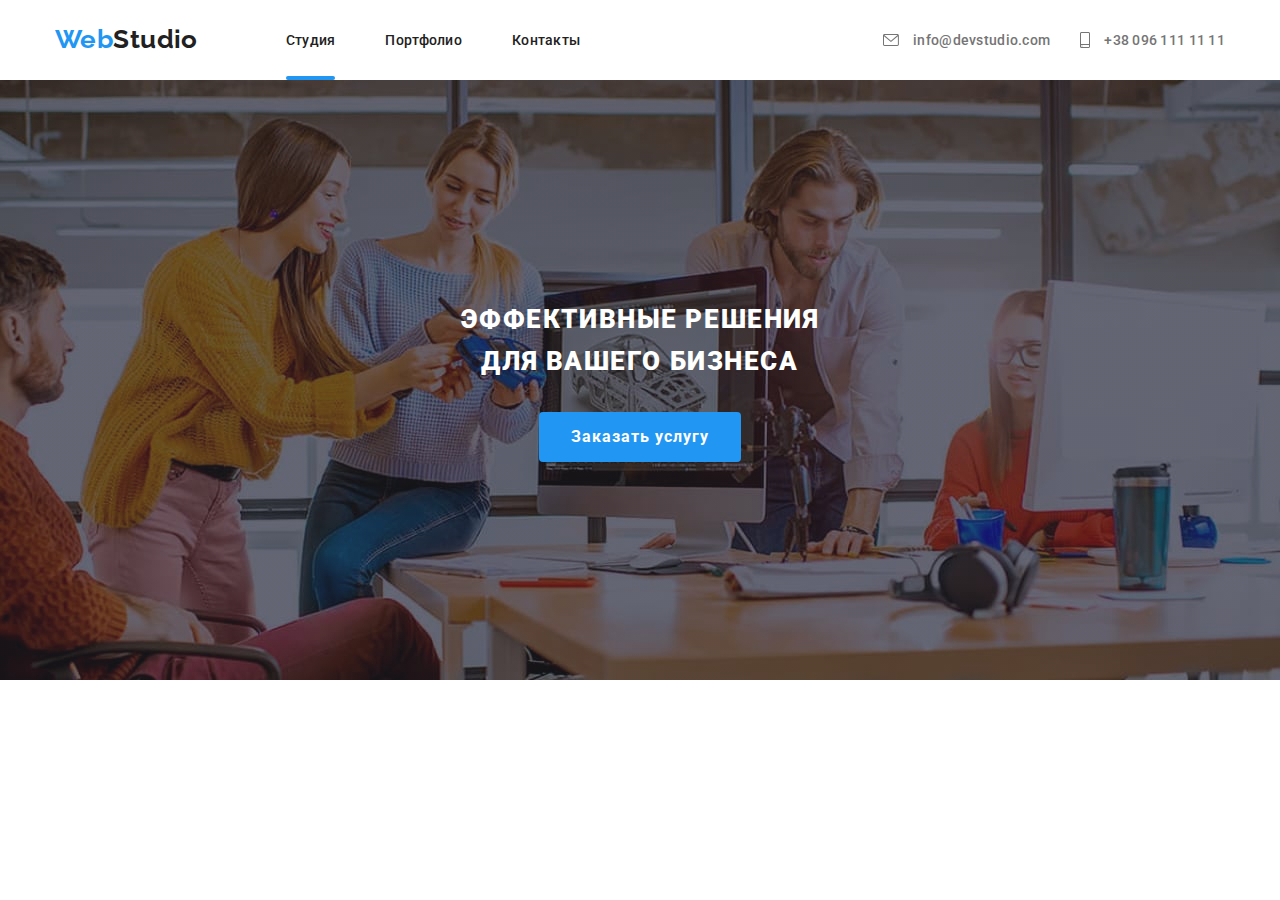
==== index.html @ c8054975 "HW8 header, hero complete" ====
<!DOCTYPE html>
<html lang="ru">
  <head>
    <meta charset="UTF-8" />
    <meta http-equiv="X-UA-Compatible" content="IE=edge" />
    <meta name="viewport" content="width=device-width, initial-scale=1.0" />
    <title>Web Studio</title>
    <link rel="preconnect" href="https://fonts.googleapis.com" />
    <link rel="preconnect" href="https://fonts.gstatic.com" crossorigin />
    <link
      href="https://fonts.googleapis.com/css2?family=Raleway:wght@700&family=Roboto:wght@400;500;700;900&display=swap"
      rel="stylesheet"
    />
    <link
      href="https://cdnjs.cloudflare.com/ajax/libs/modern-normalize/1.0.0/modern-normalize.min.css"
      rel="stylesheet"
    />
    <link rel="stylesheet" href="./css/main.min.css" />
  </head>
  <body>
    <header class="header">
      <div class="container page-header-container">
        <nav class="site-nav">
          <a
            lang="en"
            href="./index.html"
            class="header-logo logo link_zeroing"
          >
            <span class="logo_color">Web</span>Studio
          </a>

          <ul class="site-nav-list list_zeroing">
            <li class="site-nav-list__item site-nav-list__item_flag">
              <a href="./index.html" class="site-nav-list__anchor link_zeroing"
                >Студия</a
              >
            </li>
            <li class="site-nav-list__item">
              <a
                href="./portfolio.html"
                class="site-nav-list__anchor link_zeroing"
                >Портфолио</a
              >
            </li>
            <li class="site-nav-list__item">
              <a href="#address" class="site-nav-list__anchor link_zeroing"
                >Контакты</a
              >
            </li>
          </ul>
        </nav>
        <button class="mobile-menu-open" data-menu-open>
          <svg width="40" height="40">
            <use
              class="mobile-menu-open__icon"
              href="./image/svg/sprite.svg#burger-icon"
            ></use>
          </svg>
        </button>
        <ul class="contacts-list list_zeroing">
          <li class="contacts-list__item">
            <a
              lang="en"
              href="mailto:info@devstudio.com"
              class="contacts-list__contact link_zeroing"
            >
              <svg class="contacts-list__icon">
                <use href="./image/svg/sprite.svg#mail"></use>
              </svg>
              info@devstudio.com
            </a>
          </li>
          <li class="contacts-list__item">
            <a
              href="tel:+380961111111"
              class="contacts-list__contact link_zeroing"
            >
              <svg class="contacts-list__icon">
                <use href="./image/svg/sprite.svg#smartphone"></use>
              </svg>
              +38 096 111 11 11
            </a>
          </li>
        </ul>
      </div>
      <div class="mobile-menu" data-menu>
        <div class="container mobile-menu__container">
          <button class="mobile-menu__close-btn" data-menu-close>
            <svg width="19" height="19">
              <use href="./image/svg/sprite.svg#cross"></use>
            </svg>
          </button>
          <ul class="mobile-nav-list list_zeroing">
            <li class="mobile-nav-list__item">
              <a
                href="./index.html"
                class="mobile-nav-list__anchor link_zeroing"
              >
                Студия
              </a>
            </li>
            <li class="mobile-nav-list__item">
              <a
                href="./portfolio.html"
                class="mobile-nav-list__anchor link_zeroing"
              >
                Портфолио
              </a>
            </li>
            <li class="mobile-nav-list__item">
              <a href="#address" class="mobile-nav-list__anchor link_zeroing">
                Контакты
              </a>
            </li>
          </ul>
          <div>
            <ul class="mobile-contacts-list list_zeroing">
              <li class="mobile-contacts-list__item">
                <a
                  href="tel:+380961111111"
                  class="mobile-contacts-list__contact link_zeroing"
                >
                  +38 096 111 11 11
                </a>
              </li>
              <li class="mobile-contacts-list__item">
                <a
                  lang="en"
                  href="mailto:info@devstudio.com"
                  class="mobile-contacts-list__contact link_zeroing"
                >
                  info@devstudio.com
                </a>
              </li>
            </ul>
            <ul class="mobile-social-list list_zeroing">
              <li class="mobile-social-list__item">
                <a
                  class="mobile-social-list__anchor link_zeroing"
                  href="https://instagram.com"
                  >Instagram
                </a>
              </li>
              <li class="mobile-social-list__item">
                <a
                  class="mobile-social-list__anchor link_zeroing"
                  href="https://twitter.com"
                  >Twitter</a
                >
              </li>
              <li class="mobile-social-list__item">
                <a
                  class="mobile-social-list__anchor link_zeroing"
                  href="https://www.facebook.com/"
                  >Facebook</a
                >
              </li>
              <li class="mobile-social-list__item">
                <a
                  class="mobile-social-list__anchor link_zeroing"
                  href="https://www.linkedin.com/"
                  >LinkedIn</a
                >
              </li>
            </ul>
          </div>
        </div>
      </div>
    </header>

    <main>
      <!-- Hero -->
      <section id="studio" class="section hero">
        <!-- <div class="hero"> -->
          <h1 class="hero__title">
            Эффективные решения <br />для вашего бизнеса
          </h1>
          <button type="button" class="hero__button button" data-modal-open>
            Заказать услугу
          </button>
        <!-- </div> -->
      </section>

      <!-- Особенности -->
      <!-- <section class="section">
        <div class="container">
          <h2 class="hidden-title">Особенности</h2>

          <ul class="features-list list_zeroing">
            <li class="features-list__item">
              <div>
                <div class="features-list__image-box">
                  <svg class="features-list__image">
                    <use href="./image/svg/sprite.svg#antenna"></use>
                  </svg>
                </div>
                <h3 class="features-list__title">Внимание к деталям</h3>
                <p class="features-list__text">
                  Идейные соображения, а также начало повседневной работы по
                  формированию позиции.
                </p>
              </div>
            </li>
            <li class="features-list__item">
              <div>
                <div class="features-list__image-box">
                  <svg class="features-list__image">
                    <use href="./image/svg/sprite.svg#clock"></use>
                  </svg>
                </div>

                <h3 class="features-list__title">Пунктуальность</h3>
                <p class="features-list__text">
                  Задача организации, в особенности же рамки и место обучения
                  кадров влечет за собой.
                </p>
              </div>
            </li>
            <li class="features-list__item">
              <div>
                <div class="features-list__image-box">
                  <svg class="features-list__image">
                    <use href="./image/svg/sprite.svg#diagram"></use>
                  </svg>
                </div>

                <h3 class="features-list__title">Планирование</h3>
                <p class="features-list__text">
                  Равным образом консультация с широким активом в значительной
                  степени обуславливает.
                </p>
              </div>
            </li>
            <li class="features-list__item">
              <div>
                <div class="features-list__image-box">
                  <svg class="features-list__image">
                    <use href="./image/svg/sprite.svg#astronaut"></use>
                  </svg>
                </div>

                <h3 class="features-list__title">Современные технологии</h3>
                <p class="features-list__text">
                  Значимость этих проблем настолько очевидна, что реализация
                  плановых заданий.
                </p>
              </div>
            </li>
          </ul>
        </div>
      </section> -->

      <!--Skills -->
      <!-- <section class="section skills">
        <div class="container">
          <h2 class="section__title">Чем мы занимаемся</h2>
          <ul class="skill-list list_zeroing">
            <li class="skill-list__item">
              <div class="skill-list__box">
                <img
                  src="./image/skills/box1.jpg"
                  alt="Десктопные приложения"
                  class="skill-list__image-box"
                />
                <div class="skill-list__description-box">
                  <h3 class="skill-list__description">Десктопные приложения</h3>
                </div>
              </div>
            </li>
            <li class="skill-list__item">
              <div class="skill-list__box">
                <img
                  src="./image/skills/box2.jpg"
                  alt="Мобильные приложенияй"
                  class="skill-list__image-box"
                />
                <div class="skill-list__description-box">
                  <h3 class="skill-list__description">Мобильные приложения</h3>
                </div>
              </div>
            </li>
            <li class="skill-list__item">
              <div class="skill-list__box">
                <img
                  src="./image/skills/box3.jpg"
                  alt="Дизайнерские решения"
                  class="skill-list__image-box"
                />
                <div class="skill-list__description-box">
                  <h3 class="skill-list__description">Дизайнерские решения</h3>
                </div>
              </div>
            </li>
          </ul>
        </div>
      </section> -->

      <!-- Team -->
      <!-- <section class="section team">
        <div class="container">
          <h2 class="section__title">Наша команда</h2>
          <ul class="team-list list_zeroing">
            <li class="team-list__item">
              <div class="team-list__card">
                <img
                  src="./image/team/img1.jpg"
                  alt="Фото Игорь Демьяненко"
                  class="team-list__image"
                />
                <div class="team-list__description">
                  <h3 class="team-list__title">Игорь Демьяненко</h3>
                  <p lang="en" class="team-list__speciality">
                    Product Designer
                  </p>
                  <div class="team-list_social-links-position">
                    <ul class="social-link-list list_zeroing">
                      <li>
                        <a href="#" class="social-link-list__item link_zeroing">
                          <svg class="social-link-list__icon">
                            <use href="./image/svg/sprite.svg#instagram"></use>
                          </svg>
                        </a>
                      </li>
                      <li>
                        <a href="#" class="social-link-list__item link_zeroing">
                          <svg class="social-link-list__icon">
                            <use href="./image/svg/sprite.svg#twitter"></use>
                          </svg>
                        </a>
                      </li>
                      <li>
                        <a href="#" class="social-link-list__item link_zeroing">
                          <svg class="social-link-list__icon">
                            <use href="./image/svg/sprite.svg#facebook"></use>
                          </svg>
                        </a>
                      </li>
                      <li>
                        <a href="#" class="social-link-list__item link_zeroing">
                          <svg class="social-link-list__icon">
                            <use href="./image/svg/sprite.svg#linkedin"></use>
                          </svg>
                        </a>
                      </li>
                    </ul>
                  </div>
                </div>
              </div>
            </li>
            <li class="team-list__item">
              <div class="team-list__card">
                <img
                  src="./image/team/img2.jpg"
                  alt="Фото Ольга Репина"
                  class="team-list__image"
                />
                <div class="team-list__description">
                  <h3 class="team-list__title">Ольга Репина</h3>
                  <p lang="en" class="team-list__speciality">
                    Frontend Developer
                  </p>
                  <div class="team-list_social-links-position">
                    <ul class="social-link-list list_zeroing">
                      <li>
                        <a href="#" class="social-link-list__item link_zeroing">
                          <svg class="social-link-list__icon">
                            <use href="./image/svg/sprite.svg#instagram"></use>
                          </svg>
                        </a>
                      </li>
                      <li>
                        <a href="#" class="social-link-list__item link_zeroing">
                          <svg class="social-link-list__icon">
                            <use href="./image/svg/sprite.svg#twitter"></use>
                          </svg>
                        </a>
                      </li>
                      <li>
                        <a href="#" class="social-link-list__item link_zeroing">
                          <svg class="social-link-list__icon">
                            <use href="./image/svg/sprite.svg#facebook"></use>
                          </svg>
                        </a>
                      </li>
                      <li>
                        <a href="#" class="social-link-list__item link_zeroing">
                          <svg class="social-link-list__icon">
                            <use href="./image/svg/sprite.svg#linkedin"></use>
                          </svg>
                        </a>
                      </li>
                    </ul>
                  </div>
                </div>
              </div>
            </li>
            <li class="team-list__item">
              <div class="team-list__card">
                <img
                  src="./image/team/img3.jpg"
                  alt="Фото Николай Тарасов"
                  class="team-list__image"
                />
                <div class="team-list__description">
                  <h3 class="team-list__title">Николай Тарасов</h3>
                  <p lang="en" class="team-list__speciality">Marketing</p>
                  <div class="team-list_social-links-position">
                    <ul class="social-link-list list_zeroing">
                      <li>
                        <a href="#" class="social-link-list__item link_zeroing">
                          <svg class="social-link-list__icon">
                            <use href="./image/svg/sprite.svg#instagram"></use>
                          </svg>
                        </a>
                      </li>
                      <li>
                        <a href="#" class="social-link-list__item link_zeroing">
                          <svg class="social-link-list__icon">
                            <use href="./image/svg/sprite.svg#twitter"></use>
                          </svg>
                        </a>
                      </li>
                      <li>
                        <a href="#" class="social-link-list__item link_zeroing">
                          <svg class="social-link-list__icon">
                            <use href="./image/svg/sprite.svg#facebook"></use>
                          </svg>
                        </a>
                      </li>
                      <li>
                        <a href="#" class="social-link-list__item link_zeroing">
                          <svg class="social-link-list__icon">
                            <use href="./image/svg/sprite.svg#linkedin"></use>
                          </svg>
                        </a>
                      </li>
                    </ul>
                  </div>
                </div>
              </div>
            </li>
            <li class="team-list__item">
              <div class="team-list__card">
                <img
                  src="./image/team/img4.jpg"
                  alt="Фото Михаил Ермаков"
                  class="team-list__image"
                />
                <div class="team-list__description">
                  <h3 class="team-list__title">Михаил Ермаков</h3>
                  <p lang="en" class="team-list__speciality">UI Designer</p>
                  <div class="team-list_social-links-position">
                    <ul class="social-link-list list_zeroing">
                      <li>
                        <a href="#" class="social-link-list__item link_zeroing">
                          <svg class="social-link-list__icon">
                            <use href="./image/svg/sprite.svg#instagram"></use>
                          </svg>
                        </a>
                      </li>
                      <li>
                        <a href="#" class="social-link-list__item link_zeroing">
                          <svg class="social-link-list__icon">
                            <use href="./image/svg/sprite.svg#twitter"></use>
                          </svg>
                        </a>
                      </li>
                      <li>
                        <a href="#" class="social-link-list__item link_zeroing">
                          <svg class="social-link-list__icon">
                            <use href="./image/svg/sprite.svg#facebook"></use>
                          </svg>
                        </a>
                      </li>
                      <li>
                        <a href="#" class="social-link-list__item link_zeroing">
                          <svg class="social-link-list__icon">
                            <use href="./image/svg/sprite.svg#linkedin"></use>
                          </svg>
                        </a>
                      </li>
                    </ul>
                  </div>
                </div>
              </div>
            </li>
          </ul>
        </div>
      </section> -->

      <!-- Regular client -->
      <!-- <section class="section clients">
        <div class="container">
          <h2 class="section__title">Постоянные клиенты</h2>
          <ul class="client-list list_zeroing">
            <li>
              <a href="#" class="client-list__item link_zeroing">
                <svg class="client-list__icon">
                  <use href="./image/svg/sprite.svg#client_1"></use>
                </svg>
              </a>
            </li>
            <li>
              <a href="#" class="client-list__item link_zeroing">
                <svg class="client-list__icon">
                  <use href="./image/svg/sprite.svg#client_2"></use>
                </svg>
              </a>
            </li>
            <li>
              <a href="#" class="client-list__item link_zeroing">
                <svg class="client-list__icon">
                  <use href="./image/svg/sprite.svg#client_3"></use>
                </svg>
              </a>
            </li>
            <li>
              <a href="#" class="client-list__item link_zeroing">
                <svg class="client-list__icon">
                  <use href="./image/svg/sprite.svg#client_4"></use>
                </svg>
              </a>
            </li>
            <li>
              <a href="#" class="client-list__item link_zeroing">
                <svg class="client-list__icon">
                  <use href="./image/svg/sprite.svg#client_5"></use>
                </svg>
              </a>
            </li>
            <li>
              <a href="#" class="client-list__item link_zeroing">
                <svg class="client-list__icon">
                  <use href="./image/svg/sprite.svg#client_6"></use>
                </svg>
              </a>
            </li>
          </ul>
        </div>
      </section> -->
    </main>

    <!-- Footer -->
    <!-- <footer class="footer">
      <div class="container">
        <div>
          <a lang="en" href="./index.html" class="footer-logo logo link_zeroing">
            <span class="logo_color">Web</span>Studio
          </a>
          <address id="address" class="address">
            <p class="address__item">г. Киев, пр-т Леси Украинки, 26</p>
            <a
              lang="en"
              href="mailto:info@devstudio.com"
              class="address__contact link_zeroing address__item"
              >info@devstudio.com</a
            >
            <a href="tel:+380961111111" class="address__contact link_zeroing address__item"
              >+38 096 111 11 11</a
            >
          </address>
        </div>
        <div class="social-links-position">
          <h2 class="footer__title">Присоединяйтесь</h2>
          <ul class="social-link-list list_zeroing">
            <li>
              <a
                href="#"
                class="social-link-list__item social-link-list__item_futer-colors link_zeroing"
              >
                <svg class="social-link-list__icon">
                  <use href="./image/svg/sprite.svg#instagram"></use>
                </svg>
              </a>
            </li>
            <li>
              <a
                href="#"
                class="social-link-list__item social-link-list__item_futer-colors link_zeroing"
              >
                <svg class="social-link-list__icon">
                  <use href="./image/svg/sprite.svg#twitter"></use>
                </svg>
              </a>
            </li>
            <li>
              <a
                href="#"
                class="social-link-list__item social-link-list__item_futer-colors link_zeroing"
              >
                <svg class="social-link-list__icon">
                  <use href="./image/svg/sprite.svg#facebook"></use>
                </svg>
              </a>
            </li>
            <li>
              <a
                href="#"
                class="social-link-list__item social-link-list__item_futer-colors link_zeroing"
              >
                <svg class="social-link-list__icon">
                  <use href="./image/svg/sprite.svg#linkedin"></use>
                </svg>
              </a>
            </li>
          </ul>
        </div>
        <div class="mailing-box">
          <p class="footer__title">Подпишитесь на рассылку</p>

          <form class="mailing-form">
            <input
              type="email"
              name="user_email"
              class="mailing-form__input"
              placeholder="E-mail"
              required
            />
            <button type="submit" class="button mailing-form__submit-button">
              Подписаться
              <svg class="mailing-form__submit-icon">
                <use href="./image/svg/sprite.svg#icon-send"></use>
              </svg>
            </button>
          </form>
        </div>
      </div>
    </footer> -->

    <!-- Modal  -->
    <!-- <div class="backdrop is-hidden" data-modal>
      <div class="modal">
        <p class="title">Оставьте свои данные, мы вам перезвоним</p>
        <button type="button" class="close-modal-button" data-modal-close>
          <svg width="11" height="11">
            <use href="./image/svg/sprite.svg#cross"></use>
          </svg>
        </button>

        <form class="service-order-form">
          <label class="form-field">
            <span class="field-description">Имя</span>
            <span class="input-wrapper">
              <input
                type="text"
                name="user_name"
                class="field-input"
                required
                pattern="[a-zA-Zа-яА-Я]+"
                minlength="2"
              />
              <span>
                <svg class="input-icon">
                  <use href="./image/svg/sprite.svg#icon-user"></use>
                </svg>
              </span>
            </span>
          </label>

          <label class="form-field">
            <span class="field-description">Телефон</span>
            <span class="input-wrapper">
              <input
                type="tel"
                name="user_tel"
                class="field-input"
                required
                pattern="\d{3}-\d{3}-\d{2}-\d{2}"
                title="XXX-XXX-XX-XX"
              />
              <span>
                <svg class="input-icon">
                  <use href="./image/svg/sprite.svg#icon-phone"></use>
                </svg>
              </span>
            </span>
          </label>

          <label class="form-field">
            <span class="field-description">Почта</span>
            <span class="input-wrapper">
              <input
                type="email"
                name="user_email"
                class="field-input"
                required
              />
              <span>
                <svg class="input-icon">
                  <use href="./image/svg/sprite.svg#icon-email"></use>
                </svg>
              </span>
            </span>
          </label>

          <label class="form-field">
            <span class="field-description">Комментарий</span>
            <textarea
              name="user_message"
              class="field-message"
              placeholder="Введите текст"
            ></textarea>
          </label>

          <input
            id="terms_of_agreement"
            type="checkbox"
            class="form-check hidden-title"
            name="terms_of_agreement"
          />

          <label for="terms_of_agreement" class="check-deskription">
            Соглашаюсь с рассылкой и принимаю&nbsp;<a
              class="terms_of_agreement-link"
              href="#"
              >Условия договора</a
            >
          </label>

          <button type="submit" class="button form-submit">Отправить</button>
        </form>
      </div>
    </div> -->

    <script src="./js/modal.js"></script>
    <script src="./js/mobile-menu.js"></script>
  </body>
</html>
---- css/main.min.css ----
:root{--primary-text-color: #757575;--primary-white-color: #ffffff;--accent-color: #2196f3;--title-color: #212121;--standard-clearance: 30px;--primary-svg-color: #afb1b8;--transition-duration-and-funk: 250ms cubic-bezier(0.4, 0, 0.2, 1)}.hidden-title{position:absolute;white-space:nowrap;width:1px;height:1px;overflow:hidden;border:0;padding:0;clip:rect(0 0 0 0);clip-path:inset(50%);margin:-1px}h1,h2,h3,h4,p{margin:0}.list_zeroing{list-style:none;padding-left:0;margin:0}.link_zeroing{text-decoration:none}body{background-color:#fff;color:var(--primary-text-color);font-family:"Roboto",sans-serif;font-size:14px;letter-spacing:.03em}.section{padding-bottom:94px;padding-top:94px}.section__title{margin-bottom:50px;font-size:36px;line-height:1.17;text-align:center;letter-spacing:.03em;color:var(--title-color)}.container{padding-left:15px;padding-right:15px}@media screen and (min-width: 480px){.container{width:480px;margin:0 auto}}@media screen and (min-width: 768px){.container{width:768px}}@media screen and (min-width: 1200px){.container{width:1200px}}.button{font-weight:700;font-size:16px;line-height:1.875;letter-spacing:.06em;text-align:center;padding:10px 32px;cursor:pointer;color:var(--primary-white-color);background-color:var(--accent-color);box-shadow:0 0 0 rgba(0,0,0,.15);border:none;border-radius:4px;transition:background-color var(--transition-duration-and-funk),box-shadow var(--transition-duration-and-funk)}.button:hover,.button:focus{background-color:#188ce8;box-shadow:0 4px 4px rgba(0,0,0,.15)}.logo{display:block;font-family:"Raleway",sans-serif;font-weight:700}.logo_color{color:var(--accent-color)}@media screen and (max-width: 1199px){.logo{font-size:24px;line-height:1.1666666667;padding:16px 0}}@media screen and (min-width: 768px){.logo{padding:26px 0}}@media screen and (min-width: 1200px){.logo{font-size:26px;line-height:1.1923076923;padding:24px 0 25px}}@media screen and (max-width: 768){.mobile-menu{position:fixed;top:-100%;left:0;height:100%;width:100%;z-index:100;background-color:var(--primary-white-color);transition:top var(--transition-duration-and-funk)}.mobile-menu.is-open{top:0}.mobile-menu__container{height:100%;position:relative;padding:48px 40px;display:flex;flex-direction:column;justify-content:space-between}.mobile-menu__close-btn{position:absolute;top:10px;right:15px;width:40px;height:40px;padding:0;line-height:0;background-color:rgba(0,0,0,0);border:none}.mobile-nav-list,.mobile-contacts-list,.mobile-social-list{font-weight:500}.mobile-nav-list__item:not(:last-child),.mobile-contacts-list__item:not(:last-child){margin-bottom:32px}.mobile-nav-list__item:hover>.mobile-nav-list__anchor,.mobile-nav-list__item:focus>.mobile-nav-list__anchor{color:var(--accent-color)}.mobile-nav-list__anchor{font-size:40px;line-height:1.175;letter-spacing:.02em;color:var(--title-color)}.mobile-contacts-list{margin-bottom:64px}.mobile-contacts-list__contact{font-size:24px;line-height:1.1666666667;letter-spacing:.02em;color:inherit}.mobile-contacts-list__contact[href^="tel:"]{font-size:34px;line-height:1.1764705882;color:var(--accent-color)}.mobile-social-list{display:flex}.mobile-social-list__anchor{font-size:18px;line-height:1.2222222222;letter-spacing:.02em;color:var(--accent-color)}.mobile-social-list__item:not(:last-child){margin-right:10px}.mobile-social-list__item:not(:last-child)::after{content:"";border-right:1px solid rgba(33,33,33,.2);margin-left:10px}}.mobile-menu{position:fixed;top:-100%;left:0;height:100%;width:100%;z-index:100;background-color:var(--primary-white-color);transition:top var(--transition-duration-and-funk)}.mobile-menu.is-open{top:0}.mobile-menu__container{height:100%;position:relative;padding:48px 40px;display:flex;flex-direction:column;justify-content:space-between}.mobile-menu__close-btn{position:absolute;top:10px;right:15px;width:40px;height:40px;padding:0;line-height:0;background-color:rgba(0,0,0,0);border:none}.mobile-nav-list,.mobile-contacts-list,.mobile-social-list{font-weight:500}.mobile-nav-list__item:not(:last-child),.mobile-contacts-list__item:not(:last-child){margin-bottom:32px}.mobile-nav-list__item:hover>.mobile-nav-list__anchor,.mobile-nav-list__item:focus>.mobile-nav-list__anchor{color:var(--accent-color)}.mobile-nav-list__anchor{font-size:40px;line-height:1.175;letter-spacing:.02em;color:var(--title-color)}.mobile-contacts-list{margin-bottom:64px}.mobile-contacts-list__contact{font-size:24px;line-height:1.1666666667;letter-spacing:.02em;color:inherit}.mobile-contacts-list__contact[href^="tel:"]{font-size:34px;line-height:1.1764705882;color:var(--accent-color)}.mobile-social-list{display:flex}.mobile-social-list__anchor{font-size:18px;line-height:1.2222222222;letter-spacing:.02em;color:var(--accent-color)}.mobile-social-list__item:not(:last-child){margin-right:10px}.mobile-social-list__item:not(:last-child)::after{content:"";border-right:1px solid rgba(33,33,33,.2);margin-left:10px}.page-header-container,.site-nav,.site-nav-list{display:flex;align-items:center}.header-logo{color:var(--title-color);margin-right:88px}.site-nav-list__item{position:relative}.site-nav-list__item:not(:last-child){margin-right:50px}.site-nav-list__item_flag::after{position:absolute;left:0;bottom:0;content:"";width:100%;height:4px;border-radius:2px;background:var(--accent-color)}.site-nav-list__anchor{display:block;padding:32px 0;color:var(--title-color);font-weight:500;font-size:14px;line-height:1.1428571429;letter-spacing:.02em;transition:color var(--transition-duration-and-funk)}.site-nav-list__anchor:focus,.site-nav-list__anchor:hover{color:var(--accent-color)}.contacts-list{margin-left:auto;display:flex}.contacts-list__contact{display:flex;align-items:center;font-weight:500;letter-spacing:.02em;color:var(--primary-text-color);fill:var(--primary-text-color);transition:color var(--transition-duration-and-funk),fill var(--transition-duration-and-funk)}.contacts-list__contact:hover,.contacts-list__contact:focus{color:var(--accent-color);fill:var(--accent-color)}@media screen and (max-width: 1199px){.contacts-list{flex-direction:column}.contacts-list__icon{margin-right:8px}.contacts-list__contact{font-size:12px;line-height:1.1716666667}.contacts-list__contact[href^="mailto:"]>.contacts-list__icon{width:14px;height:10px}.contacts-list__contact[href^="tel:"]>.contacts-list__icon{width:10px;height:14px}.contacts-list__item:not(:last-child){margin-bottom:10px}}@media screen and (min-width: 1200px){.contacts-list__icon{margin-right:14px}.contacts-list__contact{font-size:14px;line-height:1.1428571429}.contacts-list__contact[href^="mailto:"]>.contacts-list__icon{width:16px;height:12px}.contacts-list__contact[href^="tel:"]>.contacts-list__icon{width:10px;height:16px}.contacts-list__item:not(:last-child){margin-right:var(--standard-clearance)}}@media screen and (max-width: 767px){.site-nav-list{display:none}.contacts-list{display:none}.mobile-menu-open{background-color:rgba(0,0,0,0);border:none;padding:0;line-height:0}.page-header-container{justify-content:space-between}}@media screen and (min-width: 768px){.mobile-menu-open{display:none}}.footer{padding:60px 0;background-color:#2f303a;color:var(--primary-white-color)}.footer>.container{display:flex}.footer>.container>div:first-child{margin-right:70px}.footer-logo{color:inherit;padding:0;margin-bottom:20px}.footer__title{margin-bottom:20px;font-size:14px;font-weight:700;line-height:1.14;text-transform:uppercase}.address{display:flex;flex-direction:column;font-style:normal;line-height:1.71}.address__item:not(:last-child){margin-bottom:9px}.address__contact{color:rgba(255,255,255,.6)}.social-links-position{margin-right:93px}.social-link-list__item.social-link-list__item_futer-colors{background-color:rgba(255,255,255,.1);fill:var(--primary-white-color)}.mailing-form{display:flex}.mailing-form__input{min-width:358px;height:50px;padding-left:16px;margin-right:12px;background-color:rgba(0,0,0,0);border:1px solid rgba(255,255,255,.3);filter:drop-shadow(0px 4px 4px rgba(0, 0, 0, 0.15));border-radius:4px;color:var(--primary-white-color)}.mailing-form__input::placeholder{font-weight:400;font-size:16px;line-height:1.25;color:rgba(255,255,255,.6)}.mailing-form__submit-button{display:flex;align-items:center;padding:10px 30px}.mailing-form__submit-icon{height:24px;width:24px;margin-left:10px;fill:var(--primary-white-color)}.section.hero{padding:0}.hero{display:flex;flex-direction:column;justify-content:center;align-items:center;max-width:480px;height:400px;text-align:center;background-image:linear-gradient(rgba(47, 48, 58, 0.4), rgba(47, 48, 58, 0.4)),url(../../../image/mobile/heroImg_480.jpg),linear-gradient(#c4c4c4, #c4c4c4);background-position:center;background-repeat:no-repeat;background-size:cover}.hero__title{margin-bottom:var(--standard-clearance);font-weight:900;font-size:26px;line-height:1.6153846154;text-align:center;letter-spacing:.06em;text-transform:uppercase;color:var(--primary-white-color)}@media screen and (min-width: 769px){.hero{min-height:600px;max-width:1600px;padding:200px 0;background-image:linear-gradient(rgba(47, 48, 58, 0.4), rgba(47, 48, 58, 0.4)),url(../../../image/desktop/hero/heroImg_1200.jpg),linear-gradient(#c4c4c4, #c4c4c4)}}@media screen and (min-width: 769px)and (min-device-pixel-ratio: 2),screen and (min-width: 769px)and (min-resolution: 192dpi),screen and (min-width: 769px)and (min-resolution: 2dppx){.hero{background-image:linear-gradient(rgba(47, 48, 58, 0.4), rgba(47, 48, 58, 0.4)),url("../../../image/desktop/hero/heroImg_1200@2x.jpg"),linear-gradient(#c4c4c4, #c4c4c4)}}@media screen and (max-width: 768px){.hero{max-width:768px;height:400px;text-align:center;background-image:linear-gradient(rgba(47, 48, 58, 0.4), rgba(47, 48, 58, 0.4)),url(../../../image/tablet/hero/heroImg_768.jpg),linear-gradient(#c4c4c4, #c4c4c4)}}@media screen and (max-width: 768px)and (min-device-pixel-ratio: 2),screen and (max-width: 768px)and (min-resolution: 192dpi),screen and (max-width: 768px)and (min-resolution: 2dppx){.hero{background-image:linear-gradient(rgba(47, 48, 58, 0.4), rgba(47, 48, 58, 0.4)),url("../../../image/tablet/hero/heroImg_768@2x.jpg"),linear-gradient(#c4c4c4, #c4c4c4)}}@media screen and (max-width: 480px){.hero{max-width:480px;height:400px;text-align:center;background-image:linear-gradient(rgba(47, 48, 58, 0.4), rgba(47, 48, 58, 0.4)),url(../../../image/mobile/hero/heroImg_480.jpg),linear-gradient(#c4c4c4, #c4c4c4)}}@media screen and (max-width: 480px)and (min-device-pixel-ratio: 2),screen and (max-width: 480px)and (min-resolution: 192dpi),screen and (max-width: 480px)and (min-resolution: 2dppx){.hero{background-image:linear-gradient(rgba(47, 48, 58, 0.4), rgba(47, 48, 58, 0.4)),url("../../../image/mobile/hero/heroImg_480@2x.jpg"),linear-gradient(#c4c4c4, #c4c4c4)}}.features-list{display:flex;flex-wrap:wrap;margin-right:calc(-1*var(--standard-clearance));margin-bottom:0}.features-list__item{flex-basis:calc(25% - var(--standard-clearance));margin-right:var(--standard-clearance);margin-bottom:0}.features-list__image-box{display:flex;justify-content:center;align-items:center;height:120px;background:#f5f4fa;border-radius:4px;margin-bottom:var(--standard-clearance)}.features-list__image{margin:auto;display:block;width:70px;height:70px}.features-list__title{color:var(--title-color);font-size:14px;line-height:1.14;letter-spacing:.03em;text-transform:uppercase;margin-bottom:10px}.features-list__text{line-height:1.71}.section.skills{padding-top:0}.skill-list{display:flex;flex-wrap:wrap;margin-right:calc(-1*var(--standard-clearance));margin-bottom:calc(-1*var(--standard-clearance))}.skill-list__item{flex-basis:calc(33.3333333333% - var(--standard-clearance));margin-right:var(--standard-clearance);margin-bottom:var(--standard-clearance)}.skill-list__box{position:relative}.skill-list__image-box{display:block;max-width:100%;filter:drop-shadow(0px 4px 4px rgba(0, 0, 0, 0.25))}.skill-list__description-box{position:absolute;width:100%;left:0;bottom:0;line-height:1.14;text-align:center;text-transform:uppercase;color:var(--primary-white-color);padding:27px;background:rgba(47,48,58,.8)}.skill-list__description{font-size:inherit}.team{padding-top:94px;background:#f5f4fa}.team-list{display:flex;flex-wrap:wrap;margin-right:calc(-1*var(--standard-clearance));margin-bottom:0}.team-list__item{flex-basis:calc(25% - var(--standard-clearance));margin-right:var(--standard-clearance);margin-bottom:var(--standard-clearance)}.team-list__card{line-height:1.19;text-align:center;letter-spacing:.03em;box-shadow:0px 1px 3px rgba(0,0,0,.12),0px 1px 1px rgba(0,0,0,.14),0px 2px 1px rgba(0,0,0,.2);border-radius:0px 0px 4px 4px}.team-list__image{display:block;max-width:100%}.team-list__description{padding:30px 0;background-color:var(--primary-white-color)}.team-list__title{color:var(--title-color);font-size:16px;font-weight:500;margin-bottom:10px}.team-list__speshiality{font-size:16px;margin-bottom:30px}.team-list_social-links-position{margin:16px 32px 0}.social-link-list{display:flex;margin-right:-10px}.social-link-list__icon{margin:12px;height:20px;width:20px}.social-link-list__item{display:flex;justify-content:center;align-items:center;--diametr: 44px;border-radius:50%;width:var(--diametr);height:var(--diametr);margin-right:10px;fill:var(--primary-svg-color);transition:background-color var(--transition-duration-and-funk),fill var(--transition-duration-and-funk)}.social-link-list__item:hover,.social-link-list__item:focus{background-color:var(--accent-color);fill:var(--primary-white-color)}.client-list{display:flex;margin-right:calc(-1*var(--standard-clearance))}.client-list__item{display:flex;justify-content:center;align-items:center;margin-right:var(--standard-clearance);width:170px;height:92px;border:1px solid var(--primary-svg-color);border-radius:4px;fill:var(--primary-svg-color);transition:fill var(--transition-duration-and-funk),border-color var(--transition-duration-and-funk)}.client-list__item:focus,.client-list__item:hover{fill:var(--accent-color);border-color:var(--accent-color)}.client-list__icon{width:106px;height:60px}.portfolio>.header{border-bottom:1px solid #ececec}.filter-list{display:flex;justify-content:center;margin-bottom:50px}.filter-list>.item:not(:last-child){margin-right:8px}.filter-list .button{padding:6px 22px;background-color:#f5f4fa;color:var(--title-color);font-weight:500;line-height:1.6;white-space:nowrap;border:0;box-shadow:none;transition:background-color var(--transition-duration-and-funk),color var(--transition-duration-and-funk),box-shadow var(--transition-duration-and-funk)}.filter-list .button:focus,.filter-list .button:hover{background-color:var(--accent-color);color:var(--primary-white-color);cursor:pointer;box-shadow:0px 3px 1px rgba(0,0,0,.1),0px 1px 2px rgba(0,0,0,.08),0px 2px 2px rgba(0,0,0,.12)}.work-list{display:flex;flex-wrap:wrap;margin-right:calc(-1*var(--standard-clearance));margin-bottom:0}.work-list .item{flex-basis:calc(33.3333333333% - var(--standard-clearance));margin-right:var(--standard-clearance);margin-bottom:var(--standard-clearance)}.work-list .title{margin-bottom:4px;color:var(--title-color);font-size:18px;line-height:2;letter-spacing:.06em}.work-list .works-filter{font-size:16px;line-height:1.88}.work-description{padding:20px 24px;border:1px solid #eee}.work-card{cursor:pointer;transition:box-shadow var(--transition-duration-and-funk)}.work-card:hover,.work-card:focus{box-shadow:0px 1px 1px rgba(0,0,0,.12),0px 4px 4px rgba(0,0,0,.06),1px 4px 6px rgba(0,0,0,.16)}.work-img-thumb{position:relative;overflow:hidden}.work-img-thumb>img{display:block;max-width:100%}.overlay{position:absolute;display:flex;align-items:center;background-color:rgba(33,150,243,.9);color:var(--primary-white-color);font-weight:400;font-size:18px;line-height:1.56;padding:24px;min-height:100%;transition:transform var(--transition-duration-and-funk)}.work-card:hover .overlay,.work-card:focus .overlay{transform:translateY(-100%)}.backdrop{position:fixed;top:0;left:0;width:100%;height:100%;z-index:100;background-color:rgba(0,0,0,.2);transition:opacity 1000ms linear,visibility 1000ms linear}.backdrop.is-hidden{opacity:0;visibility:hidden;pointer-events:none}.modal{position:absolute;top:50%;left:50%;transform:translate(-50%, -50%);padding:40px;min-width:528px;min-height:581px;background:#fff;box-shadow:0px 1px 3px rgba(0,0,0,.12),0px 1px 1px rgba(0,0,0,.14),0px 2px 1px rgba(0,0,0,.2);border-radius:4px;animation:modal-animate-open 2000ms linear}.backdrop.is-hidden>.modal{animation-name:none}.close-modal-button{position:absolute;top:8px;right:8px;height:30px;width:30px;display:flex;justify-content:center;align-items:center;background-color:rgba(0,0,0,0);padding:0;border-radius:50%;border:1px solid rgba(0,0,0,.1);cursor:pointer;transform:fill var(--transition-duration-and-funk)}.close-modal-button :focus,.close-modal-button :hover{fill:var(--accent-color)}@keyframes modal-animate-open{0%{transform:translate(-50%, -50%) scale(0.2)}60%{transform:translate(-50%, -50%) scale(1.07)}70%{transform:translate(-50%, -50%) scale(0.95)}80%{transform:translate(-50%, -50%) scale(1.02)}90%{transform:translate(-50%, -50%) scale(0.98)}100%{transform:translate(-50%, -50%) scale(1)}}.modal>.title{font-weight:700;font-size:20px;line-height:1.15;text-align:center;margin-bottom:12px;color:var(--title-color)}.modal>.service-order-form{display:flex;flex-direction:column}.form-field{margin-bottom:10px}.field-description{font-size:12px;line-height:1.17;letter-spacing:.01em;display:block;margin-bottom:4px}.field-input{width:100%;height:40px;padding-left:42px;color:var(--title-color);font-size:16px;border:1px solid rgba(33,33,33,.2);border-radius:4px;outline:none;transition:border-color var(--transition-duration-and-funk)}.input-wrapper{display:block;position:relative}.form-field>.input-wrapper .input-icon{position:absolute;top:50%;left:12px;transform:translateY(-50%);display:block;width:18px;height:18px;transition:fill var(--transition-duration-and-funk)}.field-input:focus{border-color:var(--accent-color)}.field-input:focus+span>.input-icon{fill:var(--accent-color)}.field-message{height:120px;width:100%;padding:10px 16px;resize:none;outline:none;border:1px solid rgba(33,33,33,.2);border-radius:4px;color:var(--title-color);font-size:16px;transition:border-color var(--transition-duration-and-funk)}.field-message::placeholder{font-size:14px;line-height:1.14;letter-spacing:.01em;color:rgba(117,117,117,.5)}.field-message:focus{border-color:var(--accent-color)}.check-deskription{display:flex;align-items:center;justify-content:center;font-size:14px;line-height:1.71;cursor:pointer;margin-bottom:30px}.terms_of_agreement-link{color:var(--accent-color)}.check-deskription::before{display:block;width:16px;height:15px;margin-right:7px;content:"";background-image:url("../image/svg/checkbox/not_checked.svg");background-repeat:no-repeat}.form-check:checked+.check-deskription::before{background-image:url("../image/svg/checkbox/checked.svg")}.service-order-form>.button{align-self:center;min-width:200px}/*# sourceMappingURL=main.min.css.map */
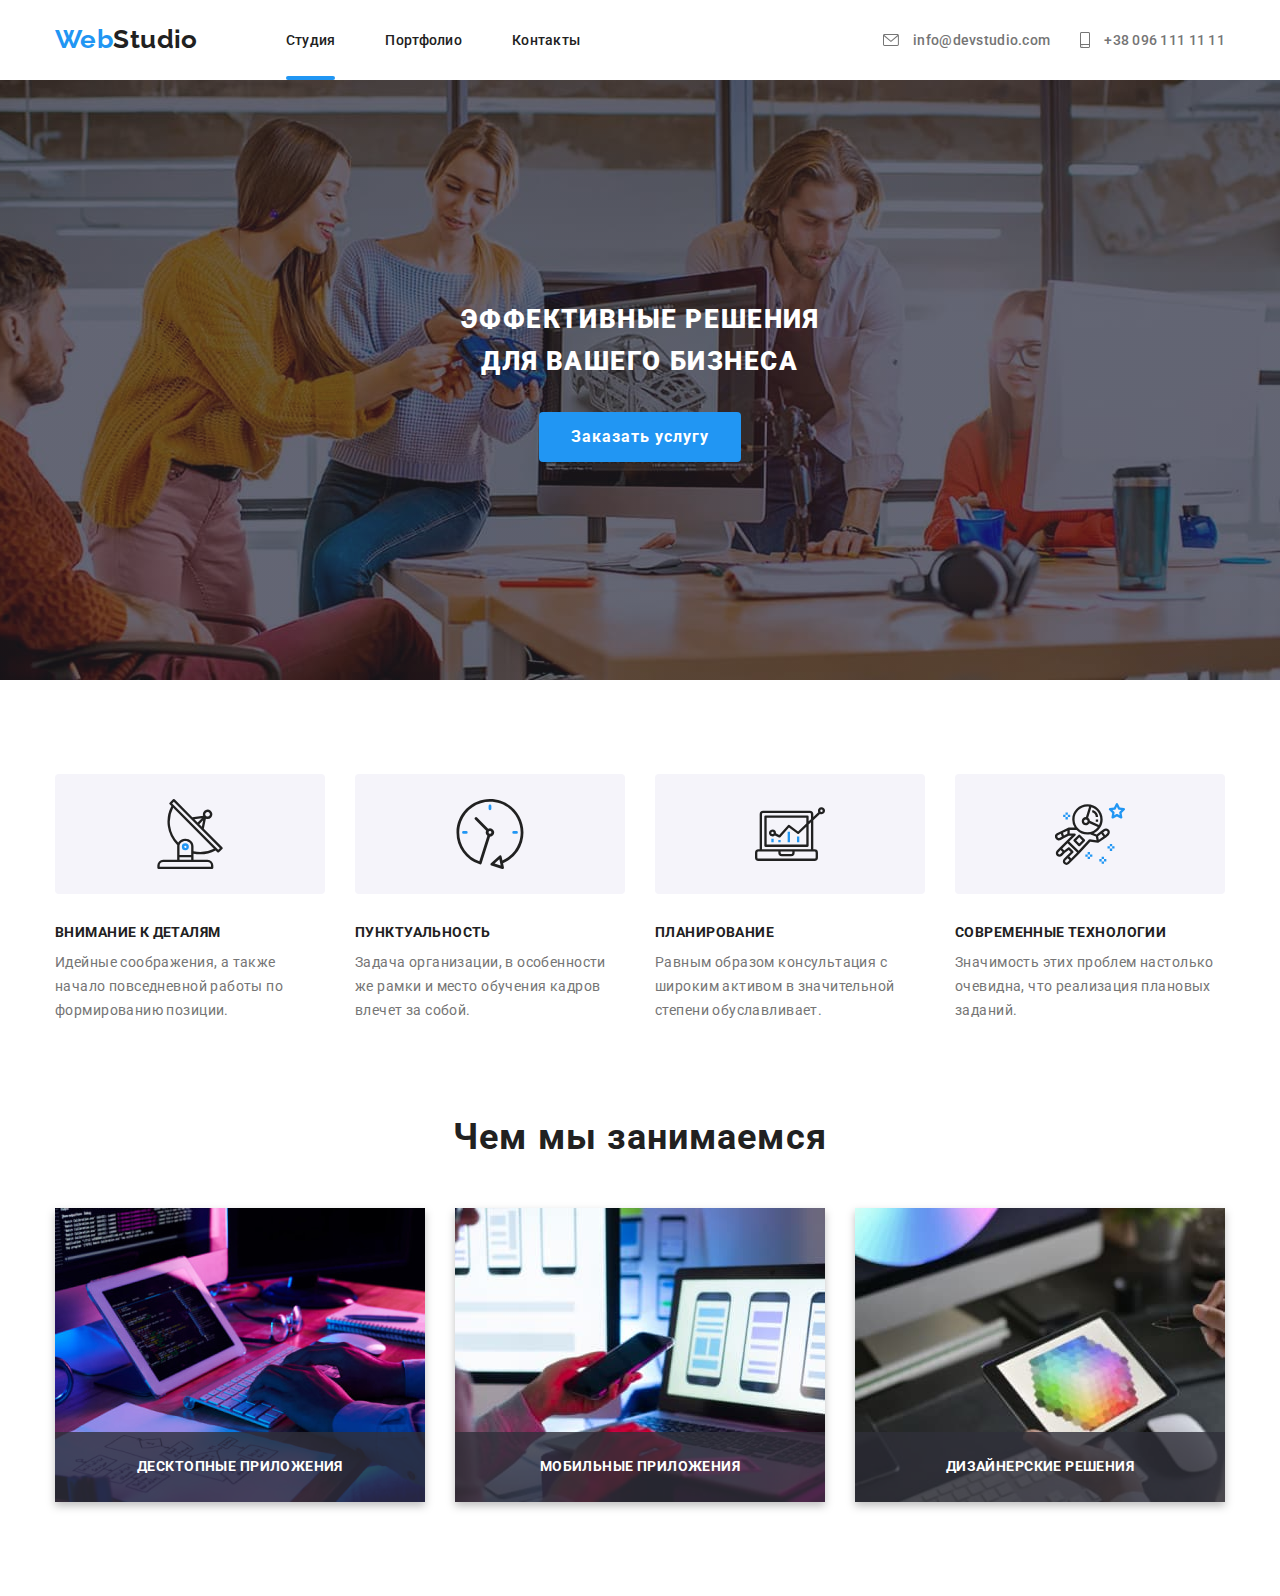
==== commit edd35a67: "skills complete" ====
--- a/index.html
+++ b/index.html
@@ -172,17 +172,17 @@
       <!-- Hero -->
       <section id="studio" class="section hero">
         <!-- <div class="hero"> -->
-          <h1 class="hero__title">
-            Эффективные решения <br />для вашего бизнеса
-          </h1>
-          <button type="button" class="hero__button button" data-modal-open>
-            Заказать услугу
-          </button>
+        <h1 class="hero__title">
+          Эффективные решения <br />для вашего бизнеса
+        </h1>
+        <button type="button" class="hero__button button" data-modal-open>
+          Заказать услугу
+        </button>
         <!-- </div> -->
       </section>
 
-      <!-- Особенности -->
-      <!-- <section class="section">
+      <!-- Features -->
+      <section class="section">
         <div class="container">
           <h2 class="hidden-title">Особенности</h2>
 
@@ -248,17 +248,21 @@
             </li>
           </ul>
         </div>
-      </section> -->
+      </section>
 
       <!--Skills -->
-      <!-- <section class="section skills">
+      <section class="section skills">
         <div class="container">
           <h2 class="section__title">Чем мы занимаемся</h2>
           <ul class="skill-list list_zeroing">
             <li class="skill-list__item">
               <div class="skill-list__box">
                 <img
-                  src="./image/skills/box1.jpg"
+                  srcset="
+                    ./image/desktop/skills/box1_1200.jpg    1x,
+                    ./image/desktop/skills/box1_1200@2x.jpg 2x
+                  "
+                  src="./image/desktop/skills/box1_1200.jpg"
                   alt="Десктопные приложения"
                   class="skill-list__image-box"
                 />
@@ -270,7 +274,11 @@
             <li class="skill-list__item">
               <div class="skill-list__box">
                 <img
-                  src="./image/skills/box2.jpg"
+                  srcset="
+                    ./image/desktop/skills/box2_1200.jpg    1x,
+                    ./image/desktop/skills/box2_1200@2x.jpg 2x
+                  "
+                  src="./image/desktop/skills/box2_1200.jpg"
                   alt="Мобильные приложенияй"
                   class="skill-list__image-box"
                 />
@@ -282,7 +290,11 @@
             <li class="skill-list__item">
               <div class="skill-list__box">
                 <img
-                  src="./image/skills/box3.jpg"
+                  srcset="
+                    ./image/desktop/skills/box3_1200.jpg    1x,
+                    ./image/desktop/skills/box3_1200@2x.jpg 2x
+                  "
+                  src="./image/desktop/skills/box3_1200.jpg"
                   alt="Дизайнерские решения"
                   class="skill-list__image-box"
                 />
@@ -293,7 +305,7 @@
             </li>
           </ul>
         </div>
-      </section> -->
+      </section>
 
       <!-- Team -->
       <!-- <section class="section team">
@@ -628,23 +640,23 @@
     </footer> -->
 
     <!-- Modal  -->
-    <!-- <div class="backdrop is-hidden" data-modal>
+    <div class="backdrop is-hidden" data-modal>
       <div class="modal">
-        <p class="title">Оставьте свои данные, мы вам перезвоним</p>
-        <button type="button" class="close-modal-button" data-modal-close>
+        <p class="modal__title">Оставьте свои данные, мы вам перезвоним</p>
+        <button type="button" class="modal-close-button" data-modal-close>
           <svg width="11" height="11">
             <use href="./image/svg/sprite.svg#cross"></use>
           </svg>
         </button>
 
         <form class="service-order-form">
-          <label class="form-field">
-            <span class="field-description">Имя</span>
+          <label class="service-order-form__field">
+            <span class="service-order-form__description">Имя</span>
             <span class="input-wrapper">
               <input
                 type="text"
                 name="user_name"
-                class="field-input"
+                class="service-order-form__input"
                 required
                 pattern="[a-zA-Zа-яА-Я]+"
                 minlength="2"
@@ -657,13 +669,13 @@
             </span>
           </label>
 
-          <label class="form-field">
-            <span class="field-description">Телефон</span>
+          <label class="service-order-form__field">
+            <span class="service-order-form__description">Телефон</span>
             <span class="input-wrapper">
               <input
                 type="tel"
                 name="user_tel"
-                class="field-input"
+                class="service-order-form__input"
                 required
                 pattern="\d{3}-\d{3}-\d{2}-\d{2}"
                 title="XXX-XXX-XX-XX"
@@ -676,13 +688,13 @@
             </span>
           </label>
 
-          <label class="form-field">
-            <span class="field-description">Почта</span>
+          <label class="service-order-form__field">
+            <span class="service-order-form__description">Почта</span>
             <span class="input-wrapper">
               <input
                 type="email"
                 name="user_email"
-                class="field-input"
+                class="service-order-form__input"
                 required
               />
               <span>
@@ -693,8 +705,8 @@
             </span>
           </label>
 
-          <label class="form-field">
-            <span class="field-description">Комментарий</span>
+          <label class="service-order-form__field">
+            <span class="service-order-form__description">Комментарий</span>
             <textarea
               name="user_message"
               class="field-message"
@@ -720,7 +732,7 @@
           <button type="submit" class="button form-submit">Отправить</button>
         </form>
       </div>
-    </div> -->
+    </div>
 
     <script src="./js/modal.js"></script>
     <script src="./js/mobile-menu.js"></script>
--- a/css/main.min.css
+++ b/css/main.min.css
@@ -1 +1 @@
-:root{--primary-text-color: #757575;--primary-white-color: #ffffff;--accent-color: #2196f3;--title-color: #212121;--standard-clearance: 30px;--primary-svg-color: #afb1b8;--transition-duration-and-funk: 250ms cubic-bezier(0.4, 0, 0.2, 1)}.hidden-title{position:absolute;white-space:nowrap;width:1px;height:1px;overflow:hidden;border:0;padding:0;clip:rect(0 0 0 0);clip-path:inset(50%);margin:-1px}h1,h2,h3,h4,p{margin:0}.list_zeroing{list-style:none;padding-left:0;margin:0}.link_zeroing{text-decoration:none}body{background-color:#fff;color:var(--primary-text-color);font-family:"Roboto",sans-serif;font-size:14px;letter-spacing:.03em}.section{padding-bottom:94px;padding-top:94px}.section__title{margin-bottom:50px;font-size:36px;line-height:1.17;text-align:center;letter-spacing:.03em;color:var(--title-color)}.container{padding-left:15px;padding-right:15px}@media screen and (min-width: 480px){.container{width:480px;margin:0 auto}}@media screen and (min-width: 768px){.container{width:768px}}@media screen and (min-width: 1200px){.container{width:1200px}}.button{font-weight:700;font-size:16px;line-height:1.875;letter-spacing:.06em;text-align:center;padding:10px 32px;cursor:pointer;color:var(--primary-white-color);background-color:var(--accent-color);box-shadow:0 0 0 rgba(0,0,0,.15);border:none;border-radius:4px;transition:background-color var(--transition-duration-and-funk),box-shadow var(--transition-duration-and-funk)}.button:hover,.button:focus{background-color:#188ce8;box-shadow:0 4px 4px rgba(0,0,0,.15)}.logo{display:block;font-family:"Raleway",sans-serif;font-weight:700}.logo_color{color:var(--accent-color)}@media screen and (max-width: 1199px){.logo{font-size:24px;line-height:1.1666666667;padding:16px 0}}@media screen and (min-width: 768px){.logo{padding:26px 0}}@media screen and (min-width: 1200px){.logo{font-size:26px;line-height:1.1923076923;padding:24px 0 25px}}@media screen and (max-width: 768){.mobile-menu{position:fixed;top:-100%;left:0;height:100%;width:100%;z-index:100;background-color:var(--primary-white-color);transition:top var(--transition-duration-and-funk)}.mobile-menu.is-open{top:0}.mobile-menu__container{height:100%;position:relative;padding:48px 40px;display:flex;flex-direction:column;justify-content:space-between}.mobile-menu__close-btn{position:absolute;top:10px;right:15px;width:40px;height:40px;padding:0;line-height:0;background-color:rgba(0,0,0,0);border:none}.mobile-nav-list,.mobile-contacts-list,.mobile-social-list{font-weight:500}.mobile-nav-list__item:not(:last-child),.mobile-contacts-list__item:not(:last-child){margin-bottom:32px}.mobile-nav-list__item:hover>.mobile-nav-list__anchor,.mobile-nav-list__item:focus>.mobile-nav-list__anchor{color:var(--accent-color)}.mobile-nav-list__anchor{font-size:40px;line-height:1.175;letter-spacing:.02em;color:var(--title-color)}.mobile-contacts-list{margin-bottom:64px}.mobile-contacts-list__contact{font-size:24px;line-height:1.1666666667;letter-spacing:.02em;color:inherit}.mobile-contacts-list__contact[href^="tel:"]{font-size:34px;line-height:1.1764705882;color:var(--accent-color)}.mobile-social-list{display:flex}.mobile-social-list__anchor{font-size:18px;line-height:1.2222222222;letter-spacing:.02em;color:var(--accent-color)}.mobile-social-list__item:not(:last-child){margin-right:10px}.mobile-social-list__item:not(:last-child)::after{content:"";border-right:1px solid rgba(33,33,33,.2);margin-left:10px}}.mobile-menu{position:fixed;top:-100%;left:0;height:100%;width:100%;z-index:100;background-color:var(--primary-white-color);transition:top var(--transition-duration-and-funk)}.mobile-menu.is-open{top:0}.mobile-menu__container{height:100%;position:relative;padding:48px 40px;display:flex;flex-direction:column;justify-content:space-between}.mobile-menu__close-btn{position:absolute;top:10px;right:15px;width:40px;height:40px;padding:0;line-height:0;background-color:rgba(0,0,0,0);border:none}.mobile-nav-list,.mobile-contacts-list,.mobile-social-list{font-weight:500}.mobile-nav-list__item:not(:last-child),.mobile-contacts-list__item:not(:last-child){margin-bottom:32px}.mobile-nav-list__item:hover>.mobile-nav-list__anchor,.mobile-nav-list__item:focus>.mobile-nav-list__anchor{color:var(--accent-color)}.mobile-nav-list__anchor{font-size:40px;line-height:1.175;letter-spacing:.02em;color:var(--title-color)}.mobile-contacts-list{margin-bottom:64px}.mobile-contacts-list__contact{font-size:24px;line-height:1.1666666667;letter-spacing:.02em;color:inherit}.mobile-contacts-list__contact[href^="tel:"]{font-size:34px;line-height:1.1764705882;color:var(--accent-color)}.mobile-social-list{display:flex}.mobile-social-list__anchor{font-size:18px;line-height:1.2222222222;letter-spacing:.02em;color:var(--accent-color)}.mobile-social-list__item:not(:last-child){margin-right:10px}.mobile-social-list__item:not(:last-child)::after{content:"";border-right:1px solid rgba(33,33,33,.2);margin-left:10px}.page-header-container,.site-nav,.site-nav-list{display:flex;align-items:center}.header-logo{color:var(--title-color);margin-right:88px}.site-nav-list__item{position:relative}.site-nav-list__item:not(:last-child){margin-right:50px}.site-nav-list__item_flag::after{position:absolute;left:0;bottom:0;content:"";width:100%;height:4px;border-radius:2px;background:var(--accent-color)}.site-nav-list__anchor{display:block;padding:32px 0;color:var(--title-color);font-weight:500;font-size:14px;line-height:1.1428571429;letter-spacing:.02em;transition:color var(--transition-duration-and-funk)}.site-nav-list__anchor:focus,.site-nav-list__anchor:hover{color:var(--accent-color)}.contacts-list{margin-left:auto;display:flex}.contacts-list__contact{display:flex;align-items:center;font-weight:500;letter-spacing:.02em;color:var(--primary-text-color);fill:var(--primary-text-color);transition:color var(--transition-duration-and-funk),fill var(--transition-duration-and-funk)}.contacts-list__contact:hover,.contacts-list__contact:focus{color:var(--accent-color);fill:var(--accent-color)}@media screen and (max-width: 1199px){.contacts-list{flex-direction:column}.contacts-list__icon{margin-right:8px}.contacts-list__contact{font-size:12px;line-height:1.1716666667}.contacts-list__contact[href^="mailto:"]>.contacts-list__icon{width:14px;height:10px}.contacts-list__contact[href^="tel:"]>.contacts-list__icon{width:10px;height:14px}.contacts-list__item:not(:last-child){margin-bottom:10px}}@media screen and (min-width: 1200px){.contacts-list__icon{margin-right:14px}.contacts-list__contact{font-size:14px;line-height:1.1428571429}.contacts-list__contact[href^="mailto:"]>.contacts-list__icon{width:16px;height:12px}.contacts-list__contact[href^="tel:"]>.contacts-list__icon{width:10px;height:16px}.contacts-list__item:not(:last-child){margin-right:var(--standard-clearance)}}@media screen and (max-width: 767px){.site-nav-list{display:none}.contacts-list{display:none}.mobile-menu-open{background-color:rgba(0,0,0,0);border:none;padding:0;line-height:0}.page-header-container{justify-content:space-between}}@media screen and (min-width: 768px){.mobile-menu-open{display:none}}.footer{padding:60px 0;background-color:#2f303a;color:var(--primary-white-color)}.footer>.container{display:flex}.footer>.container>div:first-child{margin-right:70px}.footer-logo{color:inherit;padding:0;margin-bottom:20px}.footer__title{margin-bottom:20px;font-size:14px;font-weight:700;line-height:1.14;text-transform:uppercase}.address{display:flex;flex-direction:column;font-style:normal;line-height:1.71}.address__item:not(:last-child){margin-bottom:9px}.address__contact{color:rgba(255,255,255,.6)}.social-links-position{margin-right:93px}.social-link-list__item.social-link-list__item_futer-colors{background-color:rgba(255,255,255,.1);fill:var(--primary-white-color)}.mailing-form{display:flex}.mailing-form__input{min-width:358px;height:50px;padding-left:16px;margin-right:12px;background-color:rgba(0,0,0,0);border:1px solid rgba(255,255,255,.3);filter:drop-shadow(0px 4px 4px rgba(0, 0, 0, 0.15));border-radius:4px;color:var(--primary-white-color)}.mailing-form__input::placeholder{font-weight:400;font-size:16px;line-height:1.25;color:rgba(255,255,255,.6)}.mailing-form__submit-button{display:flex;align-items:center;padding:10px 30px}.mailing-form__submit-icon{height:24px;width:24px;margin-left:10px;fill:var(--primary-white-color)}.section.hero{padding:0}.hero{display:flex;flex-direction:column;justify-content:center;align-items:center;max-width:480px;height:400px;text-align:center;background-image:linear-gradient(rgba(47, 48, 58, 0.4), rgba(47, 48, 58, 0.4)),url(../../../image/mobile/heroImg_480.jpg),linear-gradient(#c4c4c4, #c4c4c4);background-position:center;background-repeat:no-repeat;background-size:cover}.hero__title{margin-bottom:var(--standard-clearance);font-weight:900;font-size:26px;line-height:1.6153846154;text-align:center;letter-spacing:.06em;text-transform:uppercase;color:var(--primary-white-color)}@media screen and (min-width: 769px){.hero{min-height:600px;max-width:1600px;padding:200px 0;background-image:linear-gradient(rgba(47, 48, 58, 0.4), rgba(47, 48, 58, 0.4)),url(../../../image/desktop/hero/heroImg_1200.jpg),linear-gradient(#c4c4c4, #c4c4c4)}}@media screen and (min-width: 769px)and (min-device-pixel-ratio: 2),screen and (min-width: 769px)and (min-resolution: 192dpi),screen and (min-width: 769px)and (min-resolution: 2dppx){.hero{background-image:linear-gradient(rgba(47, 48, 58, 0.4), rgba(47, 48, 58, 0.4)),url("../../../image/desktop/hero/heroImg_1200@2x.jpg"),linear-gradient(#c4c4c4, #c4c4c4)}}@media screen and (max-width: 768px){.hero{max-width:768px;height:400px;text-align:center;background-image:linear-gradient(rgba(47, 48, 58, 0.4), rgba(47, 48, 58, 0.4)),url(../../../image/tablet/hero/heroImg_768.jpg),linear-gradient(#c4c4c4, #c4c4c4)}}@media screen and (max-width: 768px)and (min-device-pixel-ratio: 2),screen and (max-width: 768px)and (min-resolution: 192dpi),screen and (max-width: 768px)and (min-resolution: 2dppx){.hero{background-image:linear-gradient(rgba(47, 48, 58, 0.4), rgba(47, 48, 58, 0.4)),url("../../../image/tablet/hero/heroImg_768@2x.jpg"),linear-gradient(#c4c4c4, #c4c4c4)}}@media screen and (max-width: 480px){.hero{max-width:480px;height:400px;text-align:center;background-image:linear-gradient(rgba(47, 48, 58, 0.4), rgba(47, 48, 58, 0.4)),url(../../../image/mobile/hero/heroImg_480.jpg),linear-gradient(#c4c4c4, #c4c4c4)}}@media screen and (max-width: 480px)and (min-device-pixel-ratio: 2),screen and (max-width: 480px)and (min-resolution: 192dpi),screen and (max-width: 480px)and (min-resolution: 2dppx){.hero{background-image:linear-gradient(rgba(47, 48, 58, 0.4), rgba(47, 48, 58, 0.4)),url("../../../image/mobile/hero/heroImg_480@2x.jpg"),linear-gradient(#c4c4c4, #c4c4c4)}}.features-list{display:flex;flex-wrap:wrap;margin-right:calc(-1*var(--standard-clearance));margin-bottom:0}.features-list__item{flex-basis:calc(25% - var(--standard-clearance));margin-right:var(--standard-clearance);margin-bottom:0}.features-list__image-box{display:flex;justify-content:center;align-items:center;height:120px;background:#f5f4fa;border-radius:4px;margin-bottom:var(--standard-clearance)}.features-list__image{margin:auto;display:block;width:70px;height:70px}.features-list__title{color:var(--title-color);font-size:14px;line-height:1.14;letter-spacing:.03em;text-transform:uppercase;margin-bottom:10px}.features-list__text{line-height:1.71}.section.skills{padding-top:0}.skill-list{display:flex;flex-wrap:wrap;margin-right:calc(-1*var(--standard-clearance));margin-bottom:calc(-1*var(--standard-clearance))}.skill-list__item{flex-basis:calc(33.3333333333% - var(--standard-clearance));margin-right:var(--standard-clearance);margin-bottom:var(--standard-clearance)}.skill-list__box{position:relative}.skill-list__image-box{display:block;max-width:100%;filter:drop-shadow(0px 4px 4px rgba(0, 0, 0, 0.25))}.skill-list__description-box{position:absolute;width:100%;left:0;bottom:0;line-height:1.14;text-align:center;text-transform:uppercase;color:var(--primary-white-color);padding:27px;background:rgba(47,48,58,.8)}.skill-list__description{font-size:inherit}.team{padding-top:94px;background:#f5f4fa}.team-list{display:flex;flex-wrap:wrap;margin-right:calc(-1*var(--standard-clearance));margin-bottom:0}.team-list__item{flex-basis:calc(25% - var(--standard-clearance));margin-right:var(--standard-clearance);margin-bottom:var(--standard-clearance)}.team-list__card{line-height:1.19;text-align:center;letter-spacing:.03em;box-shadow:0px 1px 3px rgba(0,0,0,.12),0px 1px 1px rgba(0,0,0,.14),0px 2px 1px rgba(0,0,0,.2);border-radius:0px 0px 4px 4px}.team-list__image{display:block;max-width:100%}.team-list__description{padding:30px 0;background-color:var(--primary-white-color)}.team-list__title{color:var(--title-color);font-size:16px;font-weight:500;margin-bottom:10px}.team-list__speshiality{font-size:16px;margin-bottom:30px}.team-list_social-links-position{margin:16px 32px 0}.social-link-list{display:flex;margin-right:-10px}.social-link-list__icon{margin:12px;height:20px;width:20px}.social-link-list__item{display:flex;justify-content:center;align-items:center;--diametr: 44px;border-radius:50%;width:var(--diametr);height:var(--diametr);margin-right:10px;fill:var(--primary-svg-color);transition:background-color var(--transition-duration-and-funk),fill var(--transition-duration-and-funk)}.social-link-list__item:hover,.social-link-list__item:focus{background-color:var(--accent-color);fill:var(--primary-white-color)}.client-list{display:flex;margin-right:calc(-1*var(--standard-clearance))}.client-list__item{display:flex;justify-content:center;align-items:center;margin-right:var(--standard-clearance);width:170px;height:92px;border:1px solid var(--primary-svg-color);border-radius:4px;fill:var(--primary-svg-color);transition:fill var(--transition-duration-and-funk),border-color var(--transition-duration-and-funk)}.client-list__item:focus,.client-list__item:hover{fill:var(--accent-color);border-color:var(--accent-color)}.client-list__icon{width:106px;height:60px}.portfolio>.header{border-bottom:1px solid #ececec}.filter-list{display:flex;justify-content:center;margin-bottom:50px}.filter-list>.item:not(:last-child){margin-right:8px}.filter-list .button{padding:6px 22px;background-color:#f5f4fa;color:var(--title-color);font-weight:500;line-height:1.6;white-space:nowrap;border:0;box-shadow:none;transition:background-color var(--transition-duration-and-funk),color var(--transition-duration-and-funk),box-shadow var(--transition-duration-and-funk)}.filter-list .button:focus,.filter-list .button:hover{background-color:var(--accent-color);color:var(--primary-white-color);cursor:pointer;box-shadow:0px 3px 1px rgba(0,0,0,.1),0px 1px 2px rgba(0,0,0,.08),0px 2px 2px rgba(0,0,0,.12)}.work-list{display:flex;flex-wrap:wrap;margin-right:calc(-1*var(--standard-clearance));margin-bottom:0}.work-list .item{flex-basis:calc(33.3333333333% - var(--standard-clearance));margin-right:var(--standard-clearance);margin-bottom:var(--standard-clearance)}.work-list .title{margin-bottom:4px;color:var(--title-color);font-size:18px;line-height:2;letter-spacing:.06em}.work-list .works-filter{font-size:16px;line-height:1.88}.work-description{padding:20px 24px;border:1px solid #eee}.work-card{cursor:pointer;transition:box-shadow var(--transition-duration-and-funk)}.work-card:hover,.work-card:focus{box-shadow:0px 1px 1px rgba(0,0,0,.12),0px 4px 4px rgba(0,0,0,.06),1px 4px 6px rgba(0,0,0,.16)}.work-img-thumb{position:relative;overflow:hidden}.work-img-thumb>img{display:block;max-width:100%}.overlay{position:absolute;display:flex;align-items:center;background-color:rgba(33,150,243,.9);color:var(--primary-white-color);font-weight:400;font-size:18px;line-height:1.56;padding:24px;min-height:100%;transition:transform var(--transition-duration-and-funk)}.work-card:hover .overlay,.work-card:focus .overlay{transform:translateY(-100%)}.backdrop{position:fixed;top:0;left:0;width:100%;height:100%;z-index:100;background-color:rgba(0,0,0,.2);transition:opacity 1000ms linear,visibility 1000ms linear}.backdrop.is-hidden{opacity:0;visibility:hidden;pointer-events:none}.modal{position:absolute;top:50%;left:50%;transform:translate(-50%, -50%);padding:40px;min-width:528px;min-height:581px;background:#fff;box-shadow:0px 1px 3px rgba(0,0,0,.12),0px 1px 1px rgba(0,0,0,.14),0px 2px 1px rgba(0,0,0,.2);border-radius:4px;animation:modal-animate-open 2000ms linear}.backdrop.is-hidden>.modal{animation-name:none}.close-modal-button{position:absolute;top:8px;right:8px;height:30px;width:30px;display:flex;justify-content:center;align-items:center;background-color:rgba(0,0,0,0);padding:0;border-radius:50%;border:1px solid rgba(0,0,0,.1);cursor:pointer;transform:fill var(--transition-duration-and-funk)}.close-modal-button :focus,.close-modal-button :hover{fill:var(--accent-color)}@keyframes modal-animate-open{0%{transform:translate(-50%, -50%) scale(0.2)}60%{transform:translate(-50%, -50%) scale(1.07)}70%{transform:translate(-50%, -50%) scale(0.95)}80%{transform:translate(-50%, -50%) scale(1.02)}90%{transform:translate(-50%, -50%) scale(0.98)}100%{transform:translate(-50%, -50%) scale(1)}}.modal>.title{font-weight:700;font-size:20px;line-height:1.15;text-align:center;margin-bottom:12px;color:var(--title-color)}.modal>.service-order-form{display:flex;flex-direction:column}.form-field{margin-bottom:10px}.field-description{font-size:12px;line-height:1.17;letter-spacing:.01em;display:block;margin-bottom:4px}.field-input{width:100%;height:40px;padding-left:42px;color:var(--title-color);font-size:16px;border:1px solid rgba(33,33,33,.2);border-radius:4px;outline:none;transition:border-color var(--transition-duration-and-funk)}.input-wrapper{display:block;position:relative}.form-field>.input-wrapper .input-icon{position:absolute;top:50%;left:12px;transform:translateY(-50%);display:block;width:18px;height:18px;transition:fill var(--transition-duration-and-funk)}.field-input:focus{border-color:var(--accent-color)}.field-input:focus+span>.input-icon{fill:var(--accent-color)}.field-message{height:120px;width:100%;padding:10px 16px;resize:none;outline:none;border:1px solid rgba(33,33,33,.2);border-radius:4px;color:var(--title-color);font-size:16px;transition:border-color var(--transition-duration-and-funk)}.field-message::placeholder{font-size:14px;line-height:1.14;letter-spacing:.01em;color:rgba(117,117,117,.5)}.field-message:focus{border-color:var(--accent-color)}.check-deskription{display:flex;align-items:center;justify-content:center;font-size:14px;line-height:1.71;cursor:pointer;margin-bottom:30px}.terms_of_agreement-link{color:var(--accent-color)}.check-deskription::before{display:block;width:16px;height:15px;margin-right:7px;content:"";background-image:url("../image/svg/checkbox/not_checked.svg");background-repeat:no-repeat}.form-check:checked+.check-deskription::before{background-image:url("../image/svg/checkbox/checked.svg")}.service-order-form>.button{align-self:center;min-width:200px}/*# sourceMappingURL=main.min.css.map */+:root{--primary-text-color: #757575;--primary-white-color: #ffffff;--accent-color: #2196f3;--title-color: #212121;--standard-clearance: 30px;--primary-svg-color: #afb1b8;--transition-duration-and-funk: 250ms cubic-bezier(0.4, 0, 0.2, 1)}.hidden-title{position:absolute;white-space:nowrap;width:1px;height:1px;overflow:hidden;border:0;padding:0;clip:rect(0 0 0 0);clip-path:inset(50%);margin:-1px}h1,h2,h3,h4,p{margin:0}.list_zeroing{list-style:none;padding-left:0;margin:0}.link_zeroing{text-decoration:none}body{background-color:#fff;color:var(--primary-text-color);font-family:"Roboto",sans-serif;font-size:14px;letter-spacing:.03em}.section__title{margin-bottom:50px;font-size:36px;line-height:1.17;text-align:center;letter-spacing:.03em;color:var(--title-color)}@media screen and (max-width: 1199px){.section{padding-bottom:60px;padding-top:60px}}@media screen and (min-width: 1200px){.section{padding-bottom:94px;padding-top:94px}}.container{padding-left:15px;padding-right:15px}@media screen and (min-width: 480px){.container{width:480px;margin:0 auto}}@media screen and (min-width: 768px){.container{width:768px}}@media screen and (min-width: 1200px){.container{width:1200px}}.button{font-weight:700;font-size:16px;line-height:1.875;letter-spacing:.06em;text-align:center;padding:10px 32px;cursor:pointer;color:var(--primary-white-color);background-color:var(--accent-color);box-shadow:0 0 0 rgba(0,0,0,.15);border:none;border-radius:4px;transition:background-color var(--transition-duration-and-funk),box-shadow var(--transition-duration-and-funk)}.button:hover,.button:focus{background-color:#188ce8;box-shadow:0 4px 4px rgba(0,0,0,.15)}.logo{display:block;font-family:"Raleway",sans-serif;font-weight:700}.logo_color{color:var(--accent-color)}@media screen and (max-width: 1199px){.logo{font-size:24px;line-height:1.1666666667;padding:16px 0}}@media screen and (min-width: 768px){.logo{padding:26px 0}}@media screen and (min-width: 1200px){.logo{font-size:26px;line-height:1.1923076923;padding:24px 0 25px}}@media screen and (max-width: 768){.mobile-menu{position:fixed;top:-100%;left:0;height:100%;width:100%;z-index:100;background-color:var(--primary-white-color);transition:top var(--transition-duration-and-funk)}.mobile-menu.is-open{top:0}.mobile-menu__container{height:100%;position:relative;padding:48px 40px;display:flex;flex-direction:column;justify-content:space-between}.mobile-menu__close-btn{position:absolute;top:10px;right:15px;width:40px;height:40px;padding:0;line-height:0;background-color:rgba(0,0,0,0);border:none}.mobile-nav-list,.mobile-contacts-list,.mobile-social-list{font-weight:500}.mobile-nav-list__item:not(:last-child),.mobile-contacts-list__item:not(:last-child){margin-bottom:32px}.mobile-nav-list__item:hover>.mobile-nav-list__anchor,.mobile-nav-list__item:focus>.mobile-nav-list__anchor{color:var(--accent-color)}.mobile-nav-list__anchor{font-size:40px;line-height:1.175;letter-spacing:.02em;color:var(--title-color)}.mobile-contacts-list{margin-bottom:64px}.mobile-contacts-list__contact{font-size:24px;line-height:1.1666666667;letter-spacing:.02em;color:inherit}.mobile-contacts-list__contact[href^="tel:"]{font-size:34px;line-height:1.1764705882;color:var(--accent-color)}.mobile-social-list{display:flex}.mobile-social-list__anchor{font-size:18px;line-height:1.2222222222;letter-spacing:.02em;color:var(--accent-color)}.mobile-social-list__item:not(:last-child){margin-right:10px}.mobile-social-list__item:not(:last-child)::after{content:"";border-right:1px solid rgba(33,33,33,.2);margin-left:10px}}.mobile-menu{position:fixed;top:-100%;left:0;height:100%;width:100%;z-index:100;background-color:var(--primary-white-color);transition:top var(--transition-duration-and-funk)}.mobile-menu.is-open{top:0}.mobile-menu__container{height:100%;position:relative;padding:48px 40px;display:flex;flex-direction:column;justify-content:space-between}.mobile-menu__close-btn{position:absolute;top:10px;right:15px;width:40px;height:40px;padding:0;line-height:0;background-color:rgba(0,0,0,0);border:none}.mobile-nav-list,.mobile-contacts-list,.mobile-social-list{font-weight:500}.mobile-nav-list__item:not(:last-child),.mobile-contacts-list__item:not(:last-child){margin-bottom:32px}.mobile-nav-list__item:hover>.mobile-nav-list__anchor,.mobile-nav-list__item:focus>.mobile-nav-list__anchor{color:var(--accent-color)}.mobile-nav-list__anchor{font-size:40px;line-height:1.175;letter-spacing:.02em;color:var(--title-color)}.mobile-contacts-list{margin-bottom:64px}.mobile-contacts-list__contact{font-size:24px;line-height:1.1666666667;letter-spacing:.02em;color:inherit}.mobile-contacts-list__contact[href^="tel:"]{font-size:34px;line-height:1.1764705882;color:var(--accent-color)}.mobile-social-list{display:flex}.mobile-social-list__anchor{font-size:18px;line-height:1.2222222222;letter-spacing:.02em;color:var(--accent-color)}.mobile-social-list__item:not(:last-child){margin-right:10px}.mobile-social-list__item:not(:last-child)::after{content:"";border-right:1px solid rgba(33,33,33,.2);margin-left:10px}.page-header-container,.site-nav,.site-nav-list{display:flex;align-items:center}.header-logo{color:var(--title-color);margin-right:88px}.site-nav-list__item{position:relative}.site-nav-list__item:not(:last-child){margin-right:50px}.site-nav-list__item_flag::after{position:absolute;left:0;bottom:0;content:"";width:100%;height:4px;border-radius:2px;background:var(--accent-color)}.site-nav-list__anchor{display:block;padding:32px 0;color:var(--title-color);font-weight:500;font-size:14px;line-height:1.1428571429;letter-spacing:.02em;transition:color var(--transition-duration-and-funk)}.site-nav-list__anchor:focus,.site-nav-list__anchor:hover{color:var(--accent-color)}.contacts-list{margin-left:auto;display:flex}.contacts-list__contact{display:flex;align-items:center;font-weight:500;letter-spacing:.02em;color:var(--primary-text-color);fill:var(--primary-text-color);transition:color var(--transition-duration-and-funk),fill var(--transition-duration-and-funk)}.contacts-list__contact:hover,.contacts-list__contact:focus{color:var(--accent-color);fill:var(--accent-color)}@media screen and (max-width: 1199px){.contacts-list{flex-direction:column}.contacts-list__icon{margin-right:8px}.contacts-list__contact{font-size:12px;line-height:1.1716666667}.contacts-list__contact[href^="mailto:"]>.contacts-list__icon{width:14px;height:10px}.contacts-list__contact[href^="tel:"]>.contacts-list__icon{width:10px;height:14px}.contacts-list__item:not(:last-child){margin-bottom:10px}}@media screen and (min-width: 1200px){.contacts-list__icon{margin-right:14px}.contacts-list__contact{font-size:14px;line-height:1.1428571429}.contacts-list__contact[href^="mailto:"]>.contacts-list__icon{width:16px;height:12px}.contacts-list__contact[href^="tel:"]>.contacts-list__icon{width:10px;height:16px}.contacts-list__item:not(:last-child){margin-right:var(--standard-clearance)}}@media screen and (max-width: 767px){.site-nav-list{display:none}.contacts-list{display:none}.mobile-menu-open{background-color:rgba(0,0,0,0);border:none;padding:0;line-height:0}.page-header-container{justify-content:space-between}}@media screen and (min-width: 768px){.mobile-menu-open{display:none}}.footer{padding:60px 0;background-color:#2f303a;color:var(--primary-white-color)}.footer>.container{display:flex}.footer>.container>div:first-child{margin-right:70px}.footer-logo{color:inherit;padding:0;margin-bottom:20px}.footer__title{margin-bottom:20px;font-size:14px;font-weight:700;line-height:1.14;text-transform:uppercase}.address{display:flex;flex-direction:column;font-style:normal;line-height:1.71}.address__item:not(:last-child){margin-bottom:9px}.address__contact{color:rgba(255,255,255,.6)}.social-links-position{margin-right:93px}.social-link-list__item.social-link-list__item_futer-colors{background-color:rgba(255,255,255,.1);fill:var(--primary-white-color)}.mailing-form{display:flex}.mailing-form__input{min-width:358px;height:50px;padding-left:16px;margin-right:12px;background-color:rgba(0,0,0,0);border:1px solid rgba(255,255,255,.3);filter:drop-shadow(0px 4px 4px rgba(0, 0, 0, 0.15));border-radius:4px;color:var(--primary-white-color)}.mailing-form__input::placeholder{font-weight:400;font-size:16px;line-height:1.25;color:rgba(255,255,255,.6)}.mailing-form__submit-button{display:flex;align-items:center;padding:10px 30px}.mailing-form__submit-icon{height:24px;width:24px;margin-left:10px;fill:var(--primary-white-color)}.section.hero{padding:0}.hero{display:flex;flex-direction:column;justify-content:center;align-items:center;max-width:480px;height:400px;text-align:center;background-image:linear-gradient(rgba(47, 48, 58, 0.4), rgba(47, 48, 58, 0.4)),url(../../../image/mobile/heroImg_480.jpg),linear-gradient(#c4c4c4, #c4c4c4);background-position:center;background-repeat:no-repeat;background-size:cover}.hero__title{margin-bottom:var(--standard-clearance);font-weight:900;font-size:26px;line-height:1.6153846154;text-align:center;letter-spacing:.06em;text-transform:uppercase;color:var(--primary-white-color)}@media screen and (min-width: 1200px){.hero{height:600px;max-width:1600px;margin:0 auto;background-image:linear-gradient(rgba(47, 48, 58, 0.4), rgba(47, 48, 58, 0.4)),url(../../../image/desktop/hero/heroImg_1200.jpg),linear-gradient(#c4c4c4, #c4c4c4)}}@media screen and (min-width: 1200px)and (min-device-pixel-ratio: 2),screen and (min-width: 1200px)and (min-resolution: 192dpi),screen and (min-width: 1200px)and (min-resolution: 2dppx){.hero{background-image:linear-gradient(rgba(47, 48, 58, 0.4), rgba(47, 48, 58, 0.4)),url("../../../image/desktop/hero/heroImg_1200@2x.jpg"),linear-gradient(#c4c4c4, #c4c4c4)}}@media screen and (max-width: 1199px){.hero{max-width:768px;height:400px;margin:0 auto;text-align:center;background-image:linear-gradient(rgba(47, 48, 58, 0.4), rgba(47, 48, 58, 0.4)),url(../../../image/tablet/hero/heroImg_768.jpg),linear-gradient(#c4c4c4, #c4c4c4)}}@media screen and (max-width: 1199px)and (min-device-pixel-ratio: 2),screen and (max-width: 1199px)and (min-resolution: 192dpi),screen and (max-width: 1199px)and (min-resolution: 2dppx){.hero{background-image:linear-gradient(rgba(47, 48, 58, 0.4), rgba(47, 48, 58, 0.4)),url("../../../image/tablet/hero/heroImg_768@2x.jpg"),linear-gradient(#c4c4c4, #c4c4c4)}}@media screen and (max-width: 767px){.hero{max-width:480px;height:400px;margin:0 auto;text-align:center;background-image:linear-gradient(rgba(47, 48, 58, 0.4), rgba(47, 48, 58, 0.4)),url(../../../image/mobile/hero/heroImg_480.jpg),linear-gradient(#c4c4c4, #c4c4c4)}}@media screen and (max-width: 767px)and (min-device-pixel-ratio: 2),screen and (max-width: 767px)and (min-resolution: 192dpi),screen and (max-width: 767px)and (min-resolution: 2dppx){.hero{background-image:linear-gradient(rgba(47, 48, 58, 0.4), rgba(47, 48, 58, 0.4)),url("../../../image/mobile/hero/heroImg_480@2x.jpg"),linear-gradient(#c4c4c4, #c4c4c4)}}.features-list__image-box{display:flex;justify-content:center;align-items:center;height:120px;background:#f5f4fa;border-radius:4px;margin-bottom:var(--standard-clearance)}.features-list__image{margin:auto;display:block;width:70px;height:70px}.features-list__title{color:var(--title-color);font-size:14px;line-height:1.1428571429;text-transform:uppercase;margin-bottom:10px}.features-list__text{line-height:1.7142857143}@media screen and (max-width: 767px){.features-list__item:not(:last-child){margin-bottom:var(--standard-clearance)}}@media screen and (min-width: 768px){.features-list{display:flex;flex-wrap:wrap;margin-right:calc(-1*var(--standard-clearance));margin-bottom:0}.features-list__item{flex-basis:calc(50% - var(--standard-clearance));margin-right:var(--standard-clearance);margin-bottom:0}}@media screen and (min-width: 1200px){.features-list__item{flex-basis:calc(25% - var(--standard-clearance));margin-right:var(--standard-clearance);margin-bottom:0}}@media screen and (max-width: 1199px){.section.skills{display:none}}@media screen and (min-width: 1200px){.section.skills{padding-top:0}.skill-list{display:flex;flex-wrap:wrap;margin-right:calc(-1*var(--standard-clearance));margin-bottom:calc(-1*var(--standard-clearance))}.skill-list__item{flex-basis:calc(33.3333333333% - var(--standard-clearance));margin-right:var(--standard-clearance);margin-bottom:var(--standard-clearance)}.skill-list__box{position:relative}.skill-list__image-box{display:block;max-width:100%;filter:drop-shadow(0px 4px 4px rgba(0, 0, 0, 0.25))}.skill-list__description-box{position:absolute;width:100%;left:0;bottom:0;line-height:1.14;text-align:center;text-transform:uppercase;color:var(--primary-white-color);padding:27px;background:rgba(47,48,58,.8)}.skill-list__description{font-size:inherit}}.team{padding-top:94px;background:#f5f4fa}.team-list{display:flex;flex-wrap:wrap;margin-right:calc(-1*var(--standard-clearance));margin-bottom:0}.team-list__item{flex-basis:calc(25% - var(--standard-clearance));margin-right:var(--standard-clearance);margin-bottom:var(--standard-clearance)}.team-list__card{line-height:1.19;text-align:center;letter-spacing:.03em;box-shadow:0px 1px 3px rgba(0,0,0,.12),0px 1px 1px rgba(0,0,0,.14),0px 2px 1px rgba(0,0,0,.2);border-radius:0px 0px 4px 4px}.team-list__image{display:block;max-width:100%}.team-list__description{padding:30px 0;background-color:var(--primary-white-color)}.team-list__title{color:var(--title-color);font-size:16px;font-weight:500;margin-bottom:10px}.team-list__speshiality{font-size:16px;margin-bottom:30px}.team-list_social-links-position{margin:16px 32px 0}.social-link-list{display:flex;margin-right:-10px}.social-link-list__icon{margin:12px;height:20px;width:20px}.social-link-list__item{display:flex;justify-content:center;align-items:center;--diametr: 44px;border-radius:50%;width:var(--diametr);height:var(--diametr);margin-right:10px;fill:var(--primary-svg-color);transition:background-color var(--transition-duration-and-funk),fill var(--transition-duration-and-funk)}.social-link-list__item:hover,.social-link-list__item:focus{background-color:var(--accent-color);fill:var(--primary-white-color)}.client-list{display:flex;margin-right:calc(-1*var(--standard-clearance))}.client-list__item{display:flex;justify-content:center;align-items:center;margin-right:var(--standard-clearance);width:170px;height:92px;border:1px solid var(--primary-svg-color);border-radius:4px;fill:var(--primary-svg-color);transition:fill var(--transition-duration-and-funk),border-color var(--transition-duration-and-funk)}.client-list__item:focus,.client-list__item:hover{fill:var(--accent-color);border-color:var(--accent-color)}.client-list__icon{width:106px;height:60px}.portfolio>.header{border-bottom:1px solid #ececec}.filter-list{display:flex;justify-content:center;margin-bottom:50px}.filter-list>.item:not(:last-child){margin-right:8px}.filter-list .button{padding:6px 22px;background-color:#f5f4fa;color:var(--title-color);font-weight:500;line-height:1.6;white-space:nowrap;border:0;box-shadow:none;transition:background-color var(--transition-duration-and-funk),color var(--transition-duration-and-funk),box-shadow var(--transition-duration-and-funk)}.filter-list .button:focus,.filter-list .button:hover{background-color:var(--accent-color);color:var(--primary-white-color);cursor:pointer;box-shadow:0px 3px 1px rgba(0,0,0,.1),0px 1px 2px rgba(0,0,0,.08),0px 2px 2px rgba(0,0,0,.12)}.work-list{display:flex;flex-wrap:wrap;margin-right:calc(-1*var(--standard-clearance));margin-bottom:0}.work-list .item{flex-basis:calc(33.3333333333% - var(--standard-clearance));margin-right:var(--standard-clearance);margin-bottom:var(--standard-clearance)}.work-list .title{margin-bottom:4px;color:var(--title-color);font-size:18px;line-height:2;letter-spacing:.06em}.work-list .works-filter{font-size:16px;line-height:1.88}.work-description{padding:20px 24px;border:1px solid #eee}.work-card{cursor:pointer;transition:box-shadow var(--transition-duration-and-funk)}.work-card:hover,.work-card:focus{box-shadow:0px 1px 1px rgba(0,0,0,.12),0px 4px 4px rgba(0,0,0,.06),1px 4px 6px rgba(0,0,0,.16)}.work-img-thumb{position:relative;overflow:hidden}.work-img-thumb>img{display:block;max-width:100%}.overlay{position:absolute;display:flex;align-items:center;background-color:rgba(33,150,243,.9);color:var(--primary-white-color);font-weight:400;font-size:18px;line-height:1.56;padding:24px;min-height:100%;transition:transform var(--transition-duration-and-funk)}.work-card:hover .overlay,.work-card:focus .overlay{transform:translateY(-100%)}.backdrop{position:fixed;top:0;left:0;width:100%;height:100%;z-index:100;background-color:rgba(0,0,0,.2);transition:opacity 1000ms linear,visibility 1000ms linear}.backdrop.is-hidden{opacity:0;visibility:hidden;pointer-events:none}.modal{position:absolute;top:50%;left:50%;padding:40px;transform:translate(-50%, -50%);background:#fff;box-shadow:0px 1px 3px rgba(0,0,0,.12),0px 1px 1px rgba(0,0,0,.14),0px 2px 1px rgba(0,0,0,.2);border-radius:4px}.backdrop.is-hidden>.modal{animation-name:none}@media screen and (min-width: 1200px){.modal{min-width:528px;min-height:581px}}@media screen and (max-width: 1199px){.modal{width:calc(100% - 30px);max-width:450px}}.modal-close-button{position:absolute;top:8px;right:8px;height:30px;width:30px;display:flex;justify-content:center;align-items:center;background-color:rgba(0,0,0,0);padding:0;border-radius:50%;border:1px solid rgba(0,0,0,.1);cursor:pointer;transform:fill var(--transition-duration-and-funk)}.modal-close-button :focus,.modal-close-button :hover{fill:var(--accent-color)}@keyframes modal-animate-open{0%{transform:translate(-50%, -50%) scale(0.2)}60%{transform:translate(-50%, -50%) scale(1.07)}70%{transform:translate(-50%, -50%) scale(0.95)}80%{transform:translate(-50%, -50%) scale(1.02)}90%{transform:translate(-50%, -50%) scale(0.98)}100%{transform:translate(-50%, -50%) scale(1)}}.modal__title{font-weight:700;font-size:20px;text-align:center;letter-spacing:.03em;margin-bottom:12px;color:var(--title-color)}@media screen and (max-width: 1199px){.modal__title{line-height:1.5}}@media screen and (min-width: 1200px){.modal__title{line-height:1.15}}.modal>.service-order-form{display:flex;flex-direction:column}.service-order-form__field{margin-bottom:10px}.service-order-form__description{font-size:12px;line-height:1.17;letter-spacing:.01em;display:block;margin-bottom:4px}.service-order-form__input{width:100%;height:40px;padding-left:42px;color:var(--title-color);font-size:16px;border:1px solid rgba(33,33,33,.2);border-radius:4px;outline:none;transition:border-color var(--transition-duration-and-funk)}.input-wrapper{display:block;position:relative}.service-order-form__field>.input-wrapper .input-icon{position:absolute;top:50%;left:12px;transform:translateY(-50%);display:block;width:18px;height:18px;transition:fill var(--transition-duration-and-funk)}.service-order-form__input:focus{border-color:var(--accent-color)}.service-order-form__input:focus+span>.input-icon{fill:var(--accent-color)}.field-message{height:120px;width:100%;padding:10px 16px;resize:none;outline:none;border:1px solid rgba(33,33,33,.2);border-radius:4px;color:var(--title-color);font-size:16px;transition:border-color var(--transition-duration-and-funk)}.field-message::placeholder{font-size:14px;line-height:1.14;letter-spacing:.01em;color:rgba(117,117,117,.5)}.field-message:focus{border-color:var(--accent-color)}.check-deskription{display:flex;align-items:center;justify-content:center;font-size:14px;line-height:1.71;cursor:pointer;margin-bottom:30px}@media screen and (max-width: 1199px){.check-deskription{font-size:12px;line-height:1.1666666667}}@media screen and (min-width: 1200px){.check-deskription{font-size:14px;line-height:1.7142857143}}.terms_of_agreement-link{color:var(--accent-color)}.check-deskription::before{display:block;width:16px;height:15px;margin-right:7px;content:"";background-image:url("../image/svg/checkbox/not_checked.svg");background-repeat:no-repeat}.form-check:checked+.check-deskription::before{background-image:url("../image/svg/checkbox/checked.svg")}.service-order-form>.button{align-self:center;min-width:200px}/*# sourceMappingURL=main.min.css.map */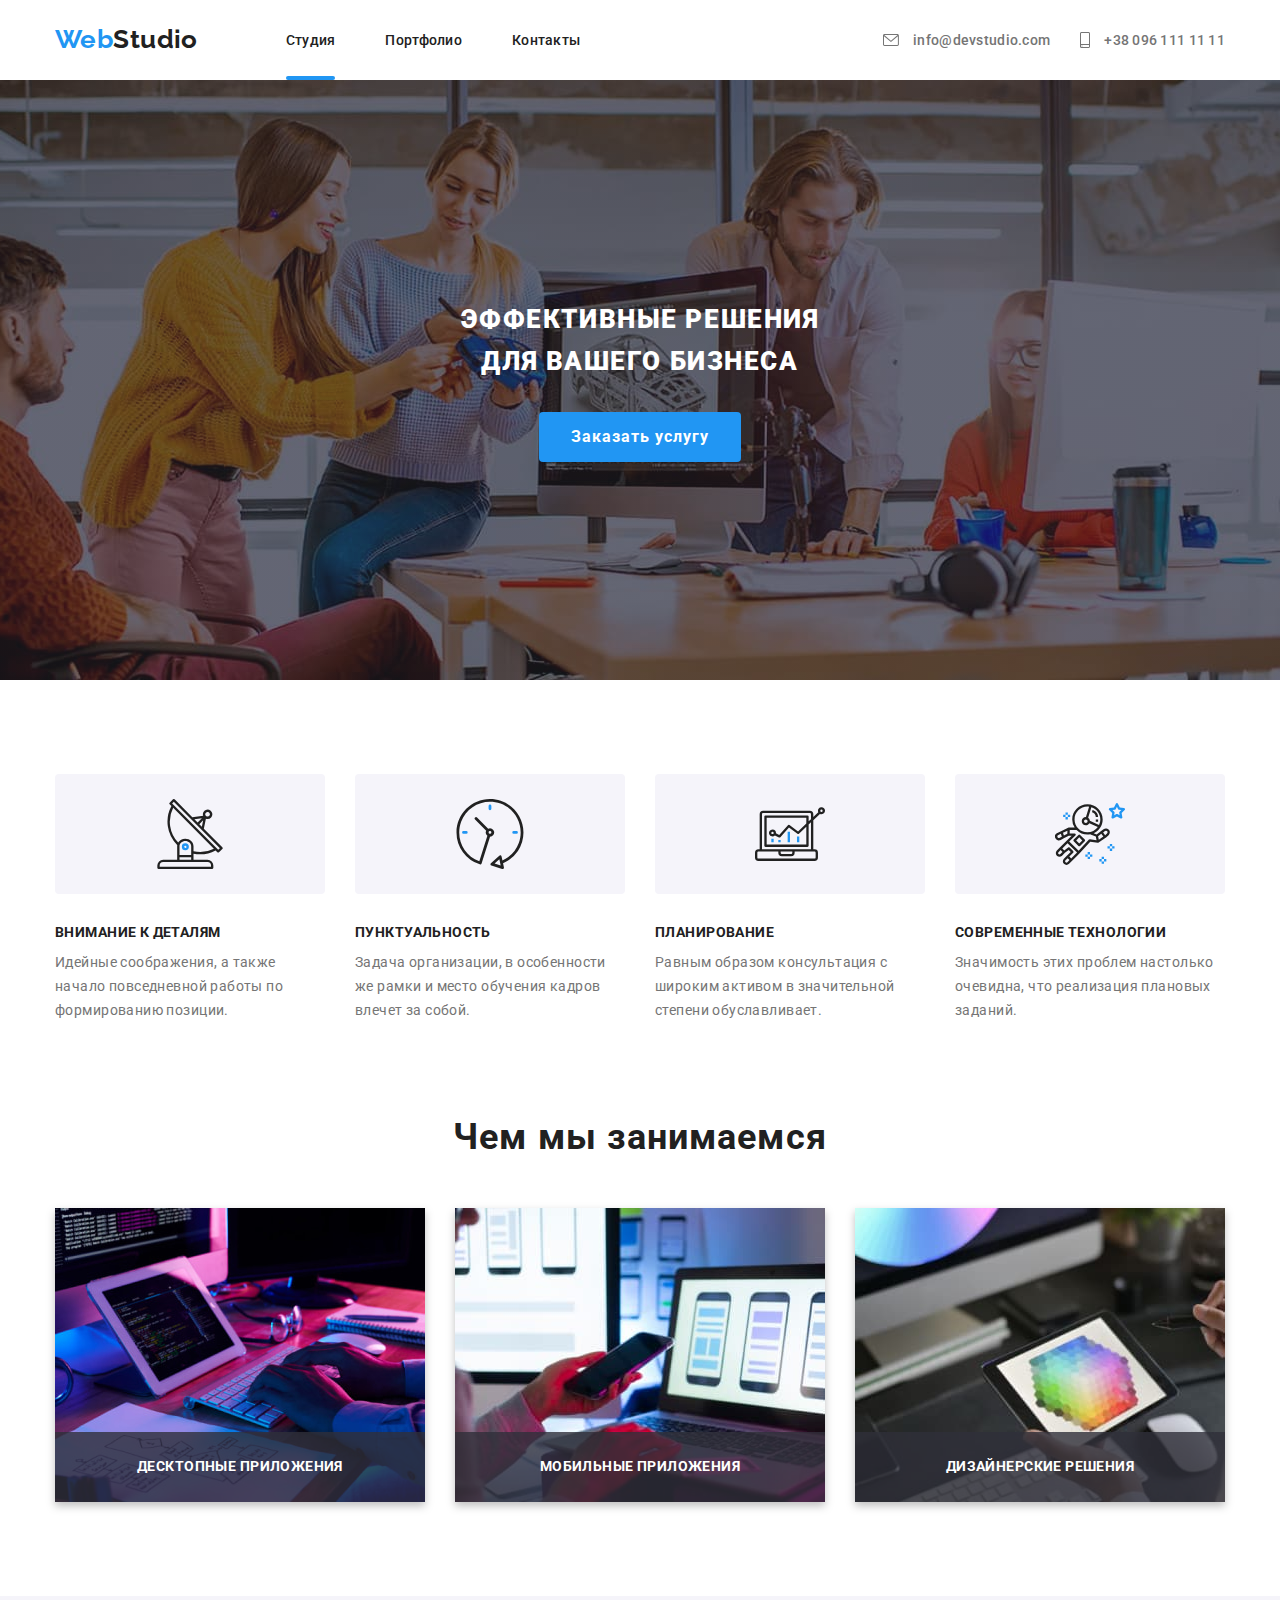
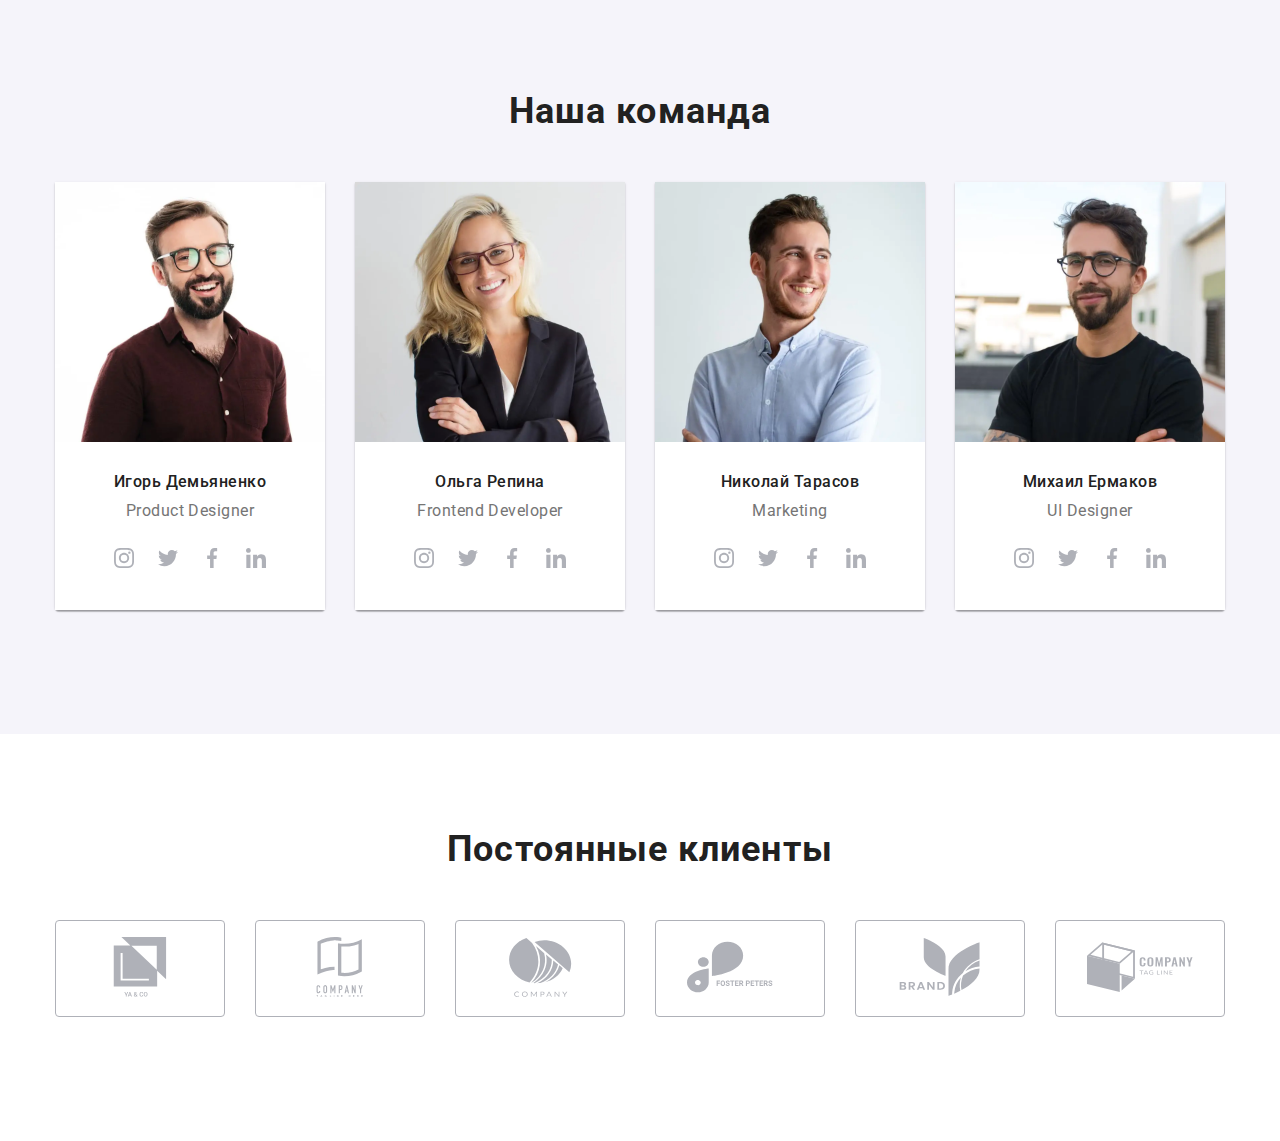
==== commit 460aa4f9: "clients complete" ====
--- a/index.html
+++ b/index.html
@@ -308,240 +308,423 @@
       </section>
 
       <!-- Team -->
-      <!-- <section class="section team">
+      <section class="section team">
         <div class="container">
           <h2 class="section__title">Наша команда</h2>
           <ul class="team-list list_zeroing">
             <li class="team-list__item">
               <div class="team-list__card">
-                <img
-                  src="./image/team/img1.jpg"
-                  alt="Фото Игорь Демьяненко"
-                  class="team-list__image"
-                />
+                <picture>
+                  <source
+                    media="(min-width:1200px )"
+                    srcset="
+                      ./image/desktop/team/img1_1200.webp    1x,
+                      ./image/desktop/team/img1_1200@2x.webp 2x
+                    "
+                    type="image/webp"
+                  />
+                  <source
+                    media="(min-width:768px )"
+                    srcset="
+                      ./image/tablet/team/img1_768.webp    1x,
+                      ./image/tablet/team/img1_768@2x.webp 2x
+                    "
+                    type="image/webp"
+                  />
+                  <source
+                    media="(max-width: 767px )"
+                    srcset="
+                      ./image/mobile/team/img1_480.webp    1x,
+                      ./image/mobile/team/img1_480@2x.webp 2x
+                    "
+                    type="image/webp"
+                  />
+                  <source
+                    media="(min-width:1200px )"
+                    srcset="
+                      ./image/desktop/team/img1_1200.jpg    1x,
+                      ./image/desktop/team/img1_1200@2x.jpg 2x
+                    "
+                  />
+                  <source
+                    media="(min-width:768px )"
+                    srcset="
+                      ./image/tablet/team/img1_768.jpg    1x,
+                      ./image/tablet/team/img1_768@2x.jpg 2x
+                    "
+                  />
+                  <source
+                    media="(max-width: 767px )"
+                    srcset="
+                      ./image/mobile/team/img1_480.jpg    1x,
+                      ./image/mobile/team/img1_480@2x.jpg 2x
+                    "
+                  />
+                  <img
+                    src="./image/mobile/team/img1_480.jpg"
+                    alt="Фото Игорь Демьяненко"
+                    class="team-list__image"
+                  />
+                </picture>
                 <div class="team-list__description">
                   <h3 class="team-list__title">Игорь Демьяненко</h3>
                   <p lang="en" class="team-list__speciality">
                     Product Designer
                   </p>
-                  <div class="team-list_social-links-position">
-                    <ul class="social-link-list list_zeroing">
-                      <li>
-                        <a href="#" class="social-link-list__item link_zeroing">
-                          <svg class="social-link-list__icon">
-                            <use href="./image/svg/sprite.svg#instagram"></use>
-                          </svg>
-                        </a>
-                      </li>
-                      <li>
-                        <a href="#" class="social-link-list__item link_zeroing">
-                          <svg class="social-link-list__icon">
-                            <use href="./image/svg/sprite.svg#twitter"></use>
-                          </svg>
-                        </a>
-                      </li>
-                      <li>
-                        <a href="#" class="social-link-list__item link_zeroing">
-                          <svg class="social-link-list__icon">
-                            <use href="./image/svg/sprite.svg#facebook"></use>
-                          </svg>
-                        </a>
-                      </li>
-                      <li>
-                        <a href="#" class="social-link-list__item link_zeroing">
-                          <svg class="social-link-list__icon">
-                            <use href="./image/svg/sprite.svg#linkedin"></use>
-                          </svg>
-                        </a>
-                      </li>
-                    </ul>
-                  </div>
+                  <ul class="social-link-list list_zeroing">
+                    <li>
+                      <a href="#" class="social-link-list__item link_zeroing">
+                        <svg class="social-link-list__icon">
+                          <use href="./image/svg/sprite.svg#instagram"></use>
+                        </svg>
+                      </a>
+                    </li>
+                    <li>
+                      <a href="#" class="social-link-list__item link_zeroing">
+                        <svg class="social-link-list__icon">
+                          <use href="./image/svg/sprite.svg#twitter"></use>
+                        </svg>
+                      </a>
+                    </li>
+                    <li>
+                      <a href="#" class="social-link-list__item link_zeroing">
+                        <svg class="social-link-list__icon">
+                          <use href="./image/svg/sprite.svg#facebook"></use>
+                        </svg>
+                      </a>
+                    </li>
+                    <li>
+                      <a href="#" class="social-link-list__item link_zeroing">
+                        <svg class="social-link-list__icon">
+                          <use href="./image/svg/sprite.svg#linkedin"></use>
+                        </svg>
+                      </a>
+                    </li>
+                  </ul>
                 </div>
               </div>
             </li>
             <li class="team-list__item">
               <div class="team-list__card">
-                <img
-                  src="./image/team/img2.jpg"
-                  alt="Фото Ольга Репина"
-                  class="team-list__image"
-                />
+                <picture>
+                  <source
+                    media="(min-width:1200px )"
+                    srcset="
+                      ./image/desktop/team/img2_1200.webp    1x,
+                      ./image/desktop/team/img2_1200@2x.webp 2x
+                    "
+                    type="image/webp"
+                  />
+                  <source
+                    media="(min-width:768px )"
+                    srcset="
+                      ./image/tablet/team/img2_768.webp    1x,
+                      ./image/tablet/team/img2_768@2x.webp 2x
+                    "
+                    type="image/webp"
+                  />
+                  <source
+                    media="(max-width: 767px )"
+                    srcset="
+                      ./image/mobile/team/img2_480.webp    1x,
+                      ./image/mobile/team/img2_480@2x.webp 2x
+                    "
+                    type="image/webp"
+                  />
+                  <source
+                    media="(min-width:1200px )"
+                    srcset="
+                      ./image/desktop/team/img2_1200.jpg    1x,
+                      ./image/desktop/team/img2_1200@2x.jpg 2x
+                    "
+                  />
+                  <source
+                    media="(min-width:768px )"
+                    srcset="
+                      ./image/tablet/team/img2_768.jpg    1x,
+                      ./image/tablet/team/img2_768@2x.jpg 2x
+                    "
+                  />
+                  <source
+                    media="(max-width: 767px )"
+                    srcset="
+                      ./image/mobile/team/img2_480.jpg    1x,
+                      ./image/mobile/team/img2_480@2x.jpg 2x
+                    "
+                  />
+
+                  <img
+                    src="./image/team/img2.jpg"
+                    alt="Фото Ольга Репина"
+                    class="team-list__image"
+                  />
+                </picture>
                 <div class="team-list__description">
                   <h3 class="team-list__title">Ольга Репина</h3>
                   <p lang="en" class="team-list__speciality">
                     Frontend Developer
                   </p>
-                  <div class="team-list_social-links-position">
-                    <ul class="social-link-list list_zeroing">
-                      <li>
-                        <a href="#" class="social-link-list__item link_zeroing">
-                          <svg class="social-link-list__icon">
-                            <use href="./image/svg/sprite.svg#instagram"></use>
-                          </svg>
-                        </a>
-                      </li>
-                      <li>
-                        <a href="#" class="social-link-list__item link_zeroing">
-                          <svg class="social-link-list__icon">
-                            <use href="./image/svg/sprite.svg#twitter"></use>
-                          </svg>
-                        </a>
-                      </li>
-                      <li>
-                        <a href="#" class="social-link-list__item link_zeroing">
-                          <svg class="social-link-list__icon">
-                            <use href="./image/svg/sprite.svg#facebook"></use>
-                          </svg>
-                        </a>
-                      </li>
-                      <li>
-                        <a href="#" class="social-link-list__item link_zeroing">
-                          <svg class="social-link-list__icon">
-                            <use href="./image/svg/sprite.svg#linkedin"></use>
-                          </svg>
-                        </a>
-                      </li>
-                    </ul>
-                  </div>
+                  <ul class="social-link-list list_zeroing">
+                    <li>
+                      <a href="#" class="social-link-list__item link_zeroing">
+                        <svg class="social-link-list__icon">
+                          <use href="./image/svg/sprite.svg#instagram"></use>
+                        </svg>
+                      </a>
+                    </li>
+                    <li>
+                      <a href="#" class="social-link-list__item link_zeroing">
+                        <svg class="social-link-list__icon">
+                          <use href="./image/svg/sprite.svg#twitter"></use>
+                        </svg>
+                      </a>
+                    </li>
+                    <li>
+                      <a href="#" class="social-link-list__item link_zeroing">
+                        <svg class="social-link-list__icon">
+                          <use href="./image/svg/sprite.svg#facebook"></use>
+                        </svg>
+                      </a>
+                    </li>
+                    <li>
+                      <a href="#" class="social-link-list__item link_zeroing">
+                        <svg class="social-link-list__icon">
+                          <use href="./image/svg/sprite.svg#linkedin"></use>
+                        </svg>
+                      </a>
+                    </li>
+                  </ul>
                 </div>
               </div>
             </li>
             <li class="team-list__item">
               <div class="team-list__card">
-                <img
-                  src="./image/team/img3.jpg"
-                  alt="Фото Николай Тарасов"
-                  class="team-list__image"
-                />
+                <picture>
+                  <source
+                    media="(min-width:1200px )"
+                    srcset="
+                      ./image/desktop/team/img3_1200.webp    1x,
+                      ./image/desktop/team/img3_1200@2x.webp 2x
+                    "
+                    type="image/webp"
+                  />
+                  <source
+                    media="(min-width:768px )"
+                    srcset="
+                      ./image/tablet/team/img3_768.webp    1x,
+                      ./image/tablet/team/img3_768@2x.webp 2x
+                    "
+                    type="image/webp"
+                  />
+                  <source
+                    media="(max-width: 767px )"
+                    srcset="
+                      ./image/mobile/team/img3_480.webp    1x,
+                      ./image/mobile/team/img3_480@2x.webp 2x
+                    "
+                    type="image/webp"
+                  />
+                  <source
+                    media="(min-width:1200px )"
+                    srcset="
+                      ./image/desktop/team/img3_1200.jpg    1x,
+                      ./image/desktop/team/img3_1200@2x.jpg 2x
+                    "
+                  />
+                  <source
+                    media="(min-width:768px )"
+                    srcset="
+                      ./image/tablet/team/img3_768.jpg    1x,
+                      ./image/tablet/team/img3_768@2x.jpg 2x
+                    "
+                  />
+                  <source
+                    media="(max-width: 767px )"
+                    srcset="
+                      ./image/mobile/team/img3_480.jpg    1x,
+                      ./image/mobile/team/img3_480@2x.jpg 2x
+                    "
+                  />
+
+                  <img
+                    src="./image/team/img3.jpg"
+                    alt="Фото Николай Тарасов"
+                    class="team-list__image"
+                  />
+                </picture>
                 <div class="team-list__description">
                   <h3 class="team-list__title">Николай Тарасов</h3>
                   <p lang="en" class="team-list__speciality">Marketing</p>
-                  <div class="team-list_social-links-position">
-                    <ul class="social-link-list list_zeroing">
-                      <li>
-                        <a href="#" class="social-link-list__item link_zeroing">
-                          <svg class="social-link-list__icon">
-                            <use href="./image/svg/sprite.svg#instagram"></use>
-                          </svg>
-                        </a>
-                      </li>
-                      <li>
-                        <a href="#" class="social-link-list__item link_zeroing">
-                          <svg class="social-link-list__icon">
-                            <use href="./image/svg/sprite.svg#twitter"></use>
-                          </svg>
-                        </a>
-                      </li>
-                      <li>
-                        <a href="#" class="social-link-list__item link_zeroing">
-                          <svg class="social-link-list__icon">
-                            <use href="./image/svg/sprite.svg#facebook"></use>
-                          </svg>
-                        </a>
-                      </li>
-                      <li>
-                        <a href="#" class="social-link-list__item link_zeroing">
-                          <svg class="social-link-list__icon">
-                            <use href="./image/svg/sprite.svg#linkedin"></use>
-                          </svg>
-                        </a>
-                      </li>
-                    </ul>
-                  </div>
+                  <ul class="social-link-list list_zeroing">
+                    <li>
+                      <a href="#" class="social-link-list__item link_zeroing">
+                        <svg class="social-link-list__icon">
+                          <use href="./image/svg/sprite.svg#instagram"></use>
+                        </svg>
+                      </a>
+                    </li>
+                    <li>
+                      <a href="#" class="social-link-list__item link_zeroing">
+                        <svg class="social-link-list__icon">
+                          <use href="./image/svg/sprite.svg#twitter"></use>
+                        </svg>
+                      </a>
+                    </li>
+                    <li>
+                      <a href="#" class="social-link-list__item link_zeroing">
+                        <svg class="social-link-list__icon">
+                          <use href="./image/svg/sprite.svg#facebook"></use>
+                        </svg>
+                      </a>
+                    </li>
+                    <li>
+                      <a href="#" class="social-link-list__item link_zeroing">
+                        <svg class="social-link-list__icon">
+                          <use href="./image/svg/sprite.svg#linkedin"></use>
+                        </svg>
+                      </a>
+                    </li>
+                  </ul>
                 </div>
               </div>
             </li>
             <li class="team-list__item">
               <div class="team-list__card">
-                <img
-                  src="./image/team/img4.jpg"
-                  alt="Фото Михаил Ермаков"
-                  class="team-list__image"
-                />
+                <picture>
+                  <source
+                    media="(min-width:1200px )"
+                    srcset="
+                      ./image/desktop/team/img4_1200.webp    1x,
+                      ./image/desktop/team/img4_1200@2x.webp 2x
+                    "
+                    type="image/webp"
+                  />
+                  <source
+                    media="(min-width:768px )"
+                    srcset="
+                      ./image/tablet/team/img4_768.webp    1x,
+                      ./image/tablet/team/img4_768@2x.webp 2x
+                    "
+                    type="image/webp"
+                  />
+                  <source
+                    media="(max-width: 767px )"
+                    srcset="
+                      ./image/mobile/team/img4_480.webp    1x,
+                      ./image/mobile/team/img4_480@2x.webp 2x
+                    "
+                    type="image/webp"
+                  />
+                  <source
+                    media="(min-width:1200px )"
+                    srcset="
+                      ./image/desktop/team/img4_1200.jpg    1x,
+                      ./image/desktop/team/img4_1200@2x.jpg 2x
+                    "
+                  />
+                  <source
+                    media="(min-width:768px )"
+                    srcset="
+                      ./image/tablet/team/img4_768.jpg    1x,
+                      ./image/tablet/team/img4_768@2x.jpg 2x
+                    "
+                  />
+                  <source
+                    media="(max-width: 767px )"
+                    srcset="
+                      ./image/mobile/team/img4_480.jpg    1x,
+                      ./image/mobile/team/img4_480@2x.jpg 2x
+                    "
+                  />
+
+                  <img
+                    src="./image/team/img4.jpg"
+                    alt="Фото Михаил Ермаков"
+                    class="team-list__image"
+                  />
+                </picture>
                 <div class="team-list__description">
                   <h3 class="team-list__title">Михаил Ермаков</h3>
                   <p lang="en" class="team-list__speciality">UI Designer</p>
-                  <div class="team-list_social-links-position">
-                    <ul class="social-link-list list_zeroing">
-                      <li>
-                        <a href="#" class="social-link-list__item link_zeroing">
-                          <svg class="social-link-list__icon">
-                            <use href="./image/svg/sprite.svg#instagram"></use>
-                          </svg>
-                        </a>
-                      </li>
-                      <li>
-                        <a href="#" class="social-link-list__item link_zeroing">
-                          <svg class="social-link-list__icon">
-                            <use href="./image/svg/sprite.svg#twitter"></use>
-                          </svg>
-                        </a>
-                      </li>
-                      <li>
-                        <a href="#" class="social-link-list__item link_zeroing">
-                          <svg class="social-link-list__icon">
-                            <use href="./image/svg/sprite.svg#facebook"></use>
-                          </svg>
-                        </a>
-                      </li>
-                      <li>
-                        <a href="#" class="social-link-list__item link_zeroing">
-                          <svg class="social-link-list__icon">
-                            <use href="./image/svg/sprite.svg#linkedin"></use>
-                          </svg>
-                        </a>
-                      </li>
-                    </ul>
-                  </div>
+                  <ul class="social-link-list list_zeroing">
+                    <li>
+                      <a href="#" class="social-link-list__item link_zeroing">
+                        <svg class="social-link-list__icon">
+                          <use href="./image/svg/sprite.svg#instagram"></use>
+                        </svg>
+                      </a>
+                    </li>
+                    <li>
+                      <a href="#" class="social-link-list__item link_zeroing">
+                        <svg class="social-link-list__icon">
+                          <use href="./image/svg/sprite.svg#twitter"></use>
+                        </svg>
+                      </a>
+                    </li>
+                    <li>
+                      <a href="#" class="social-link-list__item link_zeroing">
+                        <svg class="social-link-list__icon">
+                          <use href="./image/svg/sprite.svg#facebook"></use>
+                        </svg>
+                      </a>
+                    </li>
+                    <li>
+                      <a href="#" class="social-link-list__item link_zeroing">
+                        <svg class="social-link-list__icon">
+                          <use href="./image/svg/sprite.svg#linkedin"></use>
+                        </svg>
+                      </a>
+                    </li>
+                  </ul>
                 </div>
               </div>
             </li>
           </ul>
         </div>
-      </section> -->
+      </section>
 
       <!-- Regular client -->
-      <!-- <section class="section clients">
+      <section class="section clients">
         <div class="container">
           <h2 class="section__title">Постоянные клиенты</h2>
           <ul class="client-list list_zeroing">
-            <li>
-              <a href="#" class="client-list__item link_zeroing">
+            <li class="client-list__item">
+              <a href="#" class=" link_zeroing">
                 <svg class="client-list__icon">
                   <use href="./image/svg/sprite.svg#client_1"></use>
                 </svg>
               </a>
             </li>
-            <li>
-              <a href="#" class="client-list__item link_zeroing">
+            <li class="client-list__item">
+              <a href="#" class="link_zeroing">
                 <svg class="client-list__icon">
                   <use href="./image/svg/sprite.svg#client_2"></use>
                 </svg>
               </a>
             </li>
-            <li>
-              <a href="#" class="client-list__item link_zeroing">
+            <li class="client-list__item">
+              <a href="#" class="link_zeroing">
                 <svg class="client-list__icon">
                   <use href="./image/svg/sprite.svg#client_3"></use>
                 </svg>
               </a>
             </li>
-            <li>
-              <a href="#" class="client-list__item link_zeroing">
+            <li class="client-list__item">
+              <a href="#" class="link_zeroing">
                 <svg class="client-list__icon">
                   <use href="./image/svg/sprite.svg#client_4"></use>
                 </svg>
               </a>
             </li>
-            <li>
-              <a href="#" class="client-list__item link_zeroing">
+            <li class="client-list__item">
+              <a href="#" class="link_zeroing">
                 <svg class="client-list__icon">
                   <use href="./image/svg/sprite.svg#client_5"></use>
                 </svg>
               </a>
             </li>
-            <li>
-              <a href="#" class="client-list__item link_zeroing">
+            <li class="client-list__item">
+              <a href="#" class="link_zeroing">
                 <svg class="client-list__icon">
                   <use href="./image/svg/sprite.svg#client_6"></use>
                 </svg>
@@ -549,7 +732,7 @@
             </li>
           </ul>
         </div>
-      </section> -->
+      </section>
     </main>
 
     <!-- Footer -->
--- a/css/main.min.css
+++ b/css/main.min.css
@@ -1 +1 @@
-:root{--primary-text-color: #757575;--primary-white-color: #ffffff;--accent-color: #2196f3;--title-color: #212121;--standard-clearance: 30px;--primary-svg-color: #afb1b8;--transition-duration-and-funk: 250ms cubic-bezier(0.4, 0, 0.2, 1)}.hidden-title{position:absolute;white-space:nowrap;width:1px;height:1px;overflow:hidden;border:0;padding:0;clip:rect(0 0 0 0);clip-path:inset(50%);margin:-1px}h1,h2,h3,h4,p{margin:0}.list_zeroing{list-style:none;padding-left:0;margin:0}.link_zeroing{text-decoration:none}body{background-color:#fff;color:var(--primary-text-color);font-family:"Roboto",sans-serif;font-size:14px;letter-spacing:.03em}.section__title{margin-bottom:50px;font-size:36px;line-height:1.17;text-align:center;letter-spacing:.03em;color:var(--title-color)}@media screen and (max-width: 1199px){.section{padding-bottom:60px;padding-top:60px}}@media screen and (min-width: 1200px){.section{padding-bottom:94px;padding-top:94px}}.container{padding-left:15px;padding-right:15px}@media screen and (min-width: 480px){.container{width:480px;margin:0 auto}}@media screen and (min-width: 768px){.container{width:768px}}@media screen and (min-width: 1200px){.container{width:1200px}}.button{font-weight:700;font-size:16px;line-height:1.875;letter-spacing:.06em;text-align:center;padding:10px 32px;cursor:pointer;color:var(--primary-white-color);background-color:var(--accent-color);box-shadow:0 0 0 rgba(0,0,0,.15);border:none;border-radius:4px;transition:background-color var(--transition-duration-and-funk),box-shadow var(--transition-duration-and-funk)}.button:hover,.button:focus{background-color:#188ce8;box-shadow:0 4px 4px rgba(0,0,0,.15)}.logo{display:block;font-family:"Raleway",sans-serif;font-weight:700}.logo_color{color:var(--accent-color)}@media screen and (max-width: 1199px){.logo{font-size:24px;line-height:1.1666666667;padding:16px 0}}@media screen and (min-width: 768px){.logo{padding:26px 0}}@media screen and (min-width: 1200px){.logo{font-size:26px;line-height:1.1923076923;padding:24px 0 25px}}@media screen and (max-width: 768){.mobile-menu{position:fixed;top:-100%;left:0;height:100%;width:100%;z-index:100;background-color:var(--primary-white-color);transition:top var(--transition-duration-and-funk)}.mobile-menu.is-open{top:0}.mobile-menu__container{height:100%;position:relative;padding:48px 40px;display:flex;flex-direction:column;justify-content:space-between}.mobile-menu__close-btn{position:absolute;top:10px;right:15px;width:40px;height:40px;padding:0;line-height:0;background-color:rgba(0,0,0,0);border:none}.mobile-nav-list,.mobile-contacts-list,.mobile-social-list{font-weight:500}.mobile-nav-list__item:not(:last-child),.mobile-contacts-list__item:not(:last-child){margin-bottom:32px}.mobile-nav-list__item:hover>.mobile-nav-list__anchor,.mobile-nav-list__item:focus>.mobile-nav-list__anchor{color:var(--accent-color)}.mobile-nav-list__anchor{font-size:40px;line-height:1.175;letter-spacing:.02em;color:var(--title-color)}.mobile-contacts-list{margin-bottom:64px}.mobile-contacts-list__contact{font-size:24px;line-height:1.1666666667;letter-spacing:.02em;color:inherit}.mobile-contacts-list__contact[href^="tel:"]{font-size:34px;line-height:1.1764705882;color:var(--accent-color)}.mobile-social-list{display:flex}.mobile-social-list__anchor{font-size:18px;line-height:1.2222222222;letter-spacing:.02em;color:var(--accent-color)}.mobile-social-list__item:not(:last-child){margin-right:10px}.mobile-social-list__item:not(:last-child)::after{content:"";border-right:1px solid rgba(33,33,33,.2);margin-left:10px}}.mobile-menu{position:fixed;top:-100%;left:0;height:100%;width:100%;z-index:100;background-color:var(--primary-white-color);transition:top var(--transition-duration-and-funk)}.mobile-menu.is-open{top:0}.mobile-menu__container{height:100%;position:relative;padding:48px 40px;display:flex;flex-direction:column;justify-content:space-between}.mobile-menu__close-btn{position:absolute;top:10px;right:15px;width:40px;height:40px;padding:0;line-height:0;background-color:rgba(0,0,0,0);border:none}.mobile-nav-list,.mobile-contacts-list,.mobile-social-list{font-weight:500}.mobile-nav-list__item:not(:last-child),.mobile-contacts-list__item:not(:last-child){margin-bottom:32px}.mobile-nav-list__item:hover>.mobile-nav-list__anchor,.mobile-nav-list__item:focus>.mobile-nav-list__anchor{color:var(--accent-color)}.mobile-nav-list__anchor{font-size:40px;line-height:1.175;letter-spacing:.02em;color:var(--title-color)}.mobile-contacts-list{margin-bottom:64px}.mobile-contacts-list__contact{font-size:24px;line-height:1.1666666667;letter-spacing:.02em;color:inherit}.mobile-contacts-list__contact[href^="tel:"]{font-size:34px;line-height:1.1764705882;color:var(--accent-color)}.mobile-social-list{display:flex}.mobile-social-list__anchor{font-size:18px;line-height:1.2222222222;letter-spacing:.02em;color:var(--accent-color)}.mobile-social-list__item:not(:last-child){margin-right:10px}.mobile-social-list__item:not(:last-child)::after{content:"";border-right:1px solid rgba(33,33,33,.2);margin-left:10px}.page-header-container,.site-nav,.site-nav-list{display:flex;align-items:center}.header-logo{color:var(--title-color);margin-right:88px}.site-nav-list__item{position:relative}.site-nav-list__item:not(:last-child){margin-right:50px}.site-nav-list__item_flag::after{position:absolute;left:0;bottom:0;content:"";width:100%;height:4px;border-radius:2px;background:var(--accent-color)}.site-nav-list__anchor{display:block;padding:32px 0;color:var(--title-color);font-weight:500;font-size:14px;line-height:1.1428571429;letter-spacing:.02em;transition:color var(--transition-duration-and-funk)}.site-nav-list__anchor:focus,.site-nav-list__anchor:hover{color:var(--accent-color)}.contacts-list{margin-left:auto;display:flex}.contacts-list__contact{display:flex;align-items:center;font-weight:500;letter-spacing:.02em;color:var(--primary-text-color);fill:var(--primary-text-color);transition:color var(--transition-duration-and-funk),fill var(--transition-duration-and-funk)}.contacts-list__contact:hover,.contacts-list__contact:focus{color:var(--accent-color);fill:var(--accent-color)}@media screen and (max-width: 1199px){.contacts-list{flex-direction:column}.contacts-list__icon{margin-right:8px}.contacts-list__contact{font-size:12px;line-height:1.1716666667}.contacts-list__contact[href^="mailto:"]>.contacts-list__icon{width:14px;height:10px}.contacts-list__contact[href^="tel:"]>.contacts-list__icon{width:10px;height:14px}.contacts-list__item:not(:last-child){margin-bottom:10px}}@media screen and (min-width: 1200px){.contacts-list__icon{margin-right:14px}.contacts-list__contact{font-size:14px;line-height:1.1428571429}.contacts-list__contact[href^="mailto:"]>.contacts-list__icon{width:16px;height:12px}.contacts-list__contact[href^="tel:"]>.contacts-list__icon{width:10px;height:16px}.contacts-list__item:not(:last-child){margin-right:var(--standard-clearance)}}@media screen and (max-width: 767px){.site-nav-list{display:none}.contacts-list{display:none}.mobile-menu-open{background-color:rgba(0,0,0,0);border:none;padding:0;line-height:0}.page-header-container{justify-content:space-between}}@media screen and (min-width: 768px){.mobile-menu-open{display:none}}.footer{padding:60px 0;background-color:#2f303a;color:var(--primary-white-color)}.footer>.container{display:flex}.footer>.container>div:first-child{margin-right:70px}.footer-logo{color:inherit;padding:0;margin-bottom:20px}.footer__title{margin-bottom:20px;font-size:14px;font-weight:700;line-height:1.14;text-transform:uppercase}.address{display:flex;flex-direction:column;font-style:normal;line-height:1.71}.address__item:not(:last-child){margin-bottom:9px}.address__contact{color:rgba(255,255,255,.6)}.social-links-position{margin-right:93px}.social-link-list__item.social-link-list__item_futer-colors{background-color:rgba(255,255,255,.1);fill:var(--primary-white-color)}.mailing-form{display:flex}.mailing-form__input{min-width:358px;height:50px;padding-left:16px;margin-right:12px;background-color:rgba(0,0,0,0);border:1px solid rgba(255,255,255,.3);filter:drop-shadow(0px 4px 4px rgba(0, 0, 0, 0.15));border-radius:4px;color:var(--primary-white-color)}.mailing-form__input::placeholder{font-weight:400;font-size:16px;line-height:1.25;color:rgba(255,255,255,.6)}.mailing-form__submit-button{display:flex;align-items:center;padding:10px 30px}.mailing-form__submit-icon{height:24px;width:24px;margin-left:10px;fill:var(--primary-white-color)}.section.hero{padding:0}.hero{display:flex;flex-direction:column;justify-content:center;align-items:center;max-width:480px;height:400px;text-align:center;background-image:linear-gradient(rgba(47, 48, 58, 0.4), rgba(47, 48, 58, 0.4)),url(../../../image/mobile/heroImg_480.jpg),linear-gradient(#c4c4c4, #c4c4c4);background-position:center;background-repeat:no-repeat;background-size:cover}.hero__title{margin-bottom:var(--standard-clearance);font-weight:900;font-size:26px;line-height:1.6153846154;text-align:center;letter-spacing:.06em;text-transform:uppercase;color:var(--primary-white-color)}@media screen and (min-width: 1200px){.hero{height:600px;max-width:1600px;margin:0 auto;background-image:linear-gradient(rgba(47, 48, 58, 0.4), rgba(47, 48, 58, 0.4)),url(../../../image/desktop/hero/heroImg_1200.jpg),linear-gradient(#c4c4c4, #c4c4c4)}}@media screen and (min-width: 1200px)and (min-device-pixel-ratio: 2),screen and (min-width: 1200px)and (min-resolution: 192dpi),screen and (min-width: 1200px)and (min-resolution: 2dppx){.hero{background-image:linear-gradient(rgba(47, 48, 58, 0.4), rgba(47, 48, 58, 0.4)),url("../../../image/desktop/hero/heroImg_1200@2x.jpg"),linear-gradient(#c4c4c4, #c4c4c4)}}@media screen and (max-width: 1199px){.hero{max-width:768px;height:400px;margin:0 auto;text-align:center;background-image:linear-gradient(rgba(47, 48, 58, 0.4), rgba(47, 48, 58, 0.4)),url(../../../image/tablet/hero/heroImg_768.jpg),linear-gradient(#c4c4c4, #c4c4c4)}}@media screen and (max-width: 1199px)and (min-device-pixel-ratio: 2),screen and (max-width: 1199px)and (min-resolution: 192dpi),screen and (max-width: 1199px)and (min-resolution: 2dppx){.hero{background-image:linear-gradient(rgba(47, 48, 58, 0.4), rgba(47, 48, 58, 0.4)),url("../../../image/tablet/hero/heroImg_768@2x.jpg"),linear-gradient(#c4c4c4, #c4c4c4)}}@media screen and (max-width: 767px){.hero{max-width:480px;height:400px;margin:0 auto;text-align:center;background-image:linear-gradient(rgba(47, 48, 58, 0.4), rgba(47, 48, 58, 0.4)),url(../../../image/mobile/hero/heroImg_480.jpg),linear-gradient(#c4c4c4, #c4c4c4)}}@media screen and (max-width: 767px)and (min-device-pixel-ratio: 2),screen and (max-width: 767px)and (min-resolution: 192dpi),screen and (max-width: 767px)and (min-resolution: 2dppx){.hero{background-image:linear-gradient(rgba(47, 48, 58, 0.4), rgba(47, 48, 58, 0.4)),url("../../../image/mobile/hero/heroImg_480@2x.jpg"),linear-gradient(#c4c4c4, #c4c4c4)}}.features-list__image-box{display:flex;justify-content:center;align-items:center;height:120px;background:#f5f4fa;border-radius:4px;margin-bottom:var(--standard-clearance)}.features-list__image{margin:auto;display:block;width:70px;height:70px}.features-list__title{color:var(--title-color);font-size:14px;line-height:1.1428571429;text-transform:uppercase;margin-bottom:10px}.features-list__text{line-height:1.7142857143}@media screen and (max-width: 767px){.features-list__item:not(:last-child){margin-bottom:var(--standard-clearance)}}@media screen and (min-width: 768px){.features-list{display:flex;flex-wrap:wrap;margin-right:calc(-1*var(--standard-clearance));margin-bottom:0}.features-list__item{flex-basis:calc(50% - var(--standard-clearance));margin-right:var(--standard-clearance);margin-bottom:0}}@media screen and (min-width: 1200px){.features-list__item{flex-basis:calc(25% - var(--standard-clearance));margin-right:var(--standard-clearance);margin-bottom:0}}@media screen and (max-width: 1199px){.section.skills{display:none}}@media screen and (min-width: 1200px){.section.skills{padding-top:0}.skill-list{display:flex;flex-wrap:wrap;margin-right:calc(-1*var(--standard-clearance));margin-bottom:calc(-1*var(--standard-clearance))}.skill-list__item{flex-basis:calc(33.3333333333% - var(--standard-clearance));margin-right:var(--standard-clearance);margin-bottom:var(--standard-clearance)}.skill-list__box{position:relative}.skill-list__image-box{display:block;max-width:100%;filter:drop-shadow(0px 4px 4px rgba(0, 0, 0, 0.25))}.skill-list__description-box{position:absolute;width:100%;left:0;bottom:0;line-height:1.14;text-align:center;text-transform:uppercase;color:var(--primary-white-color);padding:27px;background:rgba(47,48,58,.8)}.skill-list__description{font-size:inherit}}.team{padding-top:94px;background:#f5f4fa}.team-list{display:flex;flex-wrap:wrap;margin-right:calc(-1*var(--standard-clearance));margin-bottom:0}.team-list__item{flex-basis:calc(25% - var(--standard-clearance));margin-right:var(--standard-clearance);margin-bottom:var(--standard-clearance)}.team-list__card{line-height:1.19;text-align:center;letter-spacing:.03em;box-shadow:0px 1px 3px rgba(0,0,0,.12),0px 1px 1px rgba(0,0,0,.14),0px 2px 1px rgba(0,0,0,.2);border-radius:0px 0px 4px 4px}.team-list__image{display:block;max-width:100%}.team-list__description{padding:30px 0;background-color:var(--primary-white-color)}.team-list__title{color:var(--title-color);font-size:16px;font-weight:500;margin-bottom:10px}.team-list__speshiality{font-size:16px;margin-bottom:30px}.team-list_social-links-position{margin:16px 32px 0}.social-link-list{display:flex;margin-right:-10px}.social-link-list__icon{margin:12px;height:20px;width:20px}.social-link-list__item{display:flex;justify-content:center;align-items:center;--diametr: 44px;border-radius:50%;width:var(--diametr);height:var(--diametr);margin-right:10px;fill:var(--primary-svg-color);transition:background-color var(--transition-duration-and-funk),fill var(--transition-duration-and-funk)}.social-link-list__item:hover,.social-link-list__item:focus{background-color:var(--accent-color);fill:var(--primary-white-color)}.client-list{display:flex;margin-right:calc(-1*var(--standard-clearance))}.client-list__item{display:flex;justify-content:center;align-items:center;margin-right:var(--standard-clearance);width:170px;height:92px;border:1px solid var(--primary-svg-color);border-radius:4px;fill:var(--primary-svg-color);transition:fill var(--transition-duration-and-funk),border-color var(--transition-duration-and-funk)}.client-list__item:focus,.client-list__item:hover{fill:var(--accent-color);border-color:var(--accent-color)}.client-list__icon{width:106px;height:60px}.portfolio>.header{border-bottom:1px solid #ececec}.filter-list{display:flex;justify-content:center;margin-bottom:50px}.filter-list>.item:not(:last-child){margin-right:8px}.filter-list .button{padding:6px 22px;background-color:#f5f4fa;color:var(--title-color);font-weight:500;line-height:1.6;white-space:nowrap;border:0;box-shadow:none;transition:background-color var(--transition-duration-and-funk),color var(--transition-duration-and-funk),box-shadow var(--transition-duration-and-funk)}.filter-list .button:focus,.filter-list .button:hover{background-color:var(--accent-color);color:var(--primary-white-color);cursor:pointer;box-shadow:0px 3px 1px rgba(0,0,0,.1),0px 1px 2px rgba(0,0,0,.08),0px 2px 2px rgba(0,0,0,.12)}.work-list{display:flex;flex-wrap:wrap;margin-right:calc(-1*var(--standard-clearance));margin-bottom:0}.work-list .item{flex-basis:calc(33.3333333333% - var(--standard-clearance));margin-right:var(--standard-clearance);margin-bottom:var(--standard-clearance)}.work-list .title{margin-bottom:4px;color:var(--title-color);font-size:18px;line-height:2;letter-spacing:.06em}.work-list .works-filter{font-size:16px;line-height:1.88}.work-description{padding:20px 24px;border:1px solid #eee}.work-card{cursor:pointer;transition:box-shadow var(--transition-duration-and-funk)}.work-card:hover,.work-card:focus{box-shadow:0px 1px 1px rgba(0,0,0,.12),0px 4px 4px rgba(0,0,0,.06),1px 4px 6px rgba(0,0,0,.16)}.work-img-thumb{position:relative;overflow:hidden}.work-img-thumb>img{display:block;max-width:100%}.overlay{position:absolute;display:flex;align-items:center;background-color:rgba(33,150,243,.9);color:var(--primary-white-color);font-weight:400;font-size:18px;line-height:1.56;padding:24px;min-height:100%;transition:transform var(--transition-duration-and-funk)}.work-card:hover .overlay,.work-card:focus .overlay{transform:translateY(-100%)}.backdrop{position:fixed;top:0;left:0;width:100%;height:100%;z-index:100;background-color:rgba(0,0,0,.2);transition:opacity 1000ms linear,visibility 1000ms linear}.backdrop.is-hidden{opacity:0;visibility:hidden;pointer-events:none}.modal{position:absolute;top:50%;left:50%;padding:40px;transform:translate(-50%, -50%);background:#fff;box-shadow:0px 1px 3px rgba(0,0,0,.12),0px 1px 1px rgba(0,0,0,.14),0px 2px 1px rgba(0,0,0,.2);border-radius:4px}.backdrop.is-hidden>.modal{animation-name:none}@media screen and (min-width: 1200px){.modal{min-width:528px;min-height:581px}}@media screen and (max-width: 1199px){.modal{width:calc(100% - 30px);max-width:450px}}.modal-close-button{position:absolute;top:8px;right:8px;height:30px;width:30px;display:flex;justify-content:center;align-items:center;background-color:rgba(0,0,0,0);padding:0;border-radius:50%;border:1px solid rgba(0,0,0,.1);cursor:pointer;transform:fill var(--transition-duration-and-funk)}.modal-close-button :focus,.modal-close-button :hover{fill:var(--accent-color)}@keyframes modal-animate-open{0%{transform:translate(-50%, -50%) scale(0.2)}60%{transform:translate(-50%, -50%) scale(1.07)}70%{transform:translate(-50%, -50%) scale(0.95)}80%{transform:translate(-50%, -50%) scale(1.02)}90%{transform:translate(-50%, -50%) scale(0.98)}100%{transform:translate(-50%, -50%) scale(1)}}.modal__title{font-weight:700;font-size:20px;text-align:center;letter-spacing:.03em;margin-bottom:12px;color:var(--title-color)}@media screen and (max-width: 1199px){.modal__title{line-height:1.5}}@media screen and (min-width: 1200px){.modal__title{line-height:1.15}}.modal>.service-order-form{display:flex;flex-direction:column}.service-order-form__field{margin-bottom:10px}.service-order-form__description{font-size:12px;line-height:1.17;letter-spacing:.01em;display:block;margin-bottom:4px}.service-order-form__input{width:100%;height:40px;padding-left:42px;color:var(--title-color);font-size:16px;border:1px solid rgba(33,33,33,.2);border-radius:4px;outline:none;transition:border-color var(--transition-duration-and-funk)}.input-wrapper{display:block;position:relative}.service-order-form__field>.input-wrapper .input-icon{position:absolute;top:50%;left:12px;transform:translateY(-50%);display:block;width:18px;height:18px;transition:fill var(--transition-duration-and-funk)}.service-order-form__input:focus{border-color:var(--accent-color)}.service-order-form__input:focus+span>.input-icon{fill:var(--accent-color)}.field-message{height:120px;width:100%;padding:10px 16px;resize:none;outline:none;border:1px solid rgba(33,33,33,.2);border-radius:4px;color:var(--title-color);font-size:16px;transition:border-color var(--transition-duration-and-funk)}.field-message::placeholder{font-size:14px;line-height:1.14;letter-spacing:.01em;color:rgba(117,117,117,.5)}.field-message:focus{border-color:var(--accent-color)}.check-deskription{display:flex;align-items:center;justify-content:center;font-size:14px;line-height:1.71;cursor:pointer;margin-bottom:30px}@media screen and (max-width: 1199px){.check-deskription{font-size:12px;line-height:1.1666666667}}@media screen and (min-width: 1200px){.check-deskription{font-size:14px;line-height:1.7142857143}}.terms_of_agreement-link{color:var(--accent-color)}.check-deskription::before{display:block;width:16px;height:15px;margin-right:7px;content:"";background-image:url("../image/svg/checkbox/not_checked.svg");background-repeat:no-repeat}.form-check:checked+.check-deskription::before{background-image:url("../image/svg/checkbox/checked.svg")}.service-order-form>.button{align-self:center;min-width:200px}/*# sourceMappingURL=main.min.css.map */+:root{--primary-text-color: #757575;--primary-white-color: #ffffff;--accent-color: #2196f3;--title-color: #212121;--standard-clearance: 30px;--primary-svg-color: #afb1b8;--transition-duration-and-funk: 250ms cubic-bezier(0.4, 0, 0.2, 1)}.hidden-title{position:absolute;white-space:nowrap;width:1px;height:1px;overflow:hidden;border:0;padding:0;clip:rect(0 0 0 0);clip-path:inset(50%);margin:-1px}h1,h2,h3,h4,p{margin:0}.list_zeroing{list-style:none;padding-left:0;margin:0}.link_zeroing{text-decoration:none}body{background-color:#fff;color:var(--primary-text-color);font-family:"Roboto",sans-serif;font-size:14px;letter-spacing:.03em}.section__title{text-align:center;letter-spacing:.03em;color:var(--title-color)}@media screen and (max-width: 1199px){.section{padding-top:60px;padding-bottom:60px}.section__title{margin-bottom:30px;font-size:28px;line-height:1.1785714286}}@media screen and (min-width: 1200px){.section{padding-top:94px;padding-bottom:94px}.section__title{margin-bottom:50px;font-size:36px;line-height:1.17}}.container{padding-left:15px;padding-right:15px}@media screen and (min-width: 480px){.container{width:480px;margin:0 auto}}@media screen and (min-width: 768px){.container{width:768px}}@media screen and (min-width: 1200px){.container{width:1200px}}.button{font-weight:700;font-size:16px;line-height:1.875;letter-spacing:.06em;text-align:center;padding:10px 32px;cursor:pointer;color:var(--primary-white-color);background-color:var(--accent-color);box-shadow:0 0 0 rgba(0,0,0,.15);border:none;border-radius:4px;transition:background-color var(--transition-duration-and-funk),box-shadow var(--transition-duration-and-funk)}.button:hover,.button:focus{background-color:#188ce8;box-shadow:0 4px 4px rgba(0,0,0,.15)}.logo{display:block;font-family:"Raleway",sans-serif;font-weight:700}.logo_color{color:var(--accent-color)}@media screen and (max-width: 1199px){.logo{font-size:24px;line-height:1.1666666667;padding:16px 0}}@media screen and (min-width: 768px){.logo{padding:26px 0}}@media screen and (min-width: 1200px){.logo{font-size:26px;line-height:1.1923076923;padding:24px 0 25px}}@media screen and (max-width: 768){.mobile-menu{position:fixed;top:-100%;left:0;height:100%;width:100%;z-index:100;background-color:var(--primary-white-color);transition:top var(--transition-duration-and-funk)}.mobile-menu.is-open{top:0}.mobile-menu__container{height:100%;position:relative;padding:48px 40px;display:flex;flex-direction:column;justify-content:space-between}.mobile-menu__close-btn{position:absolute;top:10px;right:15px;width:40px;height:40px;padding:0;line-height:0;background-color:rgba(0,0,0,0);border:none}.mobile-nav-list,.mobile-contacts-list,.mobile-social-list{font-weight:500}.mobile-nav-list__item:not(:last-child),.mobile-contacts-list__item:not(:last-child){margin-bottom:32px}.mobile-nav-list__item:hover>.mobile-nav-list__anchor,.mobile-nav-list__item:focus>.mobile-nav-list__anchor{color:var(--accent-color)}.mobile-nav-list__anchor{font-size:40px;line-height:1.175;letter-spacing:.02em;color:var(--title-color)}.mobile-contacts-list{margin-bottom:64px}.mobile-contacts-list__contact{font-size:24px;line-height:1.1666666667;letter-spacing:.02em;color:inherit}.mobile-contacts-list__contact[href^="tel:"]{font-size:34px;line-height:1.1764705882;color:var(--accent-color)}.mobile-social-list{display:flex}.mobile-social-list__anchor{font-size:18px;line-height:1.2222222222;letter-spacing:.02em;color:var(--accent-color)}.mobile-social-list__item:not(:last-child){margin-right:10px}.mobile-social-list__item:not(:last-child)::after{content:"";border-right:1px solid rgba(33,33,33,.2);margin-left:10px}}.mobile-menu{position:fixed;top:-100%;left:0;height:100%;width:100%;z-index:100;background-color:var(--primary-white-color);transition:top var(--transition-duration-and-funk)}.mobile-menu.is-open{top:0}.mobile-menu__container{height:100%;position:relative;padding:48px 40px;display:flex;flex-direction:column;justify-content:space-between}.mobile-menu__close-btn{position:absolute;top:10px;right:15px;width:40px;height:40px;padding:0;line-height:0;background-color:rgba(0,0,0,0);border:none}.mobile-nav-list,.mobile-contacts-list,.mobile-social-list{font-weight:500}.mobile-nav-list__item:not(:last-child),.mobile-contacts-list__item:not(:last-child){margin-bottom:32px}.mobile-nav-list__item:hover>.mobile-nav-list__anchor,.mobile-nav-list__item:focus>.mobile-nav-list__anchor{color:var(--accent-color)}.mobile-nav-list__anchor{font-size:40px;line-height:1.175;letter-spacing:.02em;color:var(--title-color)}.mobile-contacts-list{margin-bottom:64px}.mobile-contacts-list__contact{font-size:24px;line-height:1.1666666667;letter-spacing:.02em;color:inherit}.mobile-contacts-list__contact[href^="tel:"]{font-size:34px;line-height:1.1764705882;color:var(--accent-color)}.mobile-social-list{display:flex}.mobile-social-list__anchor{font-size:18px;line-height:1.2222222222;letter-spacing:.02em;color:var(--accent-color)}.mobile-social-list__item:not(:last-child){margin-right:10px}.mobile-social-list__item:not(:last-child)::after{content:"";border-right:1px solid rgba(33,33,33,.2);margin-left:10px}.page-header-container,.site-nav,.site-nav-list{display:flex;align-items:center}.header-logo{color:var(--title-color);margin-right:88px}.site-nav-list__item{position:relative}.site-nav-list__item:not(:last-child){margin-right:50px}.site-nav-list__item_flag::after{position:absolute;left:0;bottom:0;content:"";width:100%;height:4px;border-radius:2px;background:var(--accent-color)}.site-nav-list__anchor{display:block;padding:32px 0;color:var(--title-color);font-weight:500;font-size:14px;line-height:1.1428571429;letter-spacing:.02em;transition:color var(--transition-duration-and-funk)}.site-nav-list__anchor:focus,.site-nav-list__anchor:hover{color:var(--accent-color)}.contacts-list{margin-left:auto;display:flex}.contacts-list__contact{display:flex;align-items:center;font-weight:500;letter-spacing:.02em;color:var(--primary-text-color);fill:var(--primary-text-color);transition:color var(--transition-duration-and-funk),fill var(--transition-duration-and-funk)}.contacts-list__contact:hover,.contacts-list__contact:focus{color:var(--accent-color);fill:var(--accent-color)}@media screen and (max-width: 1199px){.contacts-list{flex-direction:column}.contacts-list__icon{margin-right:8px}.contacts-list__contact{font-size:12px;line-height:1.1716666667}.contacts-list__contact[href^="mailto:"]>.contacts-list__icon{width:14px;height:10px}.contacts-list__contact[href^="tel:"]>.contacts-list__icon{width:10px;height:14px}.contacts-list__item:not(:last-child){margin-bottom:10px}}@media screen and (min-width: 1200px){.contacts-list__icon{margin-right:14px}.contacts-list__contact{font-size:14px;line-height:1.1428571429}.contacts-list__contact[href^="mailto:"]>.contacts-list__icon{width:16px;height:12px}.contacts-list__contact[href^="tel:"]>.contacts-list__icon{width:10px;height:16px}.contacts-list__item:not(:last-child){margin-right:var(--standard-clearance)}}@media screen and (max-width: 767px){.site-nav-list{display:none}.contacts-list{display:none}.mobile-menu-open{background-color:rgba(0,0,0,0);border:none;padding:0;line-height:0}.page-header-container{justify-content:space-between}}@media screen and (min-width: 768px){.mobile-menu-open{display:none}}.footer{padding:60px 0;background-color:#2f303a;color:var(--primary-white-color)}.footer>.container{display:flex}.footer>.container>div:first-child{margin-right:70px}.footer-logo{color:inherit;padding:0;margin-bottom:20px}.footer__title{margin-bottom:20px;font-size:14px;font-weight:700;line-height:1.14;text-transform:uppercase}.address{display:flex;flex-direction:column;font-style:normal;line-height:1.71}.address__item:not(:last-child){margin-bottom:9px}.address__contact{color:rgba(255,255,255,.6)}.social-links-position{margin-right:93px}.social-link-list__item.social-link-list__item_futer-colors{background-color:rgba(255,255,255,.1);fill:var(--primary-white-color)}.mailing-form{display:flex}.mailing-form__input{min-width:358px;height:50px;padding-left:16px;margin-right:12px;background-color:rgba(0,0,0,0);border:1px solid rgba(255,255,255,.3);filter:drop-shadow(0px 4px 4px rgba(0, 0, 0, 0.15));border-radius:4px;color:var(--primary-white-color)}.mailing-form__input::placeholder{font-weight:400;font-size:16px;line-height:1.25;color:rgba(255,255,255,.6)}.mailing-form__submit-button{display:flex;align-items:center;padding:10px 30px}.mailing-form__submit-icon{height:24px;width:24px;margin-left:10px;fill:var(--primary-white-color)}.section.hero{padding:0}.hero{display:flex;flex-direction:column;justify-content:center;align-items:center;max-width:480px;height:400px;text-align:center;background-image:linear-gradient(rgba(47, 48, 58, 0.4), rgba(47, 48, 58, 0.4)),url(../../../image/mobile/heroImg_480.jpg),linear-gradient(#c4c4c4, #c4c4c4);background-position:center;background-repeat:no-repeat;background-size:cover}.hero__title{margin-bottom:var(--standard-clearance);font-weight:900;font-size:26px;line-height:1.6153846154;text-align:center;letter-spacing:.06em;text-transform:uppercase;color:var(--primary-white-color)}@media screen and (min-width: 1200px){.hero{height:600px;max-width:1600px;margin:0 auto;background-image:linear-gradient(rgba(47, 48, 58, 0.4), rgba(47, 48, 58, 0.4)),url(../../../image/desktop/hero/heroImg_1200.jpg),linear-gradient(#c4c4c4, #c4c4c4)}}@media screen and (min-width: 1200px)and (min-device-pixel-ratio: 2),screen and (min-width: 1200px)and (min-resolution: 192dpi),screen and (min-width: 1200px)and (min-resolution: 2dppx){.hero{background-image:linear-gradient(rgba(47, 48, 58, 0.4), rgba(47, 48, 58, 0.4)),url("../../../image/desktop/hero/heroImg_1200@2x.jpg"),linear-gradient(#c4c4c4, #c4c4c4)}}@media screen and (max-width: 1199px){.hero{max-width:768px;height:400px;margin:0 auto;text-align:center;background-image:linear-gradient(rgba(47, 48, 58, 0.4), rgba(47, 48, 58, 0.4)),url(../../../image/tablet/hero/heroImg_768.jpg),linear-gradient(#c4c4c4, #c4c4c4)}}@media screen and (max-width: 1199px)and (min-device-pixel-ratio: 2),screen and (max-width: 1199px)and (min-resolution: 192dpi),screen and (max-width: 1199px)and (min-resolution: 2dppx){.hero{background-image:linear-gradient(rgba(47, 48, 58, 0.4), rgba(47, 48, 58, 0.4)),url("../../../image/tablet/hero/heroImg_768@2x.jpg"),linear-gradient(#c4c4c4, #c4c4c4)}}@media screen and (max-width: 767px){.hero{max-width:480px;height:400px;margin:0 auto;text-align:center;background-image:linear-gradient(rgba(47, 48, 58, 0.4), rgba(47, 48, 58, 0.4)),url(../../../image/mobile/hero/heroImg_480.jpg),linear-gradient(#c4c4c4, #c4c4c4)}}@media screen and (max-width: 767px)and (min-device-pixel-ratio: 2),screen and (max-width: 767px)and (min-resolution: 192dpi),screen and (max-width: 767px)and (min-resolution: 2dppx){.hero{background-image:linear-gradient(rgba(47, 48, 58, 0.4), rgba(47, 48, 58, 0.4)),url("../../../image/mobile/hero/heroImg_480@2x.jpg"),linear-gradient(#c4c4c4, #c4c4c4)}}.features-list__image-box{display:flex;justify-content:center;align-items:center;height:120px;background:#f5f4fa;border-radius:4px;margin-bottom:var(--standard-clearance)}.features-list__image{margin:auto;display:block;width:70px;height:70px}.features-list__title{color:var(--title-color);font-size:14px;line-height:1.1428571429;text-transform:uppercase;margin-bottom:10px}.features-list__text{line-height:1.7142857143}@media screen and (max-width: 767px){.features-list__item:not(:last-child){margin-bottom:var(--standard-clearance)}}@media screen and (min-width: 768px){.features-list{display:flex;flex-wrap:wrap;margin-right:calc(-1*var(--standard-clearance));margin-bottom:0}.features-list__item{flex-basis:calc(50% - var(--standard-clearance));margin-right:var(--standard-clearance);margin-bottom:0}}@media screen and (min-width: 1200px){.features-list__item{flex-basis:calc(25% - var(--standard-clearance));margin-right:var(--standard-clearance);margin-bottom:0}}@media screen and (max-width: 1199px){.section.skills{display:none}}@media screen and (min-width: 1200px){.section.skills{padding-top:0}.skill-list{display:flex;flex-wrap:wrap;margin-right:calc(-1*var(--standard-clearance));margin-bottom:calc(-1*var(--standard-clearance))}.skill-list__item{flex-basis:calc(33.3333333333% - var(--standard-clearance));margin-right:var(--standard-clearance);margin-bottom:var(--standard-clearance)}.skill-list__box{position:relative}.skill-list__image-box{display:block;max-width:100%;filter:drop-shadow(0px 4px 4px rgba(0, 0, 0, 0.25))}.skill-list__description-box{position:absolute;width:100%;left:0;bottom:0;line-height:1.14;text-align:center;text-transform:uppercase;color:var(--primary-white-color);padding:27px;background:rgba(47,48,58,.8)}.skill-list__description{font-size:inherit}}.team{background:#f5f4fa}.team-list__item{margin-bottom:var(--standard-clearance)}.team-list__card{box-shadow:0px 1px 3px rgba(0,0,0,.12),0px 1px 1px rgba(0,0,0,.14),0px 2px 1px rgba(0,0,0,.2);border-radius:0px 0px 4px 4px}.team-list__image{display:block;max-width:100%}.team-list__description{padding:30px 0 24px;background-color:var(--primary-white-color);text-align:center;line-height:1.1875}.team-list__title{font-weight:500;font-size:16px;letter-spacing:.03em;color:var(--title-color);margin-bottom:10px}.team-list__speciality{font-size:16px;letter-spacing:.03em;margin-bottom:16px}.team-list_social-links-position{margin:16px auto 0}.social-link-list{display:flex;justify-content:center}.social-link-list__icon{margin:12px;height:20px;width:20px}.social-link-list__item{display:flex;justify-content:center;align-items:center;--diametr: 44px;border-radius:50%;width:var(--diametr);height:var(--diametr);fill:var(--primary-svg-color);transition:background-color var(--transition-duration-and-funk),fill var(--transition-duration-and-funk)}.social-link-list__item:not(:last-child){margin-right:10px}.social-link-list__item:hover,.social-link-list__item:focus{background-color:var(--accent-color);fill:var(--primary-white-color)}@media screen and (min-width: 768px){.team-list{display:flex;flex-wrap:wrap;margin-right:calc(-1*var(--standard-clearance));margin-bottom:0}.team-list__item{flex-basis:calc(50% - var(--standard-clearance));margin-right:var(--standard-clearance);margin-bottom:var(--standard-clearance)}}@media screen and (min-width: 1200px){.team-list__item{flex-basis:calc(25% - var(--standard-clearance));margin-right:var(--standard-clearance);margin-bottom:var(--standard-clearance)}.team-list__description{padding:30px 0}}.client-list{display:flex;flex-wrap:wrap;display:flex;flex-wrap:wrap;margin-right:calc(-1*var(--standard-clearance));margin-bottom:0;justify-content:center}.client-list__item{display:flex;justify-content:center;align-items:center;padding:16px 0;border:1px solid var(--primary-svg-color);border-radius:4px;transition:fill var(--transition-duration-and-funk),border-color var(--transition-duration-and-funk)}.client-list__item:focus,.client-list__item:hover,.client-list__item:focus .client-list__icon,.client-list__item:hover .client-list__icon{fill:var(--accent-color);border-color:var(--accent-color)}.client-list__icon{width:106px;height:60px;fill:var(--primary-svg-color)}@media screen and (min-width: 768px){.client-list__item{flex-basis:calc(33.3333333333% - var(--standard-clearance));margin-right:var(--standard-clearance);margin-bottom:var(--standard-clearance)}}@media screen and (min-width: 1200px){.client-list__item{flex-basis:calc(16.6666666667% - var(--standard-clearance));margin-right:var(--standard-clearance);margin-bottom:var(--standard-clearance)}}@media screen and (max-width: 767px){.client-list__item{flex-basis:calc(50% - var(--standard-clearance));margin-right:var(--standard-clearance);margin-bottom:var(--standard-clearance)}}.portfolio>.header{border-bottom:1px solid #ececec}.filter-list{display:flex;justify-content:center;margin-bottom:50px}.filter-list>.item:not(:last-child){margin-right:8px}.filter-list .button{padding:6px 22px;background-color:#f5f4fa;color:var(--title-color);font-weight:500;line-height:1.6;white-space:nowrap;border:0;box-shadow:none;transition:background-color var(--transition-duration-and-funk),color var(--transition-duration-and-funk),box-shadow var(--transition-duration-and-funk)}.filter-list .button:focus,.filter-list .button:hover{background-color:var(--accent-color);color:var(--primary-white-color);cursor:pointer;box-shadow:0px 3px 1px rgba(0,0,0,.1),0px 1px 2px rgba(0,0,0,.08),0px 2px 2px rgba(0,0,0,.12)}.work-list{display:flex;flex-wrap:wrap;margin-right:calc(-1*var(--standard-clearance));margin-bottom:0}.work-list .item{flex-basis:calc(33.3333333333% - var(--standard-clearance));margin-right:var(--standard-clearance);margin-bottom:var(--standard-clearance)}.work-list .title{margin-bottom:4px;color:var(--title-color);font-size:18px;line-height:2;letter-spacing:.06em}.work-list .works-filter{font-size:16px;line-height:1.88}.work-description{padding:20px 24px;border:1px solid #eee}.work-card{cursor:pointer;transition:box-shadow var(--transition-duration-and-funk)}.work-card:hover,.work-card:focus{box-shadow:0px 1px 1px rgba(0,0,0,.12),0px 4px 4px rgba(0,0,0,.06),1px 4px 6px rgba(0,0,0,.16)}.work-img-thumb{position:relative;overflow:hidden}.work-img-thumb>img{display:block;max-width:100%}.overlay{position:absolute;display:flex;align-items:center;background-color:rgba(33,150,243,.9);color:var(--primary-white-color);font-weight:400;font-size:18px;line-height:1.56;padding:24px;min-height:100%;transition:transform var(--transition-duration-and-funk)}.work-card:hover .overlay,.work-card:focus .overlay{transform:translateY(-100%)}.backdrop{position:fixed;top:0;left:0;width:100%;height:100%;z-index:100;background-color:rgba(0,0,0,.2);transition:opacity 1000ms linear,visibility 1000ms linear}.backdrop.is-hidden{opacity:0;visibility:hidden;pointer-events:none}.modal{position:absolute;top:50%;left:50%;padding:40px;transform:translate(-50%, -50%);background:#fff;box-shadow:0px 1px 3px rgba(0,0,0,.12),0px 1px 1px rgba(0,0,0,.14),0px 2px 1px rgba(0,0,0,.2);border-radius:4px}.backdrop.is-hidden>.modal{animation-name:none}@media screen and (min-width: 1200px){.modal{min-width:528px;min-height:581px}}@media screen and (max-width: 1199px){.modal{width:calc(100% - 30px);max-width:450px}}.modal-close-button{position:absolute;top:8px;right:8px;height:30px;width:30px;display:flex;justify-content:center;align-items:center;background-color:rgba(0,0,0,0);padding:0;border-radius:50%;border:1px solid rgba(0,0,0,.1);cursor:pointer;transform:fill var(--transition-duration-and-funk)}.modal-close-button :focus,.modal-close-button :hover{fill:var(--accent-color)}@keyframes modal-animate-open{0%{transform:translate(-50%, -50%) scale(0.2)}60%{transform:translate(-50%, -50%) scale(1.07)}70%{transform:translate(-50%, -50%) scale(0.95)}80%{transform:translate(-50%, -50%) scale(1.02)}90%{transform:translate(-50%, -50%) scale(0.98)}100%{transform:translate(-50%, -50%) scale(1)}}.modal__title{font-weight:700;font-size:20px;text-align:center;letter-spacing:.03em;margin-bottom:12px;color:var(--title-color)}@media screen and (max-width: 1199px){.modal__title{line-height:1.5}}@media screen and (min-width: 1200px){.modal__title{line-height:1.15}}.modal>.service-order-form{display:flex;flex-direction:column}.service-order-form__field{margin-bottom:10px}.service-order-form__description{font-size:12px;line-height:1.17;letter-spacing:.01em;display:block;margin-bottom:4px}.service-order-form__input{width:100%;height:40px;padding-left:42px;color:var(--title-color);font-size:16px;border:1px solid rgba(33,33,33,.2);border-radius:4px;outline:none;transition:border-color var(--transition-duration-and-funk)}.input-wrapper{display:block;position:relative}.service-order-form__field>.input-wrapper .input-icon{position:absolute;top:50%;left:12px;transform:translateY(-50%);display:block;width:18px;height:18px;transition:fill var(--transition-duration-and-funk)}.service-order-form__input:focus{border-color:var(--accent-color)}.service-order-form__input:focus+span>.input-icon{fill:var(--accent-color)}.field-message{height:120px;width:100%;padding:10px 16px;resize:none;outline:none;border:1px solid rgba(33,33,33,.2);border-radius:4px;color:var(--title-color);font-size:16px;transition:border-color var(--transition-duration-and-funk)}.field-message::placeholder{font-size:14px;line-height:1.14;letter-spacing:.01em;color:rgba(117,117,117,.5)}.field-message:focus{border-color:var(--accent-color)}.check-deskription{display:flex;align-items:center;justify-content:center;font-size:14px;line-height:1.71;cursor:pointer;margin-bottom:30px}@media screen and (max-width: 1199px){.check-deskription{font-size:12px;line-height:1.1666666667}}@media screen and (min-width: 1200px){.check-deskription{font-size:14px;line-height:1.7142857143}}.terms_of_agreement-link{color:var(--accent-color)}.check-deskription::before{display:block;width:16px;height:15px;margin-right:7px;content:"";background-image:url("../image/svg/checkbox/not_checked.svg");background-repeat:no-repeat}.form-check:checked+.check-deskription::before{background-image:url("../image/svg/checkbox/checked.svg")}.service-order-form>.button{align-self:center;min-width:200px}/*# sourceMappingURL=main.min.css.map */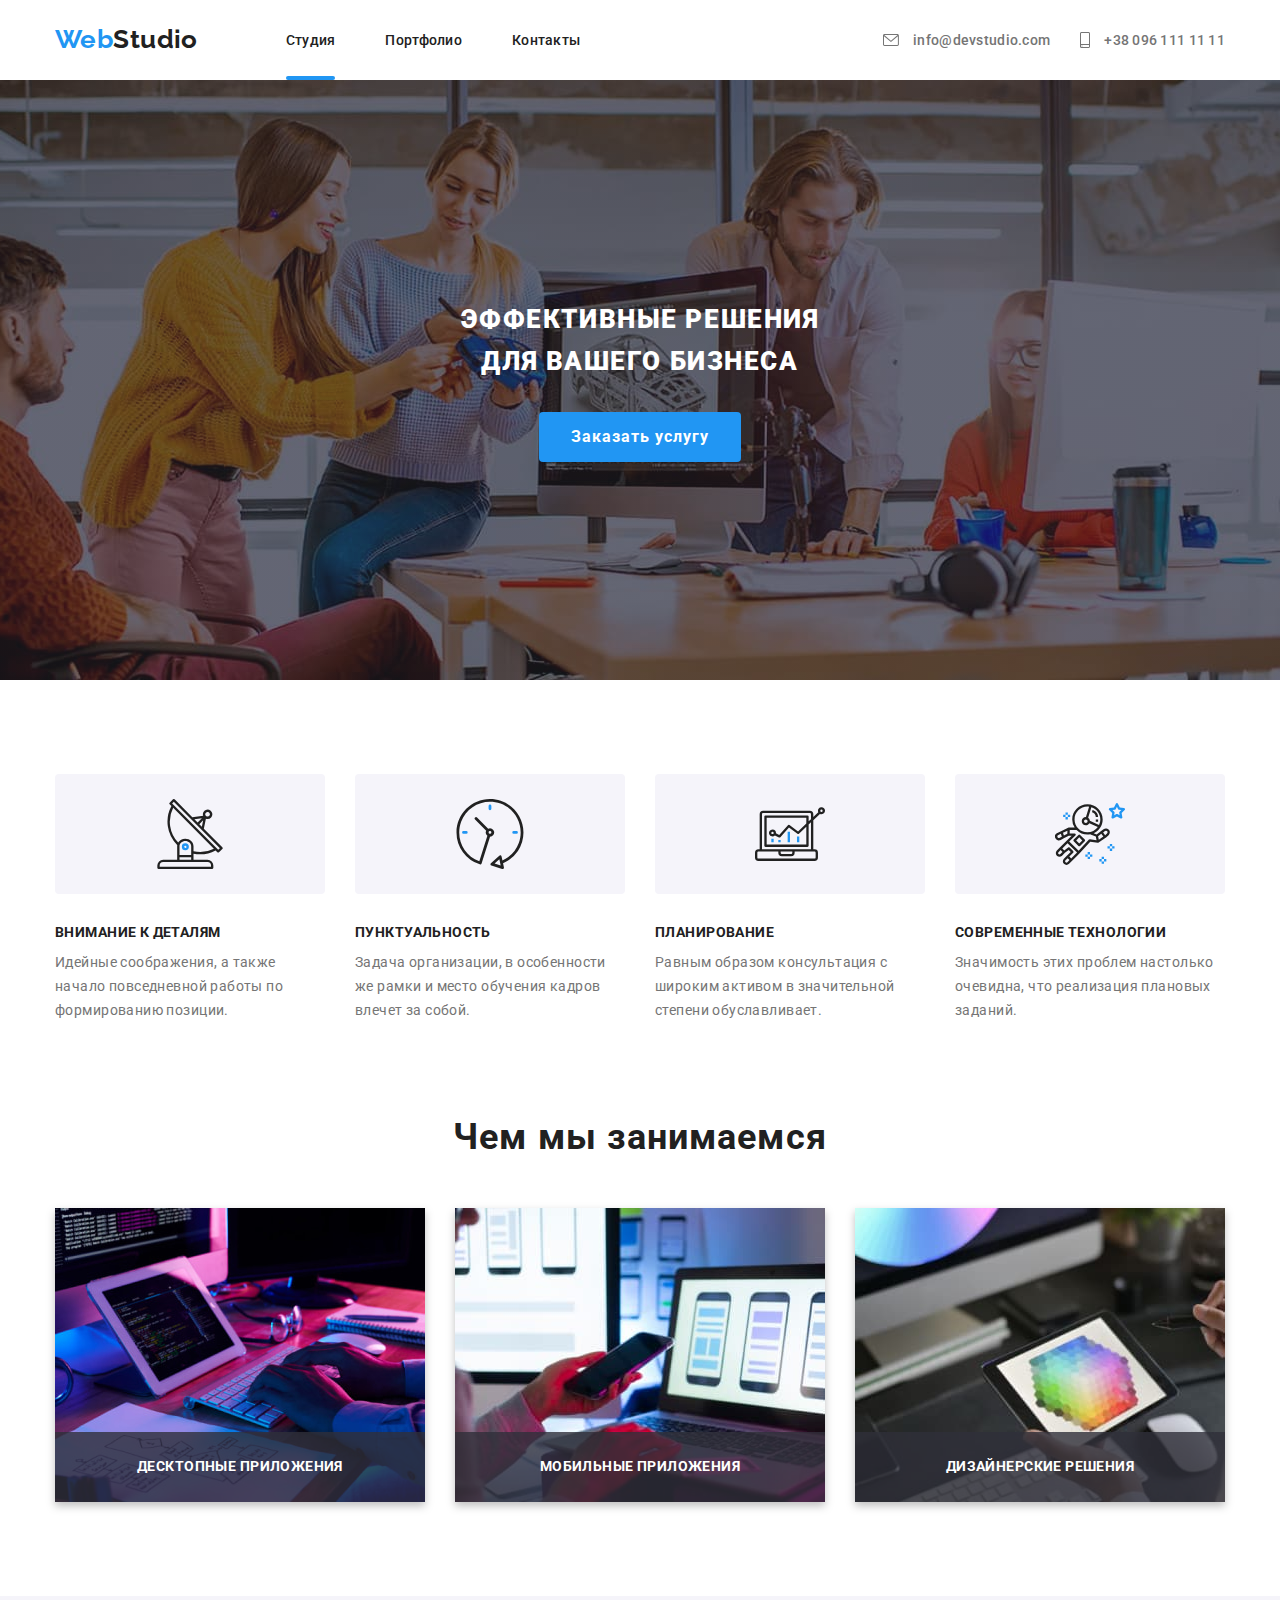
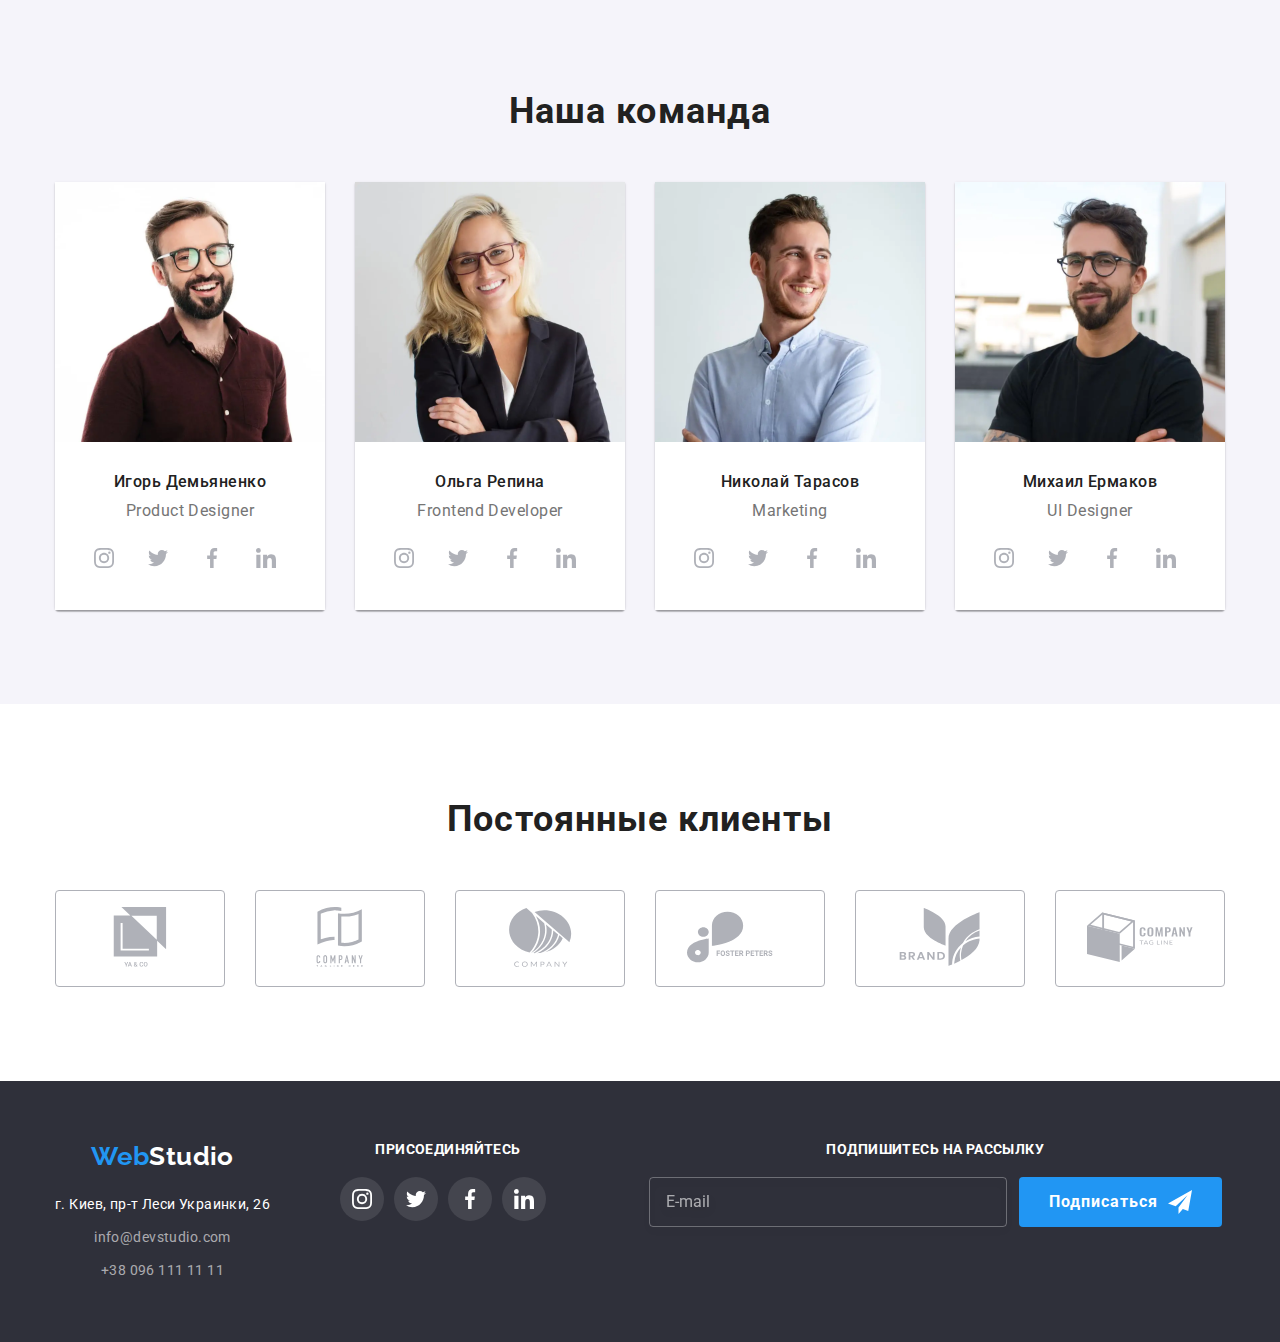
==== commit 0fd6084a: "portfolio kill me" ====
--- a/index.html
+++ b/index.html
@@ -736,10 +736,10 @@
     </main>
 
     <!-- Footer -->
-    <!-- <footer class="footer">
-      <div class="container">
+    <footer class="footer">
+      <div class="footer-container container">
         <div>
-          <a lang="en" href="./index.html" class="footer-logo logo link_zeroing">
+          <a lang="en" href="./index.html" class="footer__logo logo link_zeroing">
             <span class="logo_color">Web</span>Studio
           </a>
           <address id="address" class="address">
@@ -820,7 +820,7 @@
           </form>
         </div>
       </div>
-    </footer> -->
+    </footer>
 
     <!-- Modal  -->
     <div class="backdrop is-hidden" data-modal>
--- a/css/main.min.css
+++ b/css/main.min.css
@@ -1 +1 @@
-:root{--primary-text-color: #757575;--primary-white-color: #ffffff;--accent-color: #2196f3;--title-color: #212121;--standard-clearance: 30px;--primary-svg-color: #afb1b8;--transition-duration-and-funk: 250ms cubic-bezier(0.4, 0, 0.2, 1)}.hidden-title{position:absolute;white-space:nowrap;width:1px;height:1px;overflow:hidden;border:0;padding:0;clip:rect(0 0 0 0);clip-path:inset(50%);margin:-1px}h1,h2,h3,h4,p{margin:0}.list_zeroing{list-style:none;padding-left:0;margin:0}.link_zeroing{text-decoration:none}body{background-color:#fff;color:var(--primary-text-color);font-family:"Roboto",sans-serif;font-size:14px;letter-spacing:.03em}.section__title{text-align:center;letter-spacing:.03em;color:var(--title-color)}@media screen and (max-width: 1199px){.section{padding-top:60px;padding-bottom:60px}.section__title{margin-bottom:30px;font-size:28px;line-height:1.1785714286}}@media screen and (min-width: 1200px){.section{padding-top:94px;padding-bottom:94px}.section__title{margin-bottom:50px;font-size:36px;line-height:1.17}}.container{padding-left:15px;padding-right:15px}@media screen and (min-width: 480px){.container{width:480px;margin:0 auto}}@media screen and (min-width: 768px){.container{width:768px}}@media screen and (min-width: 1200px){.container{width:1200px}}.button{font-weight:700;font-size:16px;line-height:1.875;letter-spacing:.06em;text-align:center;padding:10px 32px;cursor:pointer;color:var(--primary-white-color);background-color:var(--accent-color);box-shadow:0 0 0 rgba(0,0,0,.15);border:none;border-radius:4px;transition:background-color var(--transition-duration-and-funk),box-shadow var(--transition-duration-and-funk)}.button:hover,.button:focus{background-color:#188ce8;box-shadow:0 4px 4px rgba(0,0,0,.15)}.logo{display:block;font-family:"Raleway",sans-serif;font-weight:700}.logo_color{color:var(--accent-color)}@media screen and (max-width: 1199px){.logo{font-size:24px;line-height:1.1666666667;padding:16px 0}}@media screen and (min-width: 768px){.logo{padding:26px 0}}@media screen and (min-width: 1200px){.logo{font-size:26px;line-height:1.1923076923;padding:24px 0 25px}}@media screen and (max-width: 768){.mobile-menu{position:fixed;top:-100%;left:0;height:100%;width:100%;z-index:100;background-color:var(--primary-white-color);transition:top var(--transition-duration-and-funk)}.mobile-menu.is-open{top:0}.mobile-menu__container{height:100%;position:relative;padding:48px 40px;display:flex;flex-direction:column;justify-content:space-between}.mobile-menu__close-btn{position:absolute;top:10px;right:15px;width:40px;height:40px;padding:0;line-height:0;background-color:rgba(0,0,0,0);border:none}.mobile-nav-list,.mobile-contacts-list,.mobile-social-list{font-weight:500}.mobile-nav-list__item:not(:last-child),.mobile-contacts-list__item:not(:last-child){margin-bottom:32px}.mobile-nav-list__item:hover>.mobile-nav-list__anchor,.mobile-nav-list__item:focus>.mobile-nav-list__anchor{color:var(--accent-color)}.mobile-nav-list__anchor{font-size:40px;line-height:1.175;letter-spacing:.02em;color:var(--title-color)}.mobile-contacts-list{margin-bottom:64px}.mobile-contacts-list__contact{font-size:24px;line-height:1.1666666667;letter-spacing:.02em;color:inherit}.mobile-contacts-list__contact[href^="tel:"]{font-size:34px;line-height:1.1764705882;color:var(--accent-color)}.mobile-social-list{display:flex}.mobile-social-list__anchor{font-size:18px;line-height:1.2222222222;letter-spacing:.02em;color:var(--accent-color)}.mobile-social-list__item:not(:last-child){margin-right:10px}.mobile-social-list__item:not(:last-child)::after{content:"";border-right:1px solid rgba(33,33,33,.2);margin-left:10px}}.mobile-menu{position:fixed;top:-100%;left:0;height:100%;width:100%;z-index:100;background-color:var(--primary-white-color);transition:top var(--transition-duration-and-funk)}.mobile-menu.is-open{top:0}.mobile-menu__container{height:100%;position:relative;padding:48px 40px;display:flex;flex-direction:column;justify-content:space-between}.mobile-menu__close-btn{position:absolute;top:10px;right:15px;width:40px;height:40px;padding:0;line-height:0;background-color:rgba(0,0,0,0);border:none}.mobile-nav-list,.mobile-contacts-list,.mobile-social-list{font-weight:500}.mobile-nav-list__item:not(:last-child),.mobile-contacts-list__item:not(:last-child){margin-bottom:32px}.mobile-nav-list__item:hover>.mobile-nav-list__anchor,.mobile-nav-list__item:focus>.mobile-nav-list__anchor{color:var(--accent-color)}.mobile-nav-list__anchor{font-size:40px;line-height:1.175;letter-spacing:.02em;color:var(--title-color)}.mobile-contacts-list{margin-bottom:64px}.mobile-contacts-list__contact{font-size:24px;line-height:1.1666666667;letter-spacing:.02em;color:inherit}.mobile-contacts-list__contact[href^="tel:"]{font-size:34px;line-height:1.1764705882;color:var(--accent-color)}.mobile-social-list{display:flex}.mobile-social-list__anchor{font-size:18px;line-height:1.2222222222;letter-spacing:.02em;color:var(--accent-color)}.mobile-social-list__item:not(:last-child){margin-right:10px}.mobile-social-list__item:not(:last-child)::after{content:"";border-right:1px solid rgba(33,33,33,.2);margin-left:10px}.page-header-container,.site-nav,.site-nav-list{display:flex;align-items:center}.header-logo{color:var(--title-color);margin-right:88px}.site-nav-list__item{position:relative}.site-nav-list__item:not(:last-child){margin-right:50px}.site-nav-list__item_flag::after{position:absolute;left:0;bottom:0;content:"";width:100%;height:4px;border-radius:2px;background:var(--accent-color)}.site-nav-list__anchor{display:block;padding:32px 0;color:var(--title-color);font-weight:500;font-size:14px;line-height:1.1428571429;letter-spacing:.02em;transition:color var(--transition-duration-and-funk)}.site-nav-list__anchor:focus,.site-nav-list__anchor:hover{color:var(--accent-color)}.contacts-list{margin-left:auto;display:flex}.contacts-list__contact{display:flex;align-items:center;font-weight:500;letter-spacing:.02em;color:var(--primary-text-color);fill:var(--primary-text-color);transition:color var(--transition-duration-and-funk),fill var(--transition-duration-and-funk)}.contacts-list__contact:hover,.contacts-list__contact:focus{color:var(--accent-color);fill:var(--accent-color)}@media screen and (max-width: 1199px){.contacts-list{flex-direction:column}.contacts-list__icon{margin-right:8px}.contacts-list__contact{font-size:12px;line-height:1.1716666667}.contacts-list__contact[href^="mailto:"]>.contacts-list__icon{width:14px;height:10px}.contacts-list__contact[href^="tel:"]>.contacts-list__icon{width:10px;height:14px}.contacts-list__item:not(:last-child){margin-bottom:10px}}@media screen and (min-width: 1200px){.contacts-list__icon{margin-right:14px}.contacts-list__contact{font-size:14px;line-height:1.1428571429}.contacts-list__contact[href^="mailto:"]>.contacts-list__icon{width:16px;height:12px}.contacts-list__contact[href^="tel:"]>.contacts-list__icon{width:10px;height:16px}.contacts-list__item:not(:last-child){margin-right:var(--standard-clearance)}}@media screen and (max-width: 767px){.site-nav-list{display:none}.contacts-list{display:none}.mobile-menu-open{background-color:rgba(0,0,0,0);border:none;padding:0;line-height:0}.page-header-container{justify-content:space-between}}@media screen and (min-width: 768px){.mobile-menu-open{display:none}}.footer{padding:60px 0;background-color:#2f303a;color:var(--primary-white-color)}.footer>.container{display:flex}.footer>.container>div:first-child{margin-right:70px}.footer-logo{color:inherit;padding:0;margin-bottom:20px}.footer__title{margin-bottom:20px;font-size:14px;font-weight:700;line-height:1.14;text-transform:uppercase}.address{display:flex;flex-direction:column;font-style:normal;line-height:1.71}.address__item:not(:last-child){margin-bottom:9px}.address__contact{color:rgba(255,255,255,.6)}.social-links-position{margin-right:93px}.social-link-list__item.social-link-list__item_futer-colors{background-color:rgba(255,255,255,.1);fill:var(--primary-white-color)}.mailing-form{display:flex}.mailing-form__input{min-width:358px;height:50px;padding-left:16px;margin-right:12px;background-color:rgba(0,0,0,0);border:1px solid rgba(255,255,255,.3);filter:drop-shadow(0px 4px 4px rgba(0, 0, 0, 0.15));border-radius:4px;color:var(--primary-white-color)}.mailing-form__input::placeholder{font-weight:400;font-size:16px;line-height:1.25;color:rgba(255,255,255,.6)}.mailing-form__submit-button{display:flex;align-items:center;padding:10px 30px}.mailing-form__submit-icon{height:24px;width:24px;margin-left:10px;fill:var(--primary-white-color)}.section.hero{padding:0}.hero{display:flex;flex-direction:column;justify-content:center;align-items:center;max-width:480px;height:400px;text-align:center;background-image:linear-gradient(rgba(47, 48, 58, 0.4), rgba(47, 48, 58, 0.4)),url(../../../image/mobile/heroImg_480.jpg),linear-gradient(#c4c4c4, #c4c4c4);background-position:center;background-repeat:no-repeat;background-size:cover}.hero__title{margin-bottom:var(--standard-clearance);font-weight:900;font-size:26px;line-height:1.6153846154;text-align:center;letter-spacing:.06em;text-transform:uppercase;color:var(--primary-white-color)}@media screen and (min-width: 1200px){.hero{height:600px;max-width:1600px;margin:0 auto;background-image:linear-gradient(rgba(47, 48, 58, 0.4), rgba(47, 48, 58, 0.4)),url(../../../image/desktop/hero/heroImg_1200.jpg),linear-gradient(#c4c4c4, #c4c4c4)}}@media screen and (min-width: 1200px)and (min-device-pixel-ratio: 2),screen and (min-width: 1200px)and (min-resolution: 192dpi),screen and (min-width: 1200px)and (min-resolution: 2dppx){.hero{background-image:linear-gradient(rgba(47, 48, 58, 0.4), rgba(47, 48, 58, 0.4)),url("../../../image/desktop/hero/heroImg_1200@2x.jpg"),linear-gradient(#c4c4c4, #c4c4c4)}}@media screen and (max-width: 1199px){.hero{max-width:768px;height:400px;margin:0 auto;text-align:center;background-image:linear-gradient(rgba(47, 48, 58, 0.4), rgba(47, 48, 58, 0.4)),url(../../../image/tablet/hero/heroImg_768.jpg),linear-gradient(#c4c4c4, #c4c4c4)}}@media screen and (max-width: 1199px)and (min-device-pixel-ratio: 2),screen and (max-width: 1199px)and (min-resolution: 192dpi),screen and (max-width: 1199px)and (min-resolution: 2dppx){.hero{background-image:linear-gradient(rgba(47, 48, 58, 0.4), rgba(47, 48, 58, 0.4)),url("../../../image/tablet/hero/heroImg_768@2x.jpg"),linear-gradient(#c4c4c4, #c4c4c4)}}@media screen and (max-width: 767px){.hero{max-width:480px;height:400px;margin:0 auto;text-align:center;background-image:linear-gradient(rgba(47, 48, 58, 0.4), rgba(47, 48, 58, 0.4)),url(../../../image/mobile/hero/heroImg_480.jpg),linear-gradient(#c4c4c4, #c4c4c4)}}@media screen and (max-width: 767px)and (min-device-pixel-ratio: 2),screen and (max-width: 767px)and (min-resolution: 192dpi),screen and (max-width: 767px)and (min-resolution: 2dppx){.hero{background-image:linear-gradient(rgba(47, 48, 58, 0.4), rgba(47, 48, 58, 0.4)),url("../../../image/mobile/hero/heroImg_480@2x.jpg"),linear-gradient(#c4c4c4, #c4c4c4)}}.features-list__image-box{display:flex;justify-content:center;align-items:center;height:120px;background:#f5f4fa;border-radius:4px;margin-bottom:var(--standard-clearance)}.features-list__image{margin:auto;display:block;width:70px;height:70px}.features-list__title{color:var(--title-color);font-size:14px;line-height:1.1428571429;text-transform:uppercase;margin-bottom:10px}.features-list__text{line-height:1.7142857143}@media screen and (max-width: 767px){.features-list__item:not(:last-child){margin-bottom:var(--standard-clearance)}}@media screen and (min-width: 768px){.features-list{display:flex;flex-wrap:wrap;margin-right:calc(-1*var(--standard-clearance));margin-bottom:0}.features-list__item{flex-basis:calc(50% - var(--standard-clearance));margin-right:var(--standard-clearance);margin-bottom:0}}@media screen and (min-width: 1200px){.features-list__item{flex-basis:calc(25% - var(--standard-clearance));margin-right:var(--standard-clearance);margin-bottom:0}}@media screen and (max-width: 1199px){.section.skills{display:none}}@media screen and (min-width: 1200px){.section.skills{padding-top:0}.skill-list{display:flex;flex-wrap:wrap;margin-right:calc(-1*var(--standard-clearance));margin-bottom:calc(-1*var(--standard-clearance))}.skill-list__item{flex-basis:calc(33.3333333333% - var(--standard-clearance));margin-right:var(--standard-clearance);margin-bottom:var(--standard-clearance)}.skill-list__box{position:relative}.skill-list__image-box{display:block;max-width:100%;filter:drop-shadow(0px 4px 4px rgba(0, 0, 0, 0.25))}.skill-list__description-box{position:absolute;width:100%;left:0;bottom:0;line-height:1.14;text-align:center;text-transform:uppercase;color:var(--primary-white-color);padding:27px;background:rgba(47,48,58,.8)}.skill-list__description{font-size:inherit}}.team{background:#f5f4fa}.team-list__item{margin-bottom:var(--standard-clearance)}.team-list__card{box-shadow:0px 1px 3px rgba(0,0,0,.12),0px 1px 1px rgba(0,0,0,.14),0px 2px 1px rgba(0,0,0,.2);border-radius:0px 0px 4px 4px}.team-list__image{display:block;max-width:100%}.team-list__description{padding:30px 0 24px;background-color:var(--primary-white-color);text-align:center;line-height:1.1875}.team-list__title{font-weight:500;font-size:16px;letter-spacing:.03em;color:var(--title-color);margin-bottom:10px}.team-list__speciality{font-size:16px;letter-spacing:.03em;margin-bottom:16px}.team-list_social-links-position{margin:16px auto 0}.social-link-list{display:flex;justify-content:center}.social-link-list__icon{margin:12px;height:20px;width:20px}.social-link-list__item{display:flex;justify-content:center;align-items:center;--diametr: 44px;border-radius:50%;width:var(--diametr);height:var(--diametr);fill:var(--primary-svg-color);transition:background-color var(--transition-duration-and-funk),fill var(--transition-duration-and-funk)}.social-link-list__item:not(:last-child){margin-right:10px}.social-link-list__item:hover,.social-link-list__item:focus{background-color:var(--accent-color);fill:var(--primary-white-color)}@media screen and (min-width: 768px){.team-list{display:flex;flex-wrap:wrap;margin-right:calc(-1*var(--standard-clearance));margin-bottom:0}.team-list__item{flex-basis:calc(50% - var(--standard-clearance));margin-right:var(--standard-clearance);margin-bottom:var(--standard-clearance)}}@media screen and (min-width: 1200px){.team-list__item{flex-basis:calc(25% - var(--standard-clearance));margin-right:var(--standard-clearance);margin-bottom:var(--standard-clearance)}.team-list__description{padding:30px 0}}.client-list{display:flex;flex-wrap:wrap;display:flex;flex-wrap:wrap;margin-right:calc(-1*var(--standard-clearance));margin-bottom:0;justify-content:center}.client-list__item{display:flex;justify-content:center;align-items:center;padding:16px 0;border:1px solid var(--primary-svg-color);border-radius:4px;transition:fill var(--transition-duration-and-funk),border-color var(--transition-duration-and-funk)}.client-list__item:focus,.client-list__item:hover,.client-list__item:focus .client-list__icon,.client-list__item:hover .client-list__icon{fill:var(--accent-color);border-color:var(--accent-color)}.client-list__icon{width:106px;height:60px;fill:var(--primary-svg-color)}@media screen and (min-width: 768px){.client-list__item{flex-basis:calc(33.3333333333% - var(--standard-clearance));margin-right:var(--standard-clearance);margin-bottom:var(--standard-clearance)}}@media screen and (min-width: 1200px){.client-list__item{flex-basis:calc(16.6666666667% - var(--standard-clearance));margin-right:var(--standard-clearance);margin-bottom:var(--standard-clearance)}}@media screen and (max-width: 767px){.client-list__item{flex-basis:calc(50% - var(--standard-clearance));margin-right:var(--standard-clearance);margin-bottom:var(--standard-clearance)}}.portfolio>.header{border-bottom:1px solid #ececec}.filter-list{display:flex;justify-content:center;margin-bottom:50px}.filter-list>.item:not(:last-child){margin-right:8px}.filter-list .button{padding:6px 22px;background-color:#f5f4fa;color:var(--title-color);font-weight:500;line-height:1.6;white-space:nowrap;border:0;box-shadow:none;transition:background-color var(--transition-duration-and-funk),color var(--transition-duration-and-funk),box-shadow var(--transition-duration-and-funk)}.filter-list .button:focus,.filter-list .button:hover{background-color:var(--accent-color);color:var(--primary-white-color);cursor:pointer;box-shadow:0px 3px 1px rgba(0,0,0,.1),0px 1px 2px rgba(0,0,0,.08),0px 2px 2px rgba(0,0,0,.12)}.work-list{display:flex;flex-wrap:wrap;margin-right:calc(-1*var(--standard-clearance));margin-bottom:0}.work-list .item{flex-basis:calc(33.3333333333% - var(--standard-clearance));margin-right:var(--standard-clearance);margin-bottom:var(--standard-clearance)}.work-list .title{margin-bottom:4px;color:var(--title-color);font-size:18px;line-height:2;letter-spacing:.06em}.work-list .works-filter{font-size:16px;line-height:1.88}.work-description{padding:20px 24px;border:1px solid #eee}.work-card{cursor:pointer;transition:box-shadow var(--transition-duration-and-funk)}.work-card:hover,.work-card:focus{box-shadow:0px 1px 1px rgba(0,0,0,.12),0px 4px 4px rgba(0,0,0,.06),1px 4px 6px rgba(0,0,0,.16)}.work-img-thumb{position:relative;overflow:hidden}.work-img-thumb>img{display:block;max-width:100%}.overlay{position:absolute;display:flex;align-items:center;background-color:rgba(33,150,243,.9);color:var(--primary-white-color);font-weight:400;font-size:18px;line-height:1.56;padding:24px;min-height:100%;transition:transform var(--transition-duration-and-funk)}.work-card:hover .overlay,.work-card:focus .overlay{transform:translateY(-100%)}.backdrop{position:fixed;top:0;left:0;width:100%;height:100%;z-index:100;background-color:rgba(0,0,0,.2);transition:opacity 1000ms linear,visibility 1000ms linear}.backdrop.is-hidden{opacity:0;visibility:hidden;pointer-events:none}.modal{position:absolute;top:50%;left:50%;padding:40px;transform:translate(-50%, -50%);background:#fff;box-shadow:0px 1px 3px rgba(0,0,0,.12),0px 1px 1px rgba(0,0,0,.14),0px 2px 1px rgba(0,0,0,.2);border-radius:4px}.backdrop.is-hidden>.modal{animation-name:none}@media screen and (min-width: 1200px){.modal{min-width:528px;min-height:581px}}@media screen and (max-width: 1199px){.modal{width:calc(100% - 30px);max-width:450px}}.modal-close-button{position:absolute;top:8px;right:8px;height:30px;width:30px;display:flex;justify-content:center;align-items:center;background-color:rgba(0,0,0,0);padding:0;border-radius:50%;border:1px solid rgba(0,0,0,.1);cursor:pointer;transform:fill var(--transition-duration-and-funk)}.modal-close-button :focus,.modal-close-button :hover{fill:var(--accent-color)}@keyframes modal-animate-open{0%{transform:translate(-50%, -50%) scale(0.2)}60%{transform:translate(-50%, -50%) scale(1.07)}70%{transform:translate(-50%, -50%) scale(0.95)}80%{transform:translate(-50%, -50%) scale(1.02)}90%{transform:translate(-50%, -50%) scale(0.98)}100%{transform:translate(-50%, -50%) scale(1)}}.modal__title{font-weight:700;font-size:20px;text-align:center;letter-spacing:.03em;margin-bottom:12px;color:var(--title-color)}@media screen and (max-width: 1199px){.modal__title{line-height:1.5}}@media screen and (min-width: 1200px){.modal__title{line-height:1.15}}.modal>.service-order-form{display:flex;flex-direction:column}.service-order-form__field{margin-bottom:10px}.service-order-form__description{font-size:12px;line-height:1.17;letter-spacing:.01em;display:block;margin-bottom:4px}.service-order-form__input{width:100%;height:40px;padding-left:42px;color:var(--title-color);font-size:16px;border:1px solid rgba(33,33,33,.2);border-radius:4px;outline:none;transition:border-color var(--transition-duration-and-funk)}.input-wrapper{display:block;position:relative}.service-order-form__field>.input-wrapper .input-icon{position:absolute;top:50%;left:12px;transform:translateY(-50%);display:block;width:18px;height:18px;transition:fill var(--transition-duration-and-funk)}.service-order-form__input:focus{border-color:var(--accent-color)}.service-order-form__input:focus+span>.input-icon{fill:var(--accent-color)}.field-message{height:120px;width:100%;padding:10px 16px;resize:none;outline:none;border:1px solid rgba(33,33,33,.2);border-radius:4px;color:var(--title-color);font-size:16px;transition:border-color var(--transition-duration-and-funk)}.field-message::placeholder{font-size:14px;line-height:1.14;letter-spacing:.01em;color:rgba(117,117,117,.5)}.field-message:focus{border-color:var(--accent-color)}.check-deskription{display:flex;align-items:center;justify-content:center;font-size:14px;line-height:1.71;cursor:pointer;margin-bottom:30px}@media screen and (max-width: 1199px){.check-deskription{font-size:12px;line-height:1.1666666667}}@media screen and (min-width: 1200px){.check-deskription{font-size:14px;line-height:1.7142857143}}.terms_of_agreement-link{color:var(--accent-color)}.check-deskription::before{display:block;width:16px;height:15px;margin-right:7px;content:"";background-image:url("../image/svg/checkbox/not_checked.svg");background-repeat:no-repeat}.form-check:checked+.check-deskription::before{background-image:url("../image/svg/checkbox/checked.svg")}.service-order-form>.button{align-self:center;min-width:200px}/*# sourceMappingURL=main.min.css.map */+:root{--primary-text-color: #757575;--primary-white-color: #ffffff;--accent-color: #2196f3;--title-color: #212121;--standard-clearance: 30px;--primary-svg-color: #afb1b8;--transition-duration-and-funk: 250ms cubic-bezier(0.4, 0, 0.2, 1)}.hidden-title{position:absolute;white-space:nowrap;width:1px;height:1px;overflow:hidden;border:0;padding:0;clip:rect(0 0 0 0);clip-path:inset(50%);margin:-1px}h1,h2,h3,h4,p{margin:0}.list_zeroing{list-style:none;padding-left:0;margin:0}.link_zeroing{text-decoration:none}body{background-color:#fff;color:var(--primary-text-color);font-family:"Roboto",sans-serif;font-size:14px;letter-spacing:.03em}.section__title{text-align:center;letter-spacing:.03em;color:var(--title-color)}@media screen and (max-width: 1199px){.section{padding-top:60px;padding-bottom:60px}.section__title{margin-bottom:30px;font-size:28px;line-height:1.1785714286}}@media screen and (min-width: 1200px){.section{padding-top:94px;padding-bottom:94px}.section__title{margin-bottom:50px;font-size:36px;line-height:1.17}}.container{padding-left:15px;padding-right:15px}@media screen and (min-width: 480px){.container{width:480px;margin:0 auto}}@media screen and (min-width: 768px){.container{width:768px}}@media screen and (min-width: 1200px){.container{width:1200px}}.button{font-weight:700;font-size:16px;line-height:1.875;letter-spacing:.06em;text-align:center;padding:10px 32px;cursor:pointer;color:var(--primary-white-color);background-color:var(--accent-color);box-shadow:0 0 0 rgba(0,0,0,.15);border:none;border-radius:4px;transition:background-color var(--transition-duration-and-funk),box-shadow var(--transition-duration-and-funk)}.button:hover,.button:focus{background-color:#188ce8;box-shadow:0 4px 4px rgba(0,0,0,.15)}.logo{display:block;font-family:"Raleway",sans-serif;font-weight:700}.logo_color{color:var(--accent-color)}@media screen and (max-width: 1199px){.logo{font-size:24px;line-height:1.1666666667;padding:16px 0}}@media screen and (min-width: 768px){.logo{padding:26px 0}}@media screen and (min-width: 1200px){.logo{font-size:26px;line-height:1.1923076923;padding:24px 0 25px}}@media screen and (max-width: 768){.mobile-menu{position:fixed;top:-100%;left:0;height:100%;width:100%;z-index:100;background-color:var(--primary-white-color);transition:top var(--transition-duration-and-funk)}.mobile-menu.is-open{top:0}.mobile-menu__container{height:100%;position:relative;padding:48px 40px;display:flex;flex-direction:column;justify-content:space-between}.mobile-menu__close-btn{position:absolute;top:10px;right:15px;width:40px;height:40px;padding:0;line-height:0;background-color:rgba(0,0,0,0);border:none}.mobile-nav-list,.mobile-contacts-list,.mobile-social-list{font-weight:500}.mobile-nav-list__item:not(:last-child),.mobile-contacts-list__item:not(:last-child){margin-bottom:32px}.mobile-nav-list__item:hover>.mobile-nav-list__anchor,.mobile-nav-list__item:focus>.mobile-nav-list__anchor{color:var(--accent-color)}.mobile-nav-list__anchor{font-size:40px;line-height:1.175;letter-spacing:.02em;color:var(--title-color)}.mobile-contacts-list{margin-bottom:64px}.mobile-contacts-list__contact{font-size:24px;line-height:1.1666666667;letter-spacing:.02em;color:inherit}.mobile-contacts-list__contact[href^="tel:"]{font-size:34px;line-height:1.1764705882;color:var(--accent-color)}.mobile-social-list{display:flex}.mobile-social-list__anchor{font-size:18px;line-height:1.2222222222;letter-spacing:.02em;color:var(--accent-color)}.mobile-social-list__item:not(:last-child){margin-right:10px}.mobile-social-list__item:not(:last-child)::after{content:"";border-right:1px solid rgba(33,33,33,.2);margin-left:10px}}.mobile-menu{position:fixed;top:-100%;left:0;height:100%;width:100%;z-index:100;background-color:var(--primary-white-color);transition:top var(--transition-duration-and-funk)}.mobile-menu.is-open{top:0}.mobile-menu__container{height:100%;position:relative;padding:48px 40px;display:flex;flex-direction:column;justify-content:space-between}.mobile-menu__close-btn{position:absolute;top:10px;right:15px;width:40px;height:40px;padding:0;line-height:0;background-color:rgba(0,0,0,0);border:none}.mobile-nav-list,.mobile-contacts-list,.mobile-social-list{font-weight:500}.mobile-nav-list__item:not(:last-child),.mobile-contacts-list__item:not(:last-child){margin-bottom:32px}.mobile-nav-list__item:hover>.mobile-nav-list__anchor,.mobile-nav-list__item:focus>.mobile-nav-list__anchor{color:var(--accent-color)}.mobile-nav-list__anchor{font-size:40px;line-height:1.175;letter-spacing:.02em;color:var(--title-color)}.mobile-contacts-list{margin-bottom:64px}.mobile-contacts-list__contact{font-size:24px;line-height:1.1666666667;letter-spacing:.02em;color:inherit}.mobile-contacts-list__contact[href^="tel:"]{font-size:34px;line-height:1.1764705882;color:var(--accent-color)}.mobile-social-list{display:flex}.mobile-social-list__anchor{font-size:18px;line-height:1.2222222222;letter-spacing:.02em;color:var(--accent-color)}.mobile-social-list__item:not(:last-child){margin-right:10px}.mobile-social-list__item:not(:last-child)::after{content:"";border-right:1px solid rgba(33,33,33,.2);margin-left:10px}.page-header-container,.site-nav,.site-nav-list{display:flex;align-items:center}.header-logo{color:var(--title-color);margin-right:88px}.site-nav-list__item{position:relative}.site-nav-list__item:not(:last-child){margin-right:50px}.site-nav-list__item_flag::after{position:absolute;left:0;bottom:0;content:"";width:100%;height:4px;border-radius:2px;background:var(--accent-color)}.site-nav-list__anchor{display:block;padding:32px 0;color:var(--title-color);font-weight:500;font-size:14px;line-height:1.1428571429;letter-spacing:.02em;transition:color var(--transition-duration-and-funk)}.site-nav-list__anchor:focus,.site-nav-list__anchor:hover{color:var(--accent-color)}.contacts-list{margin-left:auto;display:flex}.contacts-list__contact{display:flex;align-items:center;font-weight:500;letter-spacing:.02em;color:var(--primary-text-color);fill:var(--primary-text-color);transition:color var(--transition-duration-and-funk),fill var(--transition-duration-and-funk)}.contacts-list__contact:hover,.contacts-list__contact:focus{color:var(--accent-color);fill:var(--accent-color)}@media screen and (max-width: 1199px){.contacts-list{flex-direction:column}.contacts-list__icon{margin-right:8px}.contacts-list__contact{font-size:12px;line-height:1.1716666667}.contacts-list__contact[href^="mailto:"]>.contacts-list__icon{width:14px;height:10px}.contacts-list__contact[href^="tel:"]>.contacts-list__icon{width:10px;height:14px}.contacts-list__item:not(:last-child){margin-bottom:10px}}@media screen and (min-width: 1200px){.contacts-list__icon{margin-right:14px}.contacts-list__contact{font-size:14px;line-height:1.1428571429}.contacts-list__contact[href^="mailto:"]>.contacts-list__icon{width:16px;height:12px}.contacts-list__contact[href^="tel:"]>.contacts-list__icon{width:10px;height:16px}.contacts-list__item:not(:last-child){margin-right:var(--standard-clearance)}}@media screen and (max-width: 767px){.site-nav-list{display:none}.contacts-list{display:none}.mobile-menu-open{background-color:rgba(0,0,0,0);border:none;padding:0;line-height:0}.page-header-container{justify-content:space-between}}@media screen and (min-width: 768px){.mobile-menu-open{display:none}}.footer{background-color:#2f303a;color:var(--primary-white-color)}.footer-container{text-align:center;padding-top:60px;padding-bottom:60px}.footer__logo{color:inherit;padding:0;margin-bottom:20px}.footer__title{margin-bottom:20px;font-size:14px;font-weight:700;line-height:1.1428571429;text-transform:uppercase}.address{display:flex;flex-direction:column;font-style:normal;line-height:1.7142857143;margin-bottom:60px}.address__item:not(:last-child){margin-bottom:8px}.address__contact{color:rgba(255,255,255,.6)}.social-links-position{margin-bottom:60px}.social-link-list__item.social-link-list__item_futer-colors{background-color:rgba(255,255,255,.1);fill:var(--primary-white-color)}.mailing-form__input{width:100%;height:50px;padding-left:16px;margin-right:12px;margin-bottom:20px;background-color:rgba(0,0,0,0);border:1px solid rgba(255,255,255,.3);filter:drop-shadow(0px 4px 4px rgba(0, 0, 0, 0.15));border-radius:4px;color:var(--primary-white-color)}.mailing-form__input::placeholder{font-weight:400;font-size:16px;line-height:1.25;color:rgba(255,255,255,.6)}.mailing-form__submit-button{display:flex;align-items:center;padding:10px 30px;margin:0 auto}.mailing-form__submit-icon{height:24px;width:24px;margin-left:10px;fill:var(--primary-white-color)}@media screen and (min-width: 1200px){.footer-container{display:flex}.footer-container>div:first-child{margin-right:70px}.address{margin:0}.address__item:not(:last-child){margin-bottom:9px}.social-links-position{margin-bottom:0;margin-right:93px}.social-link-list__item.social-link-list__item_futer-colors{background-color:rgba(255,255,255,.1);fill:var(--primary-white-color)}.mailing-form{display:flex}.mailing-form__input{min-width:358px;margin-bottom:0}}@media screen and (min-width: 768px)and (max-width: 1199px){.footer-container{display:flex;flex-wrap:wrap;justify-content:space-between}.mailing-form{width:768px}.mailing-form__input{width:450px}}.section.hero{padding:0}.hero{display:flex;flex-direction:column;justify-content:center;align-items:center;max-width:480px;height:400px;text-align:center;background-image:linear-gradient(rgba(47, 48, 58, 0.4), rgba(47, 48, 58, 0.4)),url(../../../image/mobile/heroImg_480.jpg),linear-gradient(#c4c4c4, #c4c4c4);background-position:center;background-repeat:no-repeat;background-size:cover}.hero__title{margin-bottom:var(--standard-clearance);font-weight:900;font-size:26px;line-height:1.6153846154;text-align:center;letter-spacing:.06em;text-transform:uppercase;color:var(--primary-white-color)}@media screen and (min-width: 1200px){.hero{height:600px;max-width:1600px;margin:0 auto;background-image:linear-gradient(rgba(47, 48, 58, 0.4), rgba(47, 48, 58, 0.4)),url(../../../image/desktop/hero/heroImg_1200.jpg),linear-gradient(#c4c4c4, #c4c4c4)}}@media screen and (min-width: 1200px)and (min-device-pixel-ratio: 2),screen and (min-width: 1200px)and (min-resolution: 192dpi),screen and (min-width: 1200px)and (min-resolution: 2dppx){.hero{background-image:linear-gradient(rgba(47, 48, 58, 0.4), rgba(47, 48, 58, 0.4)),url("../../../image/desktop/hero/heroImg_1200@2x.jpg"),linear-gradient(#c4c4c4, #c4c4c4)}}@media screen and (max-width: 1199px){.hero{max-width:768px;height:400px;margin:0 auto;text-align:center;background-image:linear-gradient(rgba(47, 48, 58, 0.4), rgba(47, 48, 58, 0.4)),url(../../../image/tablet/hero/heroImg_768.jpg),linear-gradient(#c4c4c4, #c4c4c4)}}@media screen and (max-width: 1199px)and (min-device-pixel-ratio: 2),screen and (max-width: 1199px)and (min-resolution: 192dpi),screen and (max-width: 1199px)and (min-resolution: 2dppx){.hero{background-image:linear-gradient(rgba(47, 48, 58, 0.4), rgba(47, 48, 58, 0.4)),url("../../../image/tablet/hero/heroImg_768@2x.jpg"),linear-gradient(#c4c4c4, #c4c4c4)}}@media screen and (max-width: 767px){.hero{max-width:480px;height:400px;margin:0 auto;text-align:center;background-image:linear-gradient(rgba(47, 48, 58, 0.4), rgba(47, 48, 58, 0.4)),url(../../../image/mobile/hero/heroImg_480.jpg),linear-gradient(#c4c4c4, #c4c4c4)}}@media screen and (max-width: 767px)and (min-device-pixel-ratio: 2),screen and (max-width: 767px)and (min-resolution: 192dpi),screen and (max-width: 767px)and (min-resolution: 2dppx){.hero{background-image:linear-gradient(rgba(47, 48, 58, 0.4), rgba(47, 48, 58, 0.4)),url("../../../image/mobile/hero/heroImg_480@2x.jpg"),linear-gradient(#c4c4c4, #c4c4c4)}}.features-list__image-box{display:flex;justify-content:center;align-items:center;height:120px;background:#f5f4fa;border-radius:4px;margin-bottom:var(--standard-clearance)}.features-list__image{margin:auto;display:block;width:70px;height:70px}.features-list__title{color:var(--title-color);font-size:14px;line-height:1.1428571429;text-transform:uppercase;margin-bottom:10px}.features-list__text{line-height:1.7142857143}@media screen and (max-width: 767px){.features-list__item:not(:last-child){margin-bottom:var(--standard-clearance)}}@media screen and (min-width: 768px){.features-list{display:flex;flex-wrap:wrap;margin-right:calc(-1*var(--standard-clearance));margin-bottom:0}.features-list__item{flex-basis:calc(50% - var(--standard-clearance));margin-right:var(--standard-clearance);margin-bottom:0}}@media screen and (min-width: 1200px){.features-list__item{flex-basis:calc(25% - var(--standard-clearance));margin-right:var(--standard-clearance);margin-bottom:0}}@media screen and (max-width: 1199px){.section.skills{display:none}}@media screen and (min-width: 1200px){.section.skills{padding-top:0}.skill-list{display:flex;flex-wrap:wrap;margin-right:calc(-1*var(--standard-clearance));margin-bottom:calc(-1*var(--standard-clearance))}.skill-list__item{flex-basis:calc(33.3333333333% - var(--standard-clearance));margin-right:var(--standard-clearance);margin-bottom:var(--standard-clearance)}.skill-list__box{position:relative}.skill-list__image-box{display:block;max-width:100%;filter:drop-shadow(0px 4px 4px rgba(0, 0, 0, 0.25))}.skill-list__description-box{position:absolute;width:100%;left:0;bottom:0;line-height:1.14;text-align:center;text-transform:uppercase;color:var(--primary-white-color);padding:27px;background:rgba(47,48,58,.8)}.skill-list__description{font-size:inherit}}.team{background:#f5f4fa}.team-list__item{margin-bottom:var(--standard-clearance)}.team-list__card{box-shadow:0px 1px 3px rgba(0,0,0,.12),0px 1px 1px rgba(0,0,0,.14),0px 2px 1px rgba(0,0,0,.2);border-radius:0px 0px 4px 4px}.team-list__image{display:block;max-width:100%}.team-list__description{padding:30px 0 24px;background-color:var(--primary-white-color);text-align:center;line-height:1.1875}.team-list__title{font-weight:500;font-size:16px;letter-spacing:.03em;color:var(--title-color);margin-bottom:10px}.team-list__speciality{font-size:16px;letter-spacing:.03em;margin-bottom:16px}.team-list_social-links-position{margin:16px auto 0}.social-link-list{display:flex;justify-content:center}.social-link-list__icon{margin:12px;height:20px;width:20px}.social-link-list__item{display:flex;justify-content:center;align-items:center;--diametr: 44px;border-radius:50%;width:var(--diametr);height:var(--diametr);margin-right:10px;fill:var(--primary-svg-color);transition:background-color var(--transition-duration-and-funk),fill var(--transition-duration-and-funk)}.social-link-list__item:not(:last-child){margin-right:10px}.social-link-list__item:hover,.social-link-list__item:focus{background-color:var(--accent-color);fill:var(--primary-white-color)}@media screen and (min-width: 768px){.team-list{display:flex;flex-wrap:wrap;margin-right:calc(-1*var(--standard-clearance));margin-bottom:calc(-1*var(--standard-clearance))}.team-list__item{flex-basis:calc(50% - var(--standard-clearance));margin-right:var(--standard-clearance);margin-bottom:var(--standard-clearance)}}@media screen and (min-width: 1200px){.team-list__item{flex-basis:calc(25% - var(--standard-clearance));margin-right:var(--standard-clearance);margin-bottom:var(--standard-clearance)}.team-list__description{padding:30px 0}}.client-list{display:flex;flex-wrap:wrap;display:flex;flex-wrap:wrap;margin-right:calc(-1*var(--standard-clearance));margin-bottom:calc(-1*var(--standard-clearance));justify-content:center}.client-list__item{display:flex;justify-content:center;align-items:center;padding:16px 0;border:1px solid var(--primary-svg-color);border-radius:4px;transition:fill var(--transition-duration-and-funk),border-color var(--transition-duration-and-funk)}.client-list__item:focus,.client-list__item:hover,.client-list__item:focus .client-list__icon,.client-list__item:hover .client-list__icon{fill:var(--accent-color);border-color:var(--accent-color)}.client-list__icon{width:106px;height:60px;fill:var(--primary-svg-color)}@media screen and (min-width: 768px){.client-list__item{flex-basis:calc(33.3333333333% - var(--standard-clearance));margin-right:var(--standard-clearance);margin-bottom:var(--standard-clearance)}}@media screen and (min-width: 1200px){.client-list__item{flex-basis:calc(16.6666666667% - var(--standard-clearance));margin-right:var(--standard-clearance);margin-bottom:var(--standard-clearance)}}@media screen and (max-width: 767px){.client-list__item{flex-basis:calc(50% - var(--standard-clearance));margin-right:var(--standard-clearance);margin-bottom:var(--standard-clearance)}}.portfolio>.header{border-bottom:1px solid #ececec}.filter-list{display:flex;margin-bottom:50px}.filter-list>.item:not(:last-child){margin-right:8px}.filter-list .button{padding:6px 22px;background-color:#f5f4fa;color:var(--title-color);font-weight:500;line-height:1.6;white-space:nowrap;border:0;box-shadow:none;transition:background-color var(--transition-duration-and-funk),color var(--transition-duration-and-funk),box-shadow var(--transition-duration-and-funk)}.filter-list .button:focus,.filter-list .button:hover{background-color:var(--accent-color);color:var(--primary-white-color);cursor:pointer;box-shadow:0px 3px 1px rgba(0,0,0,.1),0px 1px 2px rgba(0,0,0,.08),0px 2px 2px rgba(0,0,0,.12)}@media screen and (max-width: 767px){.filter-list{flex-wrap:wrap}}@media screen and (min-width: 768px){.filter-list{justify-content:center}}.work-list{display:flex;flex-wrap:wrap;margin-right:calc(-1*var(--standard-clearance));margin-bottom:calc(-1*var(--standard-clearance))}.work-list .title{margin-bottom:4px;color:var(--title-color);font-size:18px;line-height:2;letter-spacing:.06em}.work-list .works-filter{font-size:16px;line-height:1.88}@media screen and (max-width: 767px){.work-list{justify-content:center}.work-list__item{flex-basis:calc(100% - var(--standard-clearance));margin-right:var(--standard-clearance);margin-bottom:var(--standard-clearance)}}.work-description{padding:20px 24px;border:1px solid #eee}.work-card{cursor:pointer;transition:box-shadow var(--transition-duration-and-funk)}.work-card:hover,.work-card:focus{box-shadow:0px 1px 1px rgba(0,0,0,.12),0px 4px 4px rgba(0,0,0,.06),1px 4px 6px rgba(0,0,0,.16)}.work-img-thumb{position:relative;overflow:hidden}.work-img-thumb>img{display:block;max-width:100%}.overlay{position:absolute;display:flex;align-items:center;background-color:rgba(33,150,243,.9);color:var(--primary-white-color);font-weight:400;font-size:18px;line-height:1.56;padding:24px;min-height:100%;transition:transform var(--transition-duration-and-funk)}.work-card:hover .overlay,.work-card:focus .overlay{transform:translateY(-100%)}.backdrop{position:fixed;top:0;left:0;width:100%;height:100%;z-index:100;background-color:rgba(0,0,0,.2);transition:opacity 1000ms linear,visibility 1000ms linear}.backdrop.is-hidden{opacity:0;visibility:hidden;pointer-events:none}.modal{position:absolute;top:50%;left:50%;padding:40px;transform:translate(-50%, -50%);background:#fff;box-shadow:0px 1px 3px rgba(0,0,0,.12),0px 1px 1px rgba(0,0,0,.14),0px 2px 1px rgba(0,0,0,.2);border-radius:4px}.backdrop.is-hidden>.modal{animation-name:none}@media screen and (min-width: 1200px){.modal{min-width:528px;min-height:581px}}@media screen and (max-width: 1199px){.modal{width:calc(100% - 30px);max-width:450px}}.modal-close-button{position:absolute;top:8px;right:8px;height:30px;width:30px;display:flex;justify-content:center;align-items:center;background-color:rgba(0,0,0,0);padding:0;border-radius:50%;border:1px solid rgba(0,0,0,.1);cursor:pointer;transform:fill var(--transition-duration-and-funk)}.modal-close-button :focus,.modal-close-button :hover{fill:var(--accent-color)}@keyframes modal-animate-open{0%{transform:translate(-50%, -50%) scale(0.2)}60%{transform:translate(-50%, -50%) scale(1.07)}70%{transform:translate(-50%, -50%) scale(0.95)}80%{transform:translate(-50%, -50%) scale(1.02)}90%{transform:translate(-50%, -50%) scale(0.98)}100%{transform:translate(-50%, -50%) scale(1)}}.modal__title{font-weight:700;font-size:20px;text-align:center;letter-spacing:.03em;margin-bottom:12px;color:var(--title-color)}@media screen and (max-width: 1199px){.modal__title{line-height:1.5}}@media screen and (min-width: 1200px){.modal__title{line-height:1.15}}.modal>.service-order-form{display:flex;flex-direction:column}.service-order-form__field{margin-bottom:10px}.service-order-form__description{font-size:12px;line-height:1.17;letter-spacing:.01em;display:block;margin-bottom:4px}.service-order-form__input{width:100%;height:40px;padding-left:42px;color:var(--title-color);font-size:16px;border:1px solid rgba(33,33,33,.2);border-radius:4px;outline:none;transition:border-color var(--transition-duration-and-funk)}.input-wrapper{display:block;position:relative}.service-order-form__field>.input-wrapper .input-icon{position:absolute;top:50%;left:12px;transform:translateY(-50%);display:block;width:18px;height:18px;transition:fill var(--transition-duration-and-funk)}.service-order-form__input:focus{border-color:var(--accent-color)}.service-order-form__input:focus+span>.input-icon{fill:var(--accent-color)}.field-message{height:120px;width:100%;padding:10px 16px;resize:none;outline:none;border:1px solid rgba(33,33,33,.2);border-radius:4px;color:var(--title-color);font-size:16px;transition:border-color var(--transition-duration-and-funk)}.field-message::placeholder{font-size:14px;line-height:1.14;letter-spacing:.01em;color:rgba(117,117,117,.5)}.field-message:focus{border-color:var(--accent-color)}.check-deskription{display:flex;align-items:center;justify-content:center;font-size:14px;line-height:1.71;cursor:pointer;margin-bottom:30px}@media screen and (max-width: 1199px){.check-deskription{font-size:12px;line-height:1.1666666667}}@media screen and (min-width: 1200px){.check-deskription{font-size:14px;line-height:1.7142857143}}.terms_of_agreement-link{color:var(--accent-color)}.check-deskription::before{display:block;width:16px;height:15px;margin-right:7px;content:"";background-image:url("../image/svg/checkbox/not_checked.svg");background-repeat:no-repeat}.form-check:checked+.check-deskription::before{background-image:url("../image/svg/checkbox/checked.svg")}.service-order-form>.button{align-self:center;min-width:200px}/*# sourceMappingURL=main.min.css.map */